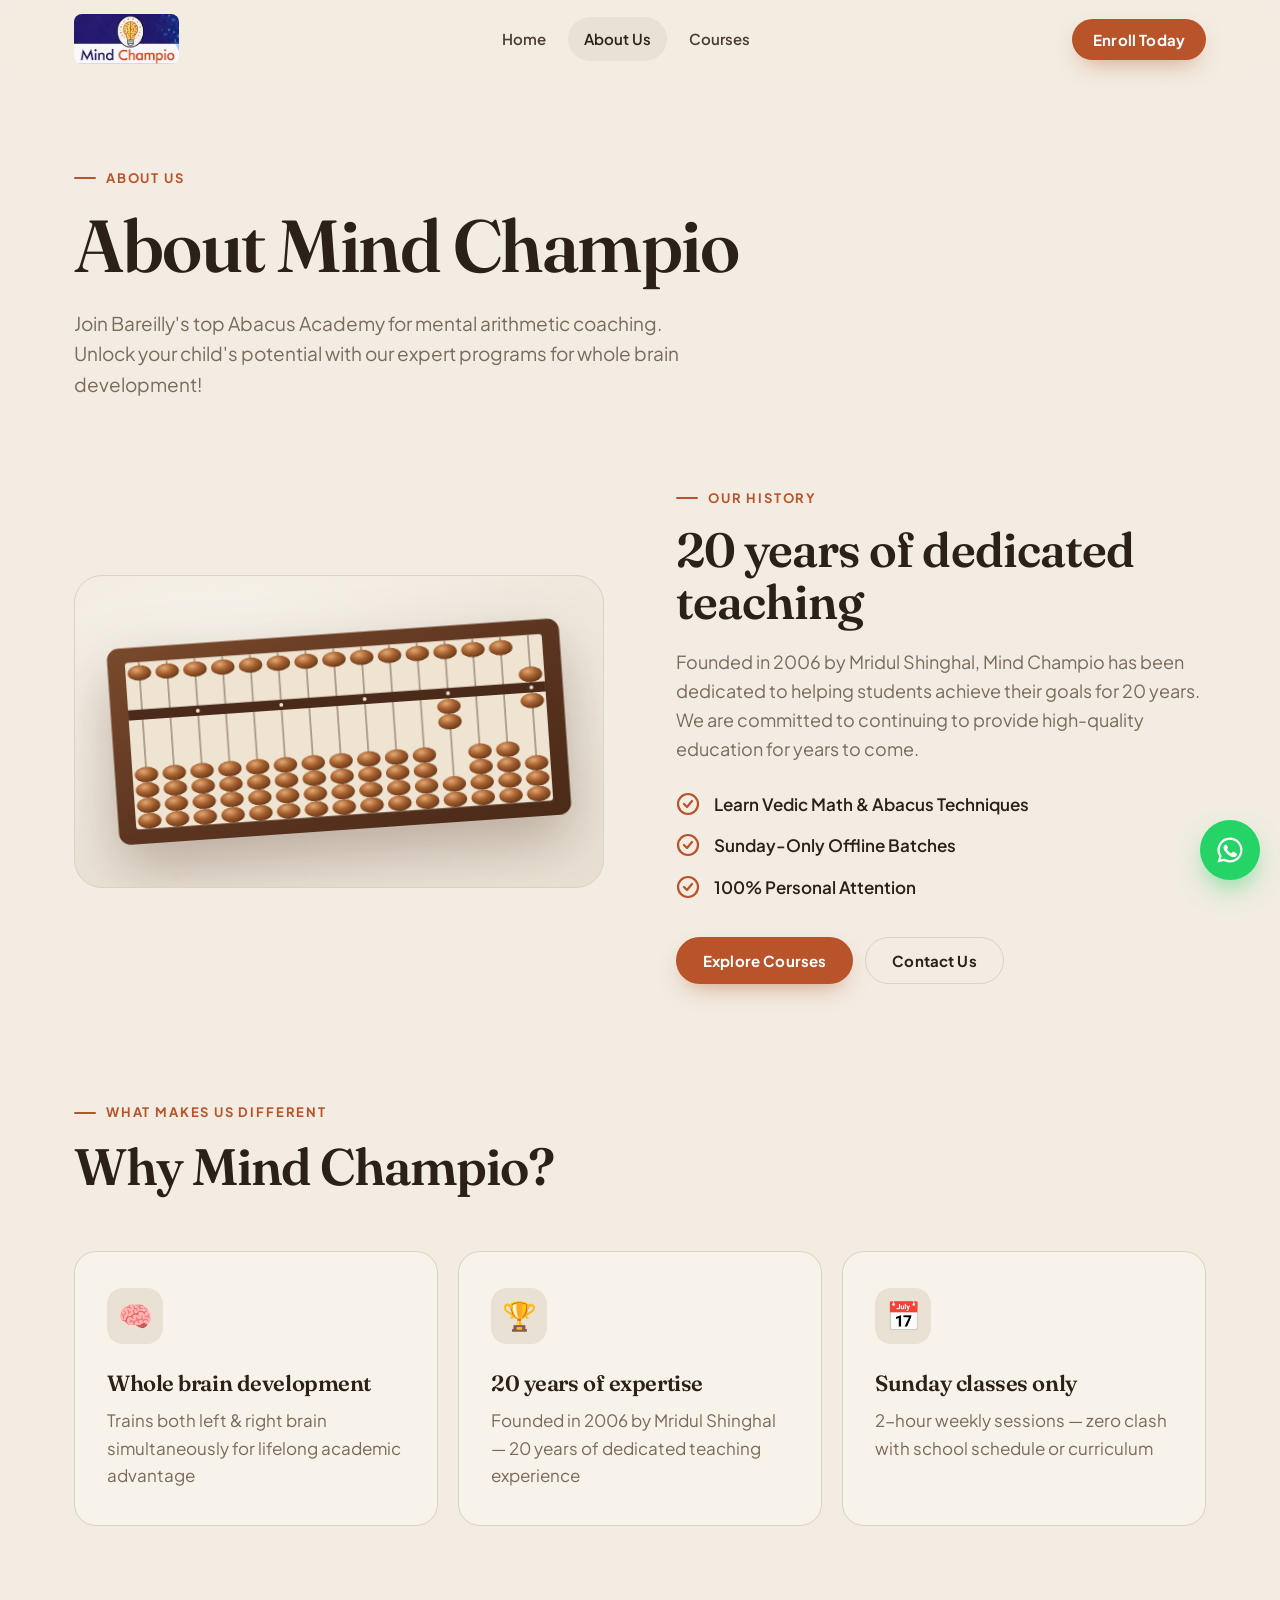
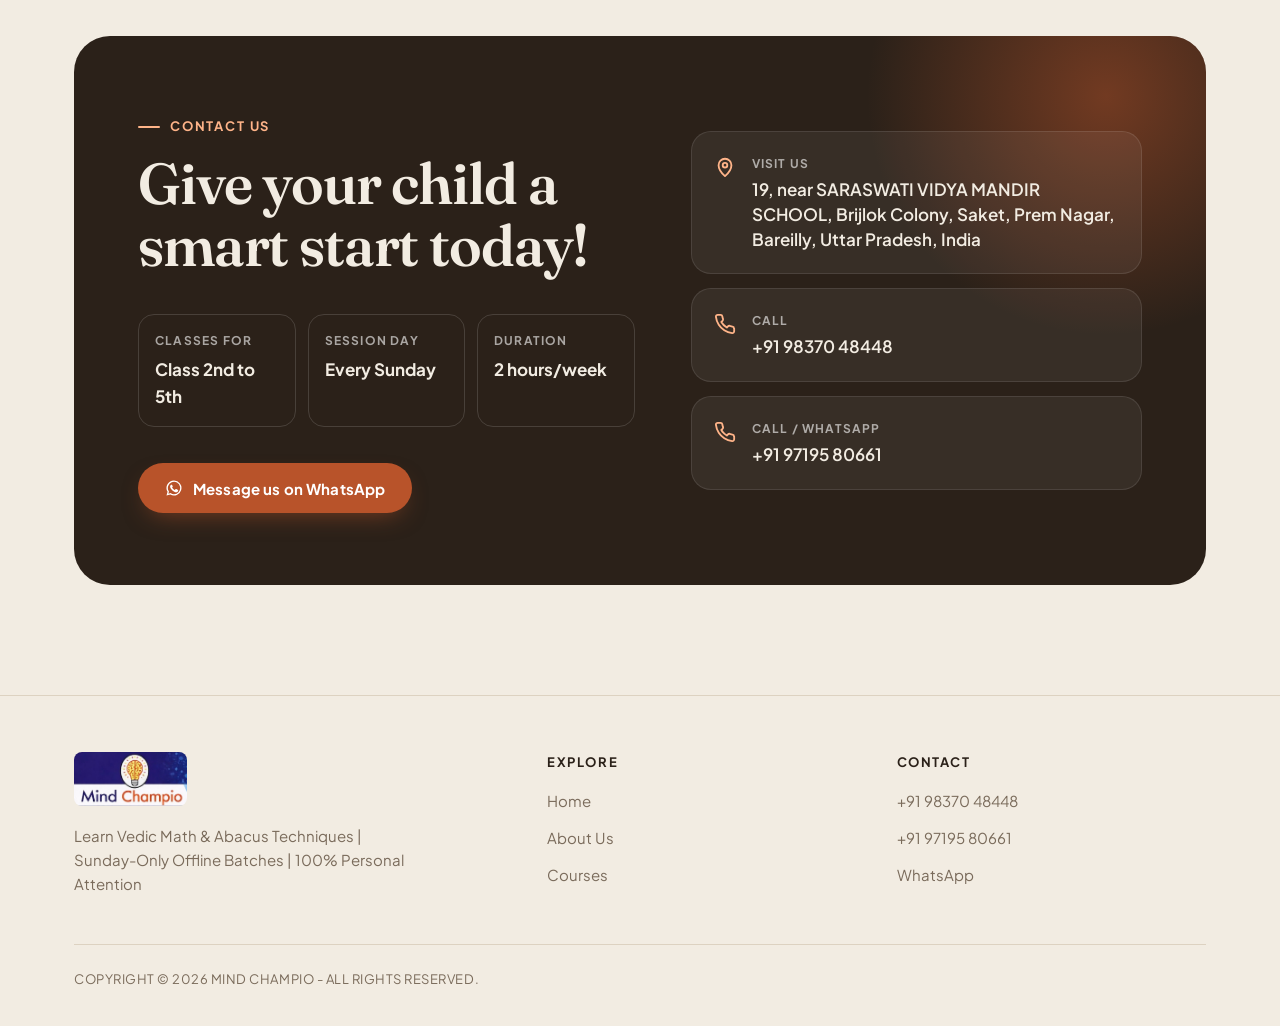
==== about.html @ bf8c5f52 "Mind Champio website: Sandstone redesign Home, About Us and Courses pages with brown Indian soroban " ====
<!doctype html>
<html lang="en-IN" class="no-js">
<head>
  <meta charset="utf-8">
  <meta name="viewport" content="width=device-width, initial-scale=1">
  <title>About Us | Mind Champio</title>
  <meta name="description" content="Founded in 2006 by Mridul Shinghal, Mind Champio is Bareilly's Abacus Academy for mental arithmetic coaching and whole brain development.">
  <meta property="og:title" content="Mind Champio">
  <meta property="og:description" content="Learn Vedic Math &amp; Abacus Techniques | Sunday-Only Offline Batches | 100% Personal Attention">
  <meta property="og:type" content="website">
  <meta property="og:url" content="https://mindchampio.com/about">
  <meta property="og:image" content="https://mindchampio.com/assets/logo.jpeg">
  <meta property="og:locale" content="en_IN">
  <link rel="icon" type="image/png" sizes="32x32" href="assets/favicon-32.png">
  <link rel="apple-touch-icon" href="assets/favicon.png">
  <link rel="preconnect" href="https://fonts.googleapis.com">
  <link rel="preconnect" href="https://fonts.gstatic.com" crossorigin>
  <link href="https://fonts.googleapis.com/css2?family=Plus+Jakarta+Sans:wght@400;500;600;700;800&family=Fraunces:opsz,wght@9..144,500;9..144,600&display=swap" rel="stylesheet">
  <link rel="stylesheet" href="assets/style.css">
</head>
<body>

<header class="site-header">
  <div class="container header-inner">
    <a class="brand" href="index.html" aria-label="Mind Champio home"><img src="assets/logo.jpeg" alt="Mind Champio" width="497" height="237"></a>
    <nav class="nav" aria-label="Main">
      <a href="index.html">Home</a>
      <a href="about.html" aria-current="page">About Us</a>
      <a href="courses.html">Courses</a>
      <a class="btn btn-primary nav-cta" href="https://wa.me/919719580661?text=Hi%20Mind%20Champio%2C%20I%27d%20like%20to%20enrol%20my%20child." target="_blank" rel="noopener">Enroll Today</a>
    </nav>
    <a class="btn btn-primary header-cta" href="https://wa.me/919719580661?text=Hi%20Mind%20Champio%2C%20I%27d%20like%20to%20enrol%20my%20child." target="_blank" rel="noopener">Enroll Today</a>
    <button class="menu-btn" aria-label="Open menu" aria-expanded="false"><span></span></button>
  </div>
</header>

<main>
  <section class="page-hero">
    <div class="container reveal">
      <span class="eyebrow">About Us</span>
      <h1>About Mind Champio</h1>
      <p>Join Bareilly's top Abacus Academy for mental arithmetic coaching. Unlock your child's potential with our expert programs for whole brain development!</p>
    </div>
  </section>

  <section style="padding-top:40px">
    <div class="container split">
      <div class="photo art reveal"><svg class="soroban-art" viewBox="0 0 622 272" role="img" aria-label="Indian classroom abacus (soroban) with beads set to 2006, the year Mind Champio was founded"><defs><linearGradient id="wooda" x1="0" y1="0" x2="1" y2="1"><stop offset="0" stop-color="#7a4a2b"/><stop offset=".5" stop-color="#5c3520"/><stop offset="1" stop-color="#4a2a18"/></linearGradient><radialGradient id="beada" cx=".38" cy=".3" r=".8"><stop offset="0" stop-color="#e2a873"/><stop offset=".45" stop-color="#a5602f"/><stop offset="1" stop-color="#5a2f15"/></radialGradient></defs><rect x="2" y="2" width="618" height="268" rx="16" fill="url(#wooda)"/><rect x="26" y="22" width="570" height="228" rx="4" fill="#efe4d2"/><line x1="45.0" y1="22" x2="45.0" y2="250" stroke="#a89884" stroke-width="2.4"/><line x1="83.0" y1="22" x2="83.0" y2="250" stroke="#a89884" stroke-width="2.4"/><line x1="121.0" y1="22" x2="121.0" y2="250" stroke="#a89884" stroke-width="2.4"/><line x1="159.0" y1="22" x2="159.0" y2="250" stroke="#a89884" stroke-width="2.4"/><line x1="197.0" y1="22" x2="197.0" y2="250" stroke="#a89884" stroke-width="2.4"/><line x1="235.0" y1="22" x2="235.0" y2="250" stroke="#a89884" stroke-width="2.4"/><line x1="273.0" y1="22" x2="273.0" y2="250" stroke="#a89884" stroke-width="2.4"/><line x1="311.0" y1="22" x2="311.0" y2="250" stroke="#a89884" stroke-width="2.4"/><line x1="349.0" y1="22" x2="349.0" y2="250" stroke="#a89884" stroke-width="2.4"/><line x1="387.0" y1="22" x2="387.0" y2="250" stroke="#a89884" stroke-width="2.4"/><line x1="425.0" y1="22" x2="425.0" y2="250" stroke="#a89884" stroke-width="2.4"/><line x1="463.0" y1="22" x2="463.0" y2="250" stroke="#a89884" stroke-width="2.4"/><line x1="501.0" y1="22" x2="501.0" y2="250" stroke="#a89884" stroke-width="2.4"/><line x1="539.0" y1="22" x2="539.0" y2="250" stroke="#a89884" stroke-width="2.4"/><line x1="577.0" y1="22" x2="577.0" y2="250" stroke="#a89884" stroke-width="2.4"/><rect x="26" y="87" width="570" height="14" fill="#4a2a18"/><circle cx="121.0" cy="94" r="2.6" fill="#f2e6d2"/><circle cx="235.0" cy="94" r="2.6" fill="#f2e6d2"/><circle cx="349.0" cy="94" r="2.6" fill="#f2e6d2"/><circle cx="463.0" cy="94" r="2.6" fill="#f2e6d2"/><circle cx="577.0" cy="94" r="2.6" fill="#f2e6d2"/><ellipse cx="45.0" cy="37" rx="16" ry="10.5" fill="url(#beada)"/><ellipse cx="45.0" cy="176" rx="16" ry="10.5" fill="url(#beada)"/><ellipse cx="45.0" cy="197" rx="16" ry="10.5" fill="url(#beada)"/><ellipse cx="45.0" cy="218" rx="16" ry="10.5" fill="url(#beada)"/><ellipse cx="45.0" cy="239" rx="16" ry="10.5" fill="url(#beada)"/><ellipse cx="83.0" cy="37" rx="16" ry="10.5" fill="url(#beada)"/><ellipse cx="83.0" cy="176" rx="16" ry="10.5" fill="url(#beada)"/><ellipse cx="83.0" cy="197" rx="16" ry="10.5" fill="url(#beada)"/><ellipse cx="83.0" cy="218" rx="16" ry="10.5" fill="url(#beada)"/><ellipse cx="83.0" cy="239" rx="16" ry="10.5" fill="url(#beada)"/><ellipse cx="121.0" cy="37" rx="16" ry="10.5" fill="url(#beada)"/><ellipse cx="121.0" cy="176" rx="16" ry="10.5" fill="url(#beada)"/><ellipse cx="121.0" cy="197" rx="16" ry="10.5" fill="url(#beada)"/><ellipse cx="121.0" cy="218" rx="16" ry="10.5" fill="url(#beada)"/><ellipse cx="121.0" cy="239" rx="16" ry="10.5" fill="url(#beada)"/><ellipse cx="159.0" cy="37" rx="16" ry="10.5" fill="url(#beada)"/><ellipse cx="159.0" cy="176" rx="16" ry="10.5" fill="url(#beada)"/><ellipse cx="159.0" cy="197" rx="16" ry="10.5" fill="url(#beada)"/><ellipse cx="159.0" cy="218" rx="16" ry="10.5" fill="url(#beada)"/><ellipse cx="159.0" cy="239" rx="16" ry="10.5" fill="url(#beada)"/><ellipse cx="197.0" cy="37" rx="16" ry="10.5" fill="url(#beada)"/><ellipse cx="197.0" cy="176" rx="16" ry="10.5" fill="url(#beada)"/><ellipse cx="197.0" cy="197" rx="16" ry="10.5" fill="url(#beada)"/><ellipse cx="197.0" cy="218" rx="16" ry="10.5" fill="url(#beada)"/><ellipse cx="197.0" cy="239" rx="16" ry="10.5" fill="url(#beada)"/><ellipse cx="235.0" cy="37" rx="16" ry="10.5" fill="url(#beada)"/><ellipse cx="235.0" cy="176" rx="16" ry="10.5" fill="url(#beada)"/><ellipse cx="235.0" cy="197" rx="16" ry="10.5" fill="url(#beada)"/><ellipse cx="235.0" cy="218" rx="16" ry="10.5" fill="url(#beada)"/><ellipse cx="235.0" cy="239" rx="16" ry="10.5" fill="url(#beada)"/><ellipse cx="273.0" cy="37" rx="16" ry="10.5" fill="url(#beada)"/><ellipse cx="273.0" cy="176" rx="16" ry="10.5" fill="url(#beada)"/><ellipse cx="273.0" cy="197" rx="16" ry="10.5" fill="url(#beada)"/><ellipse cx="273.0" cy="218" rx="16" ry="10.5" fill="url(#beada)"/><ellipse cx="273.0" cy="239" rx="16" ry="10.5" fill="url(#beada)"/><ellipse cx="311.0" cy="37" rx="16" ry="10.5" fill="url(#beada)"/><ellipse cx="311.0" cy="176" rx="16" ry="10.5" fill="url(#beada)"/><ellipse cx="311.0" cy="197" rx="16" ry="10.5" fill="url(#beada)"/><ellipse cx="311.0" cy="218" rx="16" ry="10.5" fill="url(#beada)"/><ellipse cx="311.0" cy="239" rx="16" ry="10.5" fill="url(#beada)"/><ellipse cx="349.0" cy="37" rx="16" ry="10.5" fill="url(#beada)"/><ellipse cx="349.0" cy="176" rx="16" ry="10.5" fill="url(#beada)"/><ellipse cx="349.0" cy="197" rx="16" ry="10.5" fill="url(#beada)"/><ellipse cx="349.0" cy="218" rx="16" ry="10.5" fill="url(#beada)"/><ellipse cx="349.0" cy="239" rx="16" ry="10.5" fill="url(#beada)"/><ellipse cx="387.0" cy="37" rx="16" ry="10.5" fill="url(#beada)"/><ellipse cx="387.0" cy="176" rx="16" ry="10.5" fill="url(#beada)"/><ellipse cx="387.0" cy="197" rx="16" ry="10.5" fill="url(#beada)"/><ellipse cx="387.0" cy="218" rx="16" ry="10.5" fill="url(#beada)"/><ellipse cx="387.0" cy="239" rx="16" ry="10.5" fill="url(#beada)"/><ellipse cx="425.0" cy="37" rx="16" ry="10.5" fill="url(#beada)"/><ellipse cx="425.0" cy="176" rx="16" ry="10.5" fill="url(#beada)"/><ellipse cx="425.0" cy="197" rx="16" ry="10.5" fill="url(#beada)"/><ellipse cx="425.0" cy="218" rx="16" ry="10.5" fill="url(#beada)"/><ellipse cx="425.0" cy="239" rx="16" ry="10.5" fill="url(#beada)"/><ellipse cx="463.0" cy="37" rx="16" ry="10.5" fill="url(#beada)"/><ellipse cx="463.0" cy="112" rx="16" ry="10.5" fill="url(#beada)"/><ellipse cx="463.0" cy="133" rx="16" ry="10.5" fill="url(#beada)"/><ellipse cx="463.0" cy="218" rx="16" ry="10.5" fill="url(#beada)"/><ellipse cx="463.0" cy="239" rx="16" ry="10.5" fill="url(#beada)"/><ellipse cx="501.0" cy="37" rx="16" ry="10.5" fill="url(#beada)"/><ellipse cx="501.0" cy="176" rx="16" ry="10.5" fill="url(#beada)"/><ellipse cx="501.0" cy="197" rx="16" ry="10.5" fill="url(#beada)"/><ellipse cx="501.0" cy="218" rx="16" ry="10.5" fill="url(#beada)"/><ellipse cx="501.0" cy="239" rx="16" ry="10.5" fill="url(#beada)"/><ellipse cx="539.0" cy="37" rx="16" ry="10.5" fill="url(#beada)"/><ellipse cx="539.0" cy="176" rx="16" ry="10.5" fill="url(#beada)"/><ellipse cx="539.0" cy="197" rx="16" ry="10.5" fill="url(#beada)"/><ellipse cx="539.0" cy="218" rx="16" ry="10.5" fill="url(#beada)"/><ellipse cx="539.0" cy="239" rx="16" ry="10.5" fill="url(#beada)"/><ellipse cx="577.0" cy="76" rx="16" ry="10.5" fill="url(#beada)"/><ellipse cx="577.0" cy="112" rx="16" ry="10.5" fill="url(#beada)"/><ellipse cx="577.0" cy="197" rx="16" ry="10.5" fill="url(#beada)"/><ellipse cx="577.0" cy="218" rx="16" ry="10.5" fill="url(#beada)"/><ellipse cx="577.0" cy="239" rx="16" ry="10.5" fill="url(#beada)"/></svg></div>
      <div class="reveal">
        <span class="eyebrow">Our History</span>
        <h2>20 years of dedicated teaching</h2>
        <p>Founded in 2006 by Mridul Shinghal, Mind Champio has been dedicated to helping students achieve their goals for 20 years. We are committed to continuing to provide high-quality education for years to come.</p>
        <ul class="checks">
          <li><svg viewBox="0 0 24 24" fill="none" stroke="currentColor" stroke-width="2.2" stroke-linecap="round" stroke-linejoin="round"><circle cx="12" cy="12" r="10"/><path d="m8 12 3 3 5-6"/></svg>Learn Vedic Math &amp; Abacus Techniques</li>
          <li><svg viewBox="0 0 24 24" fill="none" stroke="currentColor" stroke-width="2.2" stroke-linecap="round" stroke-linejoin="round"><circle cx="12" cy="12" r="10"/><path d="m8 12 3 3 5-6"/></svg>Sunday-Only Offline Batches</li>
          <li><svg viewBox="0 0 24 24" fill="none" stroke="currentColor" stroke-width="2.2" stroke-linecap="round" stroke-linejoin="round"><circle cx="12" cy="12" r="10"/><path d="m8 12 3 3 5-6"/></svg>100% Personal Attention</li>
        </ul>
        <div class="hero-actions">
          <a class="btn btn-primary" href="courses.html">Explore Courses</a>
          <a class="btn btn-ghost" href="#contact">Contact Us</a>
        </div>
      </div>
    </div>
  </section>

  <section style="padding-top:0">
    <div class="container">
      <div class="section-head reveal">
        <span class="eyebrow">What makes us different</span>
        <h2>Why Mind Champio?</h2>
      </div>
      <div class="cards">
        <article class="card reveal">
          <div class="ic" aria-hidden="true">🧠</div>
          <h3>Whole brain development</h3>
          <p>Trains both left &amp; right brain simultaneously for lifelong academic advantage</p>
        </article>
        <article class="card reveal">
          <div class="ic" aria-hidden="true">🏆</div>
          <h3>20 years of expertise</h3>
          <p>Founded in 2006 by Mridul Shinghal — 20 years of dedicated teaching experience</p>
        </article>
        <article class="card reveal">
          <div class="ic" aria-hidden="true">📅</div>
          <h3>Sunday classes only</h3>
          <p>2-hour weekly sessions — zero clash with school schedule or curriculum</p>
        </article>
      </div>
    </div>
  </section>

  <!-- Contact -->
  <div class="cta" id="contact">
    <div class="container">
      <div class="cta-box reveal">
        <div>
          <span class="eyebrow">Contact Us</span>
          <h2>Give your child a smart start today!</h2>
          <div class="cta-facts">
            <div><small>Classes for</small><b>Class 2nd to 5th</b></div>
            <div><small>Session day</small><b>Every Sunday</b></div>
            <div><small>Duration</small><b>2 hours/week</b></div>
          </div>
          <div class="cta-actions">
            <a class="btn btn-primary" href="https://wa.me/919719580661?text=Hi%20Mind%20Champio%2C%20I%27d%20like%20to%20enrol%20my%20child." target="_blank" rel="noopener">
              <svg viewBox="0 0 24 24" fill="currentColor"><path d="M12 2a10 10 0 0 0-8.6 15.1L2 22l5-1.3A10 10 0 1 0 12 2Zm0 18.2a8.2 8.2 0 0 1-4.2-1.2l-.3-.2-3 .8.8-2.9-.2-.3A8.2 8.2 0 1 1 12 20.2Zm4.5-6.1c-.2-.1-1.5-.7-1.7-.8s-.4-.1-.6.1-.7.8-.8 1-.3.2-.5.1a6.7 6.7 0 0 1-3.3-2.9c-.3-.4.3-.4.7-1.3.1-.2 0-.3 0-.4l-.8-1.8c-.2-.5-.4-.4-.6-.4h-.5a1 1 0 0 0-.7.3 3 3 0 0 0-.9 2.2 5.2 5.2 0 0 0 1.1 2.7 11.8 11.8 0 0 0 4.5 4c1.7.7 2.3.8 3.2.6a2.7 2.7 0 0 0 1.8-1.2 2.2 2.2 0 0 0 .1-1.3c0-.1-.2-.2-.4-.3Z"/></svg>
              Message us on WhatsApp
            </a>
          </div>
        </div>
        <ul class="contact-list">
          <li><a href="https://www.google.com/maps/search/?api=1&amp;query=19%2C+near+Saraswati+Vidya+Mandir+School%2C+Brijlok+Colony%2C+Saket%2C+Prem+Nagar%2C+Bareilly%2C+Uttar+Pradesh" target="_blank" rel="noopener">
            <svg viewBox="0 0 24 24" fill="none" stroke="currentColor" stroke-width="2" stroke-linecap="round" stroke-linejoin="round"><path d="M12 22s7-6.3 7-12a7 7 0 1 0-14 0c0 5.7 7 12 7 12Z"/><circle cx="12" cy="10" r="2.5"/></svg>
            <div><small>Visit us</small><span>19, near SARASWATI VIDYA MANDIR SCHOOL, Brijlok Colony, Saket, Prem Nagar, Bareilly, Uttar Pradesh, India</span></div>
          </a></li>
          <li><a href="tel:+919837048448">
            <svg viewBox="0 0 24 24" fill="none" stroke="currentColor" stroke-width="2" stroke-linecap="round" stroke-linejoin="round"><path d="M22 16.9v3a2 2 0 0 1-2.2 2 19.8 19.8 0 0 1-8.6-3.1 19.5 19.5 0 0 1-6-6A19.8 19.8 0 0 1 2.1 4.2 2 2 0 0 1 4.1 2h3a2 2 0 0 1 2 1.7c.1.9.4 1.8.7 2.7a2 2 0 0 1-.5 2.1L8 9.8a16 16 0 0 0 6 6l1.3-1.3a2 2 0 0 1 2.1-.4c.9.3 1.8.6 2.7.7a2 2 0 0 1 1.7 2Z"/></svg>
            <div><small>Call</small><span>+91 98370 48448</span></div>
          </a></li>
          <li><a href="tel:+919719580661">
            <svg viewBox="0 0 24 24" fill="none" stroke="currentColor" stroke-width="2" stroke-linecap="round" stroke-linejoin="round"><path d="M22 16.9v3a2 2 0 0 1-2.2 2 19.8 19.8 0 0 1-8.6-3.1 19.5 19.5 0 0 1-6-6A19.8 19.8 0 0 1 2.1 4.2 2 2 0 0 1 4.1 2h3a2 2 0 0 1 2 1.7c.1.9.4 1.8.7 2.7a2 2 0 0 1-.5 2.1L8 9.8a16 16 0 0 0 6 6l1.3-1.3a2 2 0 0 1 2.1-.4c.9.3 1.8.6 2.7.7a2 2 0 0 1 1.7 2Z"/></svg>
            <div><small>Call / WhatsApp</small><span>+91 97195 80661</span></div>
          </a></li>
        </ul>
      </div>
    </div>
  </div>
</main>

<footer class="site-footer">
  <div class="container">
    <div class="footer-grid">
      <div>
        <img src="assets/logo.jpeg" alt="Mind Champio" width="497" height="237" loading="lazy">
        <p style="margin-top:18px;max-width:340px">Learn Vedic Math &amp; Abacus Techniques | Sunday-Only Offline Batches | 100% Personal Attention</p>
      </div>
      <div>
        <h4>Explore</h4>
        <ul>
          <li><a href="index.html">Home</a></li>
          <li><a href="about.html">About Us</a></li>
          <li><a href="courses.html">Courses</a></li>
        </ul>
      </div>
      <div>
        <h4>Contact</h4>
        <ul>
          <li><a href="tel:+919837048448">+91 98370 48448</a></li>
          <li><a href="tel:+919719580661">+91 97195 80661</a></li>
          <li><a href="https://wa.me/919719580661" target="_blank" rel="noopener">WhatsApp</a></li>
        </ul>
      </div>
    </div>
    <div class="footer-bottom">Copyright © 2026 Mind Champio - All Rights Reserved.</div>
  </div>
</footer>

<a class="wa-float" href="https://wa.me/919719580661?text=Hi%20Mind%20Champio%2C%20I%27d%20like%20to%20enrol%20my%20child." target="_blank" rel="noopener" aria-label="Message us on WhatsApp">
  <svg viewBox="0 0 24 24" fill="currentColor"><path d="M12 2a10 10 0 0 0-8.6 15.1L2 22l5-1.3A10 10 0 1 0 12 2Zm0 18.2a8.2 8.2 0 0 1-4.2-1.2l-.3-.2-3 .8.8-2.9-.2-.3A8.2 8.2 0 1 1 12 20.2Zm4.5-6.1c-.2-.1-1.5-.7-1.7-.8s-.4-.1-.6.1-.7.8-.8 1-.3.2-.5.1a6.7 6.7 0 0 1-3.3-2.9c-.3-.4.3-.4.7-1.3.1-.2 0-.3 0-.4l-.8-1.8c-.2-.5-.4-.4-.6-.4h-.5a1 1 0 0 0-.7.3 3 3 0 0 0-.9 2.2 5.2 5.2 0 0 0 1.1 2.7 11.8 11.8 0 0 0 4.5 4c1.7.7 2.3.8 3.2.6a2.7 2.7 0 0 0 1.8-1.2 2.2 2.2 0 0 0 .1-1.3c0-.1-.2-.2-.4-.3Z"/></svg>
</a>

<script src="assets/site.js"></script>
</body>
</html>
---- assets/style.css ----
:root {
  --radius: 22px;
  --shadow: 0 1px 2px rgba(43, 33, 25, .05), 0 14px 34px -14px rgba(43, 33, 25, .22);
  --max: 1180px;
  --font: "Plus Jakarta Sans", system-ui, -apple-system, "Segoe UI", sans-serif;
  --bg: #f2ece2; --surface: #e9e1d4; --card: #f7f2ea; --line: #ddd2c1;
  --ink: #2b2119; --ink-2: #4a3d31; --muted: #7a6b5b;
  --navy: #2d2a6b; --orange: #b8532a; --orange-dark: #9a4220;
  --tint-a: #ecd9c8; --tint-b: #dcd9e8; --tag-ink: #9a4220; --navy-ink: #2d2a6b;
  --on-accent: #ffffff;
  --header-bg: rgba(242, 236, 226, .86); --cta-bg: #2b2119; --cta-ink: #f2ece2;
  --glow: rgba(184, 83, 42, .5); --btn-shadow: 0 10px 24px -10px rgba(184, 83, 42, .6);
  --head-font: "Fraunces", Georgia, serif; --head-weight: 600; --head-track: -0.02em;
}

*, *::before, *::after { box-sizing: border-box; }
html { scroll-behavior: smooth; -webkit-text-size-adjust: 100%; }
body {
  margin: 0;
  font-family: var(--font);
  color: var(--ink);
  background: var(--bg);
  font-size: 17px;
  line-height: 1.6;
  -webkit-font-smoothing: antialiased;
}
img { max-width: 100%; display: block; }
a { color: inherit; text-decoration: none; }
h1, h2, h3 { margin: 0; line-height: 1.08; letter-spacing: var(--head-track); font-weight: var(--head-weight); font-family: var(--head-font); }
p { margin: 0; }

.container { width: 100%; max-width: var(--max); margin: 0 auto; padding: 0 24px; }
@media (max-width: 600px) { .container { padding: 0 16px; } }

/* ---------- Buttons ---------- */
.btn {
  display: inline-flex; align-items: center; justify-content: center; gap: 10px;
  padding: 15px 26px; border-radius: 999px; border: 1.5px solid transparent;
  font: 700 15px/1 var(--font); letter-spacing: .01em; cursor: pointer;
  transition: transform .2s ease, background .2s ease, box-shadow .2s ease, color .2s ease, border-color .2s ease;
  white-space: nowrap;
}
.btn svg { width: 18px; height: 18px; flex: none; }
.btn-primary { background: var(--orange); color: var(--on-accent); box-shadow: var(--btn-shadow); }
.btn-primary:hover { background: var(--orange-dark); transform: translateY(-2px); }
.btn-ghost { border-color: var(--line); color: var(--ink); background: transparent; }
.btn-ghost:hover { border-color: var(--ink); transform: translateY(-2px); }
.btn-light { background: #fff; color: var(--ink); }
.btn-light:hover { transform: translateY(-2px); background: #f1f1f5; }
.btn:focus-visible, .nav a:focus-visible { outline: 3px solid var(--orange); outline-offset: 3px; }

/* ---------- Header ---------- */
.site-header {
  position: sticky; top: 0; z-index: 50;
  background: var(--header-bg);
  backdrop-filter: saturate(180%) blur(14px); -webkit-backdrop-filter: saturate(180%) blur(14px);
  border-bottom: 1px solid transparent; transition: border-color .3s ease;
}
.site-header.scrolled { border-bottom-color: var(--line); }
.header-inner { display: flex; align-items: center; justify-content: space-between; height: 78px; gap: 20px; }
.brand img { height: 50px; width: auto; border-radius: 8px; }
.nav { display: flex; align-items: center; gap: 6px; }
.nav a { padding: 10px 16px; border-radius: 999px; font-weight: 600; font-size: 15px; color: var(--ink-2); transition: background .2s, color .2s; }
.nav a:hover { background: var(--surface); color: var(--ink); }
.nav a[aria-current="page"] { color: var(--ink); background: var(--surface); }
.header-cta { padding: 12px 20px; }
.menu-btn { display: none; width: 46px; height: 46px; border-radius: 50%; border: 1px solid var(--line); background: transparent; cursor: pointer; align-items: center; justify-content: center; }
.menu-btn span, .menu-btn span::before, .menu-btn span::after { display: block; width: 18px; height: 2px; background: var(--ink); border-radius: 2px; position: relative; transition: transform .25s, background .25s; }
.menu-btn span::before, .menu-btn span::after { content: ""; position: absolute; left: 0; }
.menu-btn span::before { top: -6px; } .menu-btn span::after { top: 6px; }
.menu-open .menu-btn span { background: transparent; }
.menu-open .menu-btn span::before { transform: translateY(6px) rotate(45deg); }
.menu-open .menu-btn span::after { transform: translateY(-6px) rotate(-45deg); }

@media (max-width: 860px) {
  .menu-btn { display: inline-flex; }
  .header-inner { height: 70px; }
  .brand img { height: 44px; }
  .header-cta { display: none; }
  .nav {
    position: absolute; top: 70px; left: 0; right: 0; flex-direction: column; align-items: stretch;
    background: var(--bg); border-bottom: 1px solid var(--line); padding: 12px 16px 20px; gap: 4px;
    transform: translateY(-8px); opacity: 0; pointer-events: none; transition: opacity .2s, transform .2s;
  }
  .nav a { padding: 14px 16px; font-size: 17px; }
  .nav .btn { margin-top: 8px; }
  .menu-open .nav { transform: none; opacity: 1; pointer-events: auto; }
}
@media (min-width: 861px) { .nav .nav-cta { display: none; } }

/* ---------- Common sections ---------- */
section { padding: 110px 0; }
@media (max-width: 760px) { section { padding: 72px 0; } }
.eyebrow { display: inline-flex; align-items: center; gap: 10px; font-size: 13px; font-weight: 700; letter-spacing: .14em; text-transform: uppercase; color: var(--orange); }
.eyebrow::before { content: ""; width: 22px; height: 2px; background: currentColor; border-radius: 2px; }
.section-head { max-width: 680px; margin-bottom: 56px; }
.section-head h2 { font-size: clamp(2rem, 4.2vw, 3.2rem); margin-top: 16px; }
.section-head p { color: var(--muted); margin-top: 18px; font-size: 18px; }
.center { text-align: center; margin-left: auto; margin-right: auto; }

/* ---------- Hero ---------- */
.hero { padding: 60px 0 100px; position: relative; overflow: hidden; }
.hero-grid { display: grid; grid-template-columns: 1.05fr 1fr; gap: 64px; align-items: center; }
.pills { display: flex; flex-wrap: wrap; gap: 8px; }
.pill { display: inline-flex; align-items: center; gap: 8px; padding: 8px 14px; border-radius: 999px; background: var(--surface); border: 1px solid var(--line); font-size: 13.5px; font-weight: 600; color: var(--ink-2); }
.pill i { width: 7px; height: 7px; border-radius: 50%; background: var(--orange); }
.pill:nth-child(2) i { background: var(--navy-ink); }
.pill:nth-child(3) i { background: #1aa260; }
.hero h1 { font-size: clamp(2.8rem, 6.4vw, 5.4rem); margin: 28px 0 0; }
.hero h1 em { font-style: normal; color: var(--orange); white-space: nowrap; }
.hero .lead { margin-top: 24px; color: var(--muted); font-size: 19px; max-width: 520px; }
.hero-actions { display: flex; gap: 12px; flex-wrap: wrap; margin-top: 36px; }
.hero-media { position: relative; }
.hero-media .photo { border-radius: 32px; overflow: hidden; aspect-ratio: 4 / 3; box-shadow: var(--shadow); }
.hero-media .photo img { width: 100%; height: 100%; object-fit: cover; }
.float-card {
  position: absolute; background: var(--card); border-radius: 18px; box-shadow: var(--shadow); border: 1px solid var(--line);
  padding: 16px 20px; display: flex; align-items: center; gap: 14px;
}
.float-card b { display: block; font-size: 22px; letter-spacing: -0.02em; line-height: 1.1; }
.float-card small { color: var(--muted); font-size: 13px; font-weight: 600; }
.float-card .ic { width: 44px; height: 44px; border-radius: 12px; display: grid; place-items: center; background: var(--tint-a); color: var(--orange); flex: none; }
.float-card .ic svg { width: 22px; height: 22px; }
.float-a { left: -36px; bottom: -26px; }
.float-b { right: -20px; top: -26px; }
.float-b .ic { background: var(--tint-b); color: var(--navy-ink); }
@media (max-width: 960px) {
  .hero-grid { grid-template-columns: 1fr; gap: 48px; }
  .hero-media .photo { aspect-ratio: 4 / 3; }
  .float-a { left: 12px; bottom: -48px; }
  .hero-media { margin-bottom: 36px; }
  .float-b { right: 12px; top: -24px; }
}
@media (max-width: 420px) { .float-b { display: none; } }

/* ---------- Stats strip ---------- */
.stats { padding: 0 0 20px; }
.stats-grid { display: grid; grid-template-columns: repeat(4, 1fr); border: 1px solid var(--line); border-radius: var(--radius); background: var(--surface); }
.stat { padding: 28px 28px; border-left: 1px solid var(--line); }
.stat:first-child { border-left: 0; }
.stat small { display: block; color: var(--muted); font-size: 13px; font-weight: 700; letter-spacing: .1em; text-transform: uppercase; }
.stat b { display: block; font-size: 24px; margin-top: 6px; letter-spacing: -0.02em; }
@media (max-width: 760px) {
  .stats-grid { grid-template-columns: 1fr 1fr; }
  .stat { border-left: 0; border-top: 1px solid var(--line); padding: 22px 20px; }
  .stat:nth-child(-n+2) { border-top: 0; }
  .stat:nth-child(even) { border-left: 1px solid var(--line); }
  .stat b { font-size: 20px; }
}

/* ---------- Feature cards ---------- */
.cards { display: grid; grid-template-columns: repeat(3, 1fr); gap: 20px; }
.card {
  background: var(--card); border: 1px solid var(--line); border-radius: var(--radius); padding: 36px 32px;
  transition: transform .3s ease, box-shadow .3s ease, border-color .3s ease;
}
.card:hover { transform: translateY(-6px); box-shadow: var(--shadow); border-color: transparent; }
.card .ic { width: 56px; height: 56px; border-radius: 16px; display: grid; place-items: center; font-size: 28px; background: var(--surface); }
.card h3 { font-size: 22px; margin-top: 28px; letter-spacing: -0.02em; }
.card p { color: var(--muted); margin-top: 12px; }
@media (max-width: 900px) { .cards { grid-template-columns: 1fr; } }

/* ---------- Image band ---------- */
.gallery { display: grid; grid-template-columns: 1.3fr 1fr; gap: 20px; }
.gallery figure { margin: 0; border-radius: var(--radius); overflow: hidden; position: relative; min-height: 340px; }
.gallery img { width: 100%; height: 100%; object-fit: cover; position: absolute; inset: 0; transition: transform 1.2s ease; }
.gallery figure:hover img { transform: scale(1.04); }
@media (max-width: 760px) { .gallery { grid-template-columns: 1fr; } .gallery figure { min-height: 240px; } }

/* ---------- Split section ---------- */
.split { display: grid; grid-template-columns: 1fr 1fr; gap: 72px; align-items: center; }
.split .photo { border-radius: 28px; overflow: hidden; aspect-ratio: 4 / 5; }
.split .photo img { width: 100%; height: 100%; object-fit: cover; }
.photo.art { display: grid; place-items: center; padding: 56px 22px; background: radial-gradient(120% 90% at 30% 20%, var(--card), var(--surface)); border: 1px solid var(--line); }
.split .photo.art { aspect-ratio: auto; padding: 56px 36px; }
.soroban-art { width: 100%; height: auto; filter: drop-shadow(0 24px 30px rgba(74, 42, 24, .32)); transform: rotate(-4deg); }
.split h2 { font-size: clamp(2rem, 4vw, 3rem); margin-top: 16px; }
.split p { color: var(--muted); margin-top: 20px; font-size: 18px; }
.checks { list-style: none; padding: 0; margin: 28px 0 0; display: grid; gap: 14px; }
.checks li { display: flex; gap: 14px; align-items: flex-start; font-weight: 600; }
.checks svg { width: 24px; height: 24px; flex: none; color: var(--orange); margin-top: 1px; }
@media (max-width: 900px) { .split { grid-template-columns: 1fr; gap: 40px; } .split .photo { aspect-ratio: 4 / 3; } }

/* ---------- Page hero (inner pages) ---------- */
.page-hero { padding: 80px 0 40px; }
.page-hero h1 { font-size: clamp(2.6rem, 6vw, 4.6rem); margin-top: 18px; max-width: 900px; }
.page-hero p { color: var(--muted); font-size: 19px; margin-top: 22px; max-width: 640px; }

/* ---------- Courses ---------- */
.course {
  border: 1px solid var(--line); border-radius: 28px; padding: 44px; display: grid;
  grid-template-columns: 1.1fr 1fr; gap: 48px; background: var(--card); margin-bottom: 24px;
}
.course .tag { display: inline-block; padding: 7px 14px; border-radius: 999px; background: var(--tint-a); color: var(--tag-ink); font-size: 13px; font-weight: 700; }
.course .tag.navy { background: var(--tint-b); color: var(--navy-ink); }
.course h2 { font-size: clamp(1.8rem, 3.4vw, 2.6rem); margin-top: 18px; }
.course p.desc { color: var(--muted); margin-top: 16px; font-size: 18px; }
.course .actions { margin-top: 30px; display: flex; gap: 12px; flex-wrap: wrap; }
.levels { display: grid; gap: 14px; align-content: start; }
.level { background: var(--surface); border-radius: 18px; padding: 24px 26px; border: 1px solid var(--line); }
.level-top { display: flex; justify-content: space-between; align-items: baseline; gap: 12px; flex-wrap: wrap; }
.level h3 { font-size: 20px; letter-spacing: -0.02em; }
.level .who { font-size: 13px; font-weight: 700; color: var(--tag-ink); text-transform: uppercase; letter-spacing: .08em; }
.level p { color: var(--muted); margin-top: 6px; }
.level-bar { display: flex; gap: 6px; margin-top: 16px; }
.level-bar span { height: 8px; flex: 1; border-radius: 99px; background: var(--line); }
.level-bar span.on { background: var(--orange); }
.level-bar.adv span.on { background: var(--navy-ink); }
.level .who.adv { color: var(--navy-ink); }
@media (max-width: 900px) { .course { grid-template-columns: 1fr; padding: 28px 22px; gap: 32px; } }

/* ---------- Dark CTA / contact ---------- */
.cta { padding: 0 0 110px; }
.cta-box {
  background: var(--cta-bg); color: var(--cta-ink); border-radius: 36px; padding: 72px 64px; position: relative; overflow: hidden;
  display: grid; grid-template-columns: 1.1fr 1fr; gap: 56px;
}
.cta-box::after {
  content: ""; position: absolute; width: 520px; height: 520px; right: -160px; top: -200px; border-radius: 50%;
  background: radial-gradient(circle, var(--glow), transparent 65%); pointer-events: none;
}
.cta-box h2 { font-size: clamp(2.2rem, 4.6vw, 3.6rem); margin-top: 16px; }
.cta-box .eyebrow { color: #ffb489; }
.cta-facts { display: grid; grid-template-columns: repeat(3, 1fr); gap: 12px; margin-top: 36px; }
.cta-facts div { border: 1px solid rgba(255, 255, 255, .14); border-radius: 16px; padding: 16px; }
.cta-facts small { display: block; color: rgba(255, 255, 255, .6); font-size: 12px; font-weight: 700; letter-spacing: .1em; text-transform: uppercase; }
.cta-facts b { display: block; margin-top: 6px; font-size: 17px; }
.cta-actions { margin-top: 36px; display: flex; gap: 12px; flex-wrap: wrap; position: relative; z-index: 1; }
.contact-list { list-style: none; margin: 0; padding: 0; display: grid; gap: 14px; align-content: center; position: relative; z-index: 1; }
.contact-list li > a {
  display: flex; gap: 16px; align-items: flex-start; padding: 22px; border-radius: 20px;
  background: rgba(255, 255, 255, .06); border: 1px solid rgba(255, 255, 255, .1); transition: background .2s;
}
.contact-list li > a:hover { background: rgba(255, 255, 255, .12); }
.contact-list svg { width: 22px; height: 22px; flex: none; color: #ffb489; margin-top: 2px; }
.contact-list small { display: block; color: rgba(255, 255, 255, .6); font-size: 12px; font-weight: 700; letter-spacing: .1em; text-transform: uppercase; }
.contact-list span { display: block; margin-top: 4px; font-weight: 600; line-height: 1.45; }
@media (max-width: 960px) {
  .cta-box { grid-template-columns: 1fr; padding: 48px 24px; border-radius: 28px; gap: 36px; }
  .cta-facts { grid-template-columns: 1fr 1fr 1fr; }
}
@media (max-width: 520px) { .cta-facts { grid-template-columns: 1fr; } }

/* ---------- Footer ---------- */
.site-footer { border-top: 1px solid var(--line); padding: 56px 0 36px; }
.footer-grid { display: grid; grid-template-columns: 1.4fr 1fr 1fr; gap: 40px; }
.footer-grid img { height: 54px; width: auto; border-radius: 8px; }
.footer-grid p, .footer-grid a { color: var(--muted); font-size: 15px; }
.footer-grid h4 { margin: 0 0 14px; font-size: 13px; letter-spacing: .12em; text-transform: uppercase; }
.footer-grid ul { list-style: none; margin: 0; padding: 0; display: grid; gap: 10px; }
.footer-grid a:hover { color: var(--ink); }
.footer-bottom { margin-top: 48px; padding-top: 24px; border-top: 1px solid var(--line); color: var(--muted); font-size: 13px; letter-spacing: .04em; text-transform: uppercase; }
@media (max-width: 760px) { .footer-grid { grid-template-columns: 1fr; gap: 32px; } }

/* ---------- Floating WhatsApp ---------- */
.wa-float {
  position: fixed; right: 20px; bottom: 20px; z-index: 60; width: 60px; height: 60px; border-radius: 50%;
  background: #25d366; color: #fff; display: grid; place-items: center; box-shadow: 0 12px 28px -8px rgba(37, 211, 102, .7);
  transition: transform .2s ease;
}
.wa-float:hover { transform: scale(1.08); }
.wa-float svg { width: 30px; height: 30px; }

/* ---------- Reveal ---------- */
.reveal { opacity: 0; transform: translateY(24px); transition: opacity .8s ease, transform .8s cubic-bezier(.2, .7, .2, 1); }
.reveal.in { opacity: 1; transform: none; }
.no-js .reveal { opacity: 1; transform: none; }
@media (prefers-reduced-motion: reduce) {
  html { scroll-behavior: auto; }
  .reveal { opacity: 1; transform: none; transition: none; }
  * { transition-duration: 0s !important; }
}
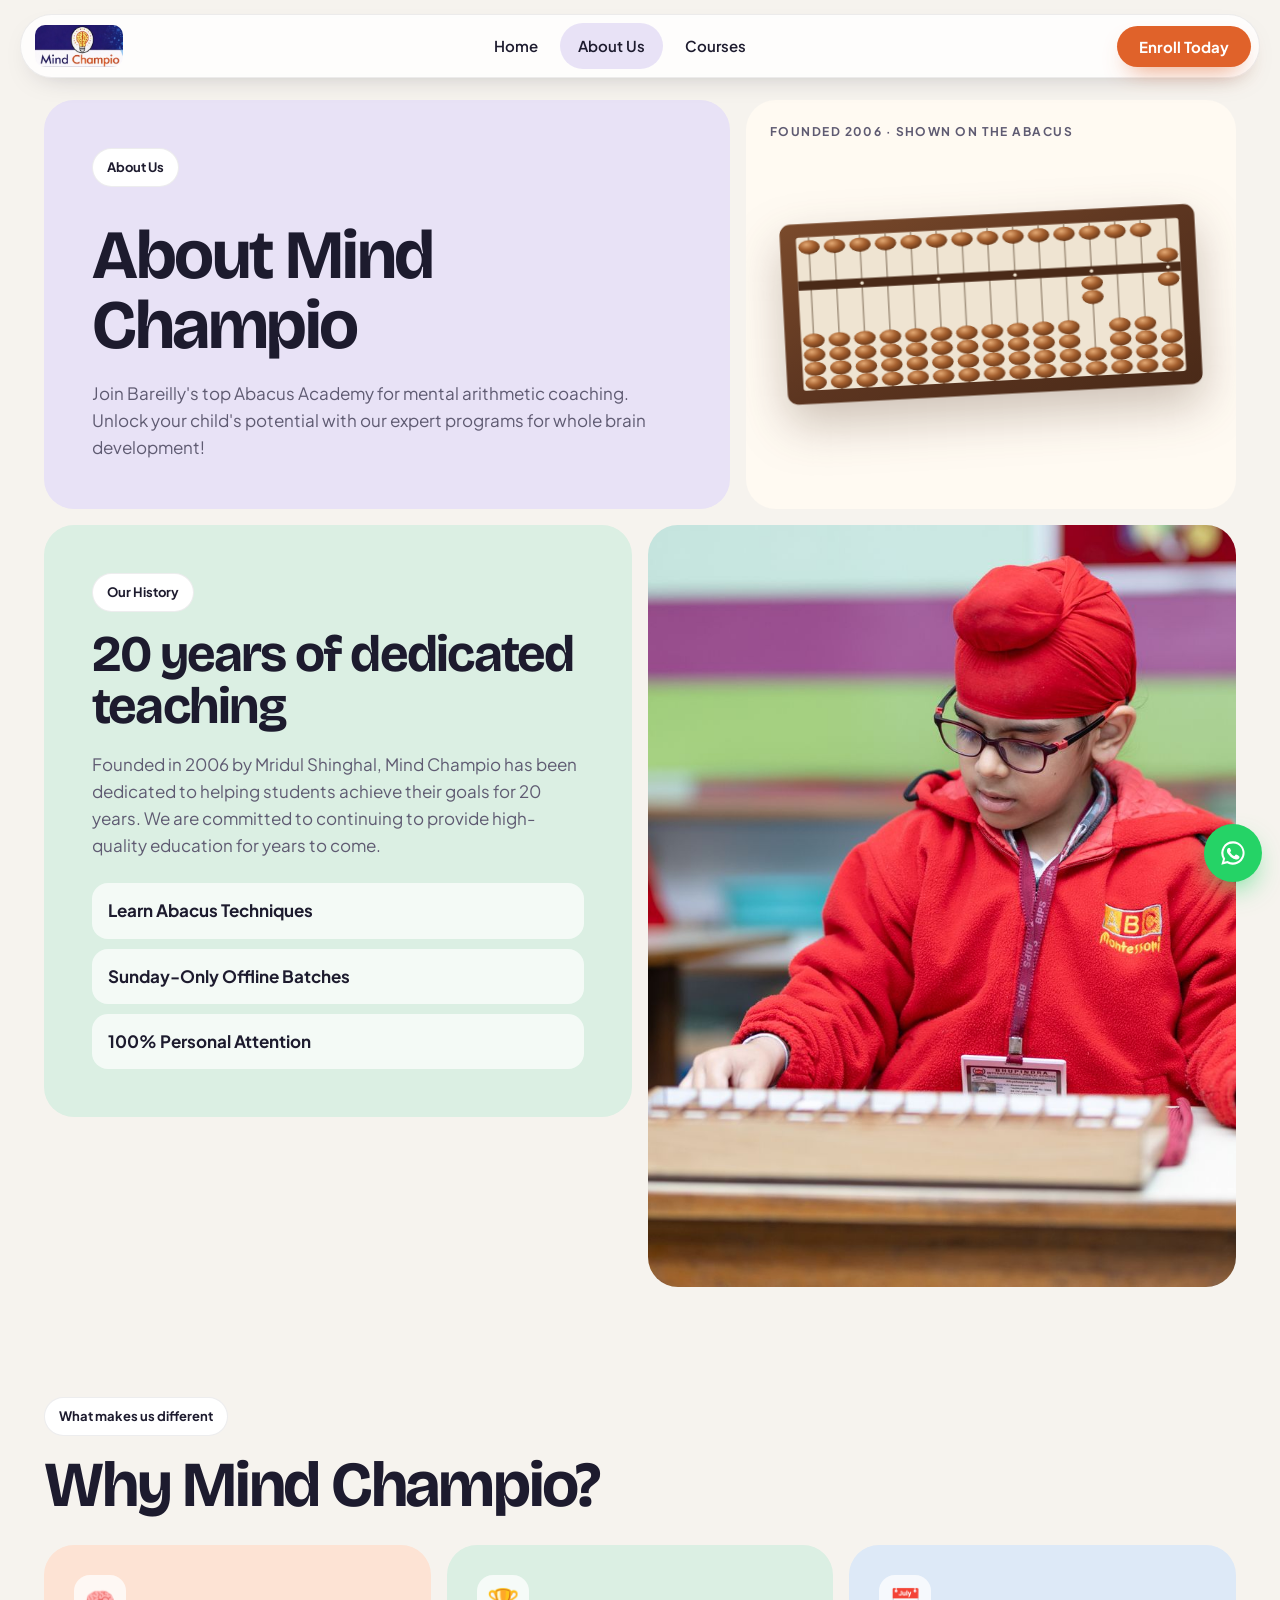
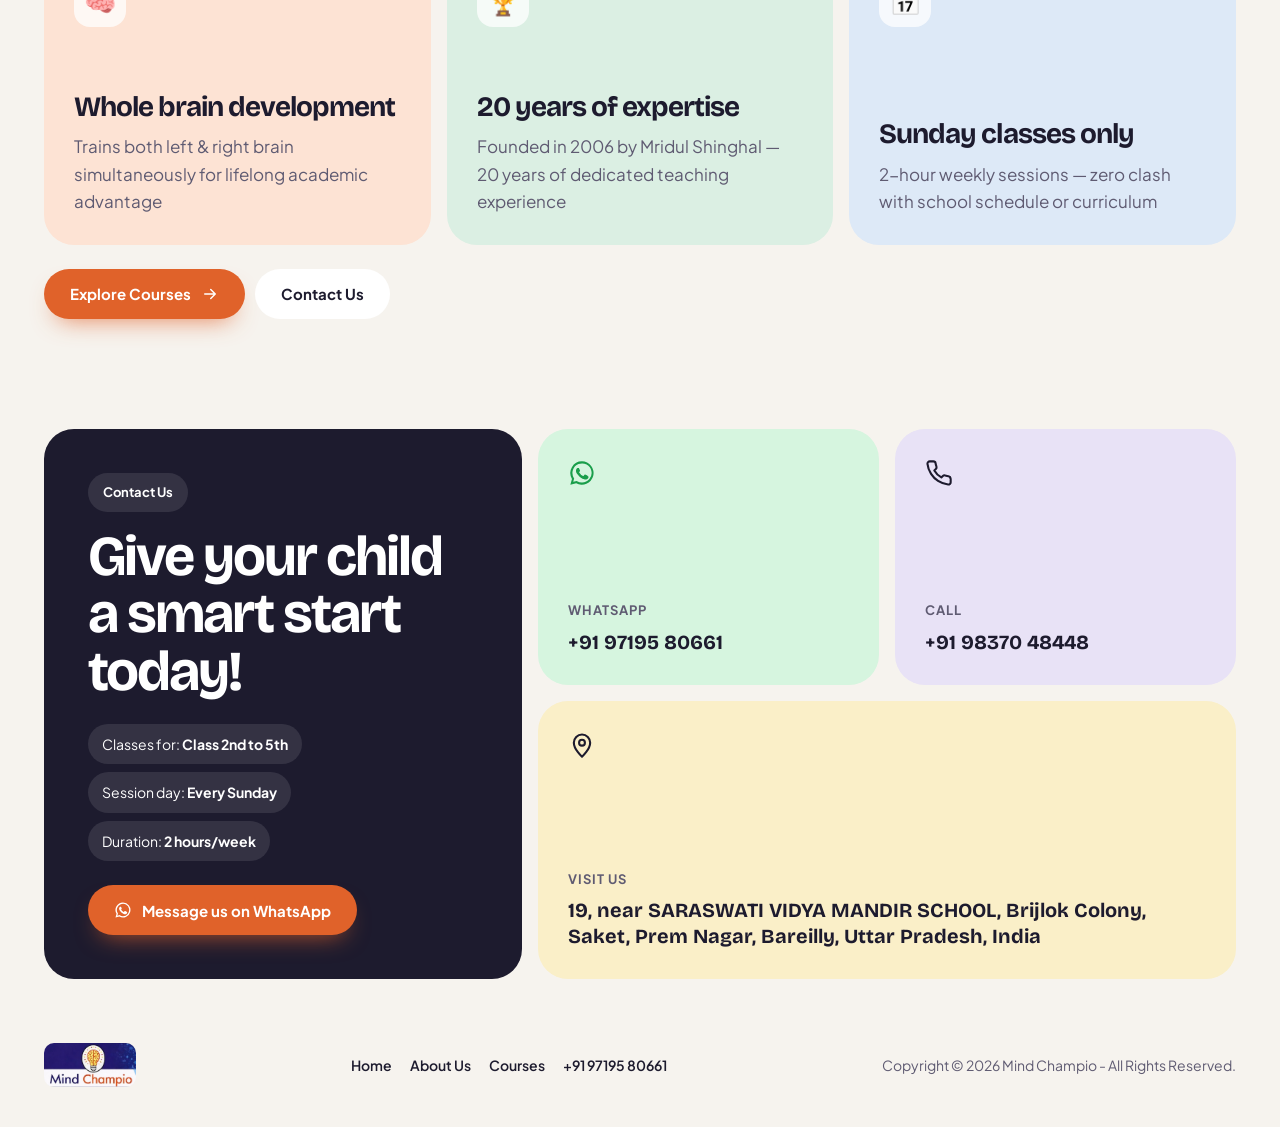
==== commit 34f5b414: "Redesign site in Bento Pastel style; drop Vedic Math wording New pastel bento layout for Home, About" ====
--- a/about.html
+++ b/about.html
@@ -1,164 +1,53 @@
 <!doctype html>
 <html lang="en-IN" class="no-js">
 <head>
-  <meta charset="utf-8">
-  <meta name="viewport" content="width=device-width, initial-scale=1">
-  <title>About Us | Mind Champio</title>
-  <meta name="description" content="Founded in 2006 by Mridul Shinghal, Mind Champio is Bareilly's Abacus Academy for mental arithmetic coaching and whole brain development.">
-  <meta property="og:title" content="Mind Champio">
-  <meta property="og:description" content="Learn Vedic Math &amp; Abacus Techniques | Sunday-Only Offline Batches | 100% Personal Attention">
-  <meta property="og:type" content="website">
-  <meta property="og:url" content="https://mindchampio.com/about">
-  <meta property="og:image" content="https://mindchampio.com/assets/logo.jpeg">
-  <meta property="og:locale" content="en_IN">
-  <link rel="icon" type="image/png" sizes="32x32" href="assets/favicon-32.png">
-  <link rel="apple-touch-icon" href="assets/favicon.png">
-  <link rel="preconnect" href="https://fonts.googleapis.com">
-  <link rel="preconnect" href="https://fonts.gstatic.com" crossorigin>
-  <link href="https://fonts.googleapis.com/css2?family=Plus+Jakarta+Sans:wght@400;500;600;700;800&family=Fraunces:opsz,wght@9..144,500;9..144,600&display=swap" rel="stylesheet">
-  <link rel="stylesheet" href="assets/style.css">
+<meta charset="utf-8">
+<meta name="viewport" content="width=device-width, initial-scale=1">
+<title>About Us | Mind Champio</title>
+<meta name="description" content="Founded in 2006 by Mridul Shinghal, Mind Champio is Bareilly's Abacus Academy for mental arithmetic coaching and whole brain development.">
+<meta property="og:title" content="Mind Champio">
+<meta property="og:description" content="Learn Abacus Techniques | Sunday-Only Offline Batches | 100% Personal Attention">
+<meta property="og:type" content="website">
+<meta property="og:url" content="https://mindchampio.com/about">
+<meta property="og:image" content="https://mindchampio.com/assets/logo.jpeg">
+<meta property="og:locale" content="en_IN">
+<link rel="icon" type="image/png" sizes="32x32" href="assets/favicon-32.png">
+<link rel="apple-touch-icon" href="assets/favicon.png">
+<link rel="preconnect" href="https://fonts.googleapis.com"><link rel="preconnect" href="https://fonts.gstatic.com" crossorigin>
+<link href="https://fonts.googleapis.com/css2?family=Bricolage+Grotesque:opsz,wght@12..96,600;12..96,700&family=Plus+Jakarta+Sans:wght@400;500;600;700&display=swap" rel="stylesheet">
+<link rel="stylesheet" href="assets/style.css">
 </head>
-<body>
-
-<header class="site-header">
-  <div class="container header-inner">
-    <a class="brand" href="index.html" aria-label="Mind Champio home"><img src="assets/logo.jpeg" alt="Mind Champio" width="497" height="237"></a>
-    <nav class="nav" aria-label="Main">
-      <a href="index.html">Home</a>
-      <a href="about.html" aria-current="page">About Us</a>
-      <a href="courses.html">Courses</a>
-      <a class="btn btn-primary nav-cta" href="https://wa.me/919719580661?text=Hi%20Mind%20Champio%2C%20I%27d%20like%20to%20enrol%20my%20child." target="_blank" rel="noopener">Enroll Today</a>
-    </nav>
-    <a class="btn btn-primary header-cta" href="https://wa.me/919719580661?text=Hi%20Mind%20Champio%2C%20I%27d%20like%20to%20enrol%20my%20child." target="_blank" rel="noopener">Enroll Today</a>
-    <button class="menu-btn" aria-label="Open menu" aria-expanded="false"><span></span></button>
-  </div>
-</header>
-
-<main>
-  <section class="page-hero">
-    <div class="container reveal">
-      <span class="eyebrow">About Us</span>
-      <h1>About Mind Champio</h1>
-      <p>Join Bareilly's top Abacus Academy for mental arithmetic coaching. Unlock your child's potential with our expert programs for whole brain development!</p>
-    </div>
-  </section>
-
-  <section style="padding-top:40px">
-    <div class="container split">
-      <div class="photo art reveal"><svg class="soroban-art" viewBox="0 0 622 272" role="img" aria-label="Indian classroom abacus (soroban) with beads set to 2006, the year Mind Champio was founded"><defs><linearGradient id="wooda" x1="0" y1="0" x2="1" y2="1"><stop offset="0" stop-color="#7a4a2b"/><stop offset=".5" stop-color="#5c3520"/><stop offset="1" stop-color="#4a2a18"/></linearGradient><radialGradient id="beada" cx=".38" cy=".3" r=".8"><stop offset="0" stop-color="#e2a873"/><stop offset=".45" stop-color="#a5602f"/><stop offset="1" stop-color="#5a2f15"/></radialGradient></defs><rect x="2" y="2" width="618" height="268" rx="16" fill="url(#wooda)"/><rect x="26" y="22" width="570" height="228" rx="4" fill="#efe4d2"/><line x1="45.0" y1="22" x2="45.0" y2="250" stroke="#a89884" stroke-width="2.4"/><line x1="83.0" y1="22" x2="83.0" y2="250" stroke="#a89884" stroke-width="2.4"/><line x1="121.0" y1="22" x2="121.0" y2="250" stroke="#a89884" stroke-width="2.4"/><line x1="159.0" y1="22" x2="159.0" y2="250" stroke="#a89884" stroke-width="2.4"/><line x1="197.0" y1="22" x2="197.0" y2="250" stroke="#a89884" stroke-width="2.4"/><line x1="235.0" y1="22" x2="235.0" y2="250" stroke="#a89884" stroke-width="2.4"/><line x1="273.0" y1="22" x2="273.0" y2="250" stroke="#a89884" stroke-width="2.4"/><line x1="311.0" y1="22" x2="311.0" y2="250" stroke="#a89884" stroke-width="2.4"/><line x1="349.0" y1="22" x2="349.0" y2="250" stroke="#a89884" stroke-width="2.4"/><line x1="387.0" y1="22" x2="387.0" y2="250" stroke="#a89884" stroke-width="2.4"/><line x1="425.0" y1="22" x2="425.0" y2="250" stroke="#a89884" stroke-width="2.4"/><line x1="463.0" y1="22" x2="463.0" y2="250" stroke="#a89884" stroke-width="2.4"/><line x1="501.0" y1="22" x2="501.0" y2="250" stroke="#a89884" stroke-width="2.4"/><line x1="539.0" y1="22" x2="539.0" y2="250" stroke="#a89884" stroke-width="2.4"/><line x1="577.0" y1="22" x2="577.0" y2="250" stroke="#a89884" stroke-width="2.4"/><rect x="26" y="87" width="570" height="14" fill="#4a2a18"/><circle cx="121.0" cy="94" r="2.6" fill="#f2e6d2"/><circle cx="235.0" cy="94" r="2.6" fill="#f2e6d2"/><circle cx="349.0" cy="94" r="2.6" fill="#f2e6d2"/><circle cx="463.0" cy="94" r="2.6" fill="#f2e6d2"/><circle cx="577.0" cy="94" r="2.6" fill="#f2e6d2"/><ellipse cx="45.0" cy="37" rx="16" ry="10.5" fill="url(#beada)"/><ellipse cx="45.0" cy="176" rx="16" ry="10.5" fill="url(#beada)"/><ellipse cx="45.0" cy="197" rx="16" ry="10.5" fill="url(#beada)"/><ellipse cx="45.0" cy="218" rx="16" ry="10.5" fill="url(#beada)"/><ellipse cx="45.0" cy="239" rx="16" ry="10.5" fill="url(#beada)"/><ellipse cx="83.0" cy="37" rx="16" ry="10.5" fill="url(#beada)"/><ellipse cx="83.0" cy="176" rx="16" ry="10.5" fill="url(#beada)"/><ellipse cx="83.0" cy="197" rx="16" ry="10.5" fill="url(#beada)"/><ellipse cx="83.0" cy="218" rx="16" ry="10.5" fill="url(#beada)"/><ellipse cx="83.0" cy="239" rx="16" ry="10.5" fill="url(#beada)"/><ellipse cx="121.0" cy="37" rx="16" ry="10.5" fill="url(#beada)"/><ellipse cx="121.0" cy="176" rx="16" ry="10.5" fill="url(#beada)"/><ellipse cx="121.0" cy="197" rx="16" ry="10.5" fill="url(#beada)"/><ellipse cx="121.0" cy="218" rx="16" ry="10.5" fill="url(#beada)"/><ellipse cx="121.0" cy="239" rx="16" ry="10.5" fill="url(#beada)"/><ellipse cx="159.0" cy="37" rx="16" ry="10.5" fill="url(#beada)"/><ellipse cx="159.0" cy="176" rx="16" ry="10.5" fill="url(#beada)"/><ellipse cx="159.0" cy="197" rx="16" ry="10.5" fill="url(#beada)"/><ellipse cx="159.0" cy="218" rx="16" ry="10.5" fill="url(#beada)"/><ellipse cx="159.0" cy="239" rx="16" ry="10.5" fill="url(#beada)"/><ellipse cx="197.0" cy="37" rx="16" ry="10.5" fill="url(#beada)"/><ellipse cx="197.0" cy="176" rx="16" ry="10.5" fill="url(#beada)"/><ellipse cx="197.0" cy="197" rx="16" ry="10.5" fill="url(#beada)"/><ellipse cx="197.0" cy="218" rx="16" ry="10.5" fill="url(#beada)"/><ellipse cx="197.0" cy="239" rx="16" ry="10.5" fill="url(#beada)"/><ellipse cx="235.0" cy="37" rx="16" ry="10.5" fill="url(#beada)"/><ellipse cx="235.0" cy="176" rx="16" ry="10.5" fill="url(#beada)"/><ellipse cx="235.0" cy="197" rx="16" ry="10.5" fill="url(#beada)"/><ellipse cx="235.0" cy="218" rx="16" ry="10.5" fill="url(#beada)"/><ellipse cx="235.0" cy="239" rx="16" ry="10.5" fill="url(#beada)"/><ellipse cx="273.0" cy="37" rx="16" ry="10.5" fill="url(#beada)"/><ellipse cx="273.0" cy="176" rx="16" ry="10.5" fill="url(#beada)"/><ellipse cx="273.0" cy="197" rx="16" ry="10.5" fill="url(#beada)"/><ellipse cx="273.0" cy="218" rx="16" ry="10.5" fill="url(#beada)"/><ellipse cx="273.0" cy="239" rx="16" ry="10.5" fill="url(#beada)"/><ellipse cx="311.0" cy="37" rx="16" ry="10.5" fill="url(#beada)"/><ellipse cx="311.0" cy="176" rx="16" ry="10.5" fill="url(#beada)"/><ellipse cx="311.0" cy="197" rx="16" ry="10.5" fill="url(#beada)"/><ellipse cx="311.0" cy="218" rx="16" ry="10.5" fill="url(#beada)"/><ellipse cx="311.0" cy="239" rx="16" ry="10.5" fill="url(#beada)"/><ellipse cx="349.0" cy="37" rx="16" ry="10.5" fill="url(#beada)"/><ellipse cx="349.0" cy="176" rx="16" ry="10.5" fill="url(#beada)"/><ellipse cx="349.0" cy="197" rx="16" ry="10.5" fill="url(#beada)"/><ellipse cx="349.0" cy="218" rx="16" ry="10.5" fill="url(#beada)"/><ellipse cx="349.0" cy="239" rx="16" ry="10.5" fill="url(#beada)"/><ellipse cx="387.0" cy="37" rx="16" ry="10.5" fill="url(#beada)"/><ellipse cx="387.0" cy="176" rx="16" ry="10.5" fill="url(#beada)"/><ellipse cx="387.0" cy="197" rx="16" ry="10.5" fill="url(#beada)"/><ellipse cx="387.0" cy="218" rx="16" ry="10.5" fill="url(#beada)"/><ellipse cx="387.0" cy="239" rx="16" ry="10.5" fill="url(#beada)"/><ellipse cx="425.0" cy="37" rx="16" ry="10.5" fill="url(#beada)"/><ellipse cx="425.0" cy="176" rx="16" ry="10.5" fill="url(#beada)"/><ellipse cx="425.0" cy="197" rx="16" ry="10.5" fill="url(#beada)"/><ellipse cx="425.0" cy="218" rx="16" ry="10.5" fill="url(#beada)"/><ellipse cx="425.0" cy="239" rx="16" ry="10.5" fill="url(#beada)"/><ellipse cx="463.0" cy="37" rx="16" ry="10.5" fill="url(#beada)"/><ellipse cx="463.0" cy="112" rx="16" ry="10.5" fill="url(#beada)"/><ellipse cx="463.0" cy="133" rx="16" ry="10.5" fill="url(#beada)"/><ellipse cx="463.0" cy="218" rx="16" ry="10.5" fill="url(#beada)"/><ellipse cx="463.0" cy="239" rx="16" ry="10.5" fill="url(#beada)"/><ellipse cx="501.0" cy="37" rx="16" ry="10.5" fill="url(#beada)"/><ellipse cx="501.0" cy="176" rx="16" ry="10.5" fill="url(#beada)"/><ellipse cx="501.0" cy="197" rx="16" ry="10.5" fill="url(#beada)"/><ellipse cx="501.0" cy="218" rx="16" ry="10.5" fill="url(#beada)"/><ellipse cx="501.0" cy="239" rx="16" ry="10.5" fill="url(#beada)"/><ellipse cx="539.0" cy="37" rx="16" ry="10.5" fill="url(#beada)"/><ellipse cx="539.0" cy="176" rx="16" ry="10.5" fill="url(#beada)"/><ellipse cx="539.0" cy="197" rx="16" ry="10.5" fill="url(#beada)"/><ellipse cx="539.0" cy="218" rx="16" ry="10.5" fill="url(#beada)"/><ellipse cx="539.0" cy="239" rx="16" ry="10.5" fill="url(#beada)"/><ellipse cx="577.0" cy="76" rx="16" ry="10.5" fill="url(#beada)"/><ellipse cx="577.0" cy="112" rx="16" ry="10.5" fill="url(#beada)"/><ellipse cx="577.0" cy="197" rx="16" ry="10.5" fill="url(#beada)"/><ellipse cx="577.0" cy="218" rx="16" ry="10.5" fill="url(#beada)"/><ellipse cx="577.0" cy="239" rx="16" ry="10.5" fill="url(#beada)"/></svg></div>
-      <div class="reveal">
-        <span class="eyebrow">Our History</span>
-        <h2>20 years of dedicated teaching</h2>
-        <p>Founded in 2006 by Mridul Shinghal, Mind Champio has been dedicated to helping students achieve their goals for 20 years. We are committed to continuing to provide high-quality education for years to come.</p>
-        <ul class="checks">
-          <li><svg viewBox="0 0 24 24" fill="none" stroke="currentColor" stroke-width="2.2" stroke-linecap="round" stroke-linejoin="round"><circle cx="12" cy="12" r="10"/><path d="m8 12 3 3 5-6"/></svg>Learn Vedic Math &amp; Abacus Techniques</li>
-          <li><svg viewBox="0 0 24 24" fill="none" stroke="currentColor" stroke-width="2.2" stroke-linecap="round" stroke-linejoin="round"><circle cx="12" cy="12" r="10"/><path d="m8 12 3 3 5-6"/></svg>Sunday-Only Offline Batches</li>
-          <li><svg viewBox="0 0 24 24" fill="none" stroke="currentColor" stroke-width="2.2" stroke-linecap="round" stroke-linejoin="round"><circle cx="12" cy="12" r="10"/><path d="m8 12 3 3 5-6"/></svg>100% Personal Attention</li>
-        </ul>
-        <div class="hero-actions">
-          <a class="btn btn-primary" href="courses.html">Explore Courses</a>
-          <a class="btn btn-ghost" href="#contact">Contact Us</a>
-        </div>
-      </div>
-    </div>
-  </section>
-
-  <section style="padding-top:0">
-    <div class="container">
-      <div class="section-head reveal">
-        <span class="eyebrow">What makes us different</span>
-        <h2>Why Mind Champio?</h2>
-      </div>
-      <div class="cards">
-        <article class="card reveal">
-          <div class="ic" aria-hidden="true">🧠</div>
-          <h3>Whole brain development</h3>
-          <p>Trains both left &amp; right brain simultaneously for lifelong academic advantage</p>
-        </article>
-        <article class="card reveal">
-          <div class="ic" aria-hidden="true">🏆</div>
-          <h3>20 years of expertise</h3>
-          <p>Founded in 2006 by Mridul Shinghal — 20 years of dedicated teaching experience</p>
-        </article>
-        <article class="card reveal">
-          <div class="ic" aria-hidden="true">📅</div>
-          <h3>Sunday classes only</h3>
-          <p>2-hour weekly sessions — zero clash with school schedule or curriculum</p>
-        </article>
-      </div>
-    </div>
-  </section>
-
-  <!-- Contact -->
-  <div class="cta" id="contact">
-    <div class="container">
-      <div class="cta-box reveal">
-        <div>
-          <span class="eyebrow">Contact Us</span>
-          <h2>Give your child a smart start today!</h2>
-          <div class="cta-facts">
-            <div><small>Classes for</small><b>Class 2nd to 5th</b></div>
-            <div><small>Session day</small><b>Every Sunday</b></div>
-            <div><small>Duration</small><b>2 hours/week</b></div>
-          </div>
-          <div class="cta-actions">
-            <a class="btn btn-primary" href="https://wa.me/919719580661?text=Hi%20Mind%20Champio%2C%20I%27d%20like%20to%20enrol%20my%20child." target="_blank" rel="noopener">
-              <svg viewBox="0 0 24 24" fill="currentColor"><path d="M12 2a10 10 0 0 0-8.6 15.1L2 22l5-1.3A10 10 0 1 0 12 2Zm0 18.2a8.2 8.2 0 0 1-4.2-1.2l-.3-.2-3 .8.8-2.9-.2-.3A8.2 8.2 0 1 1 12 20.2Zm4.5-6.1c-.2-.1-1.5-.7-1.7-.8s-.4-.1-.6.1-.7.8-.8 1-.3.2-.5.1a6.7 6.7 0 0 1-3.3-2.9c-.3-.4.3-.4.7-1.3.1-.2 0-.3 0-.4l-.8-1.8c-.2-.5-.4-.4-.6-.4h-.5a1 1 0 0 0-.7.3 3 3 0 0 0-.9 2.2 5.2 5.2 0 0 0 1.1 2.7 11.8 11.8 0 0 0 4.5 4c1.7.7 2.3.8 3.2.6a2.7 2.7 0 0 0 1.8-1.2 2.2 2.2 0 0 0 .1-1.3c0-.1-.2-.2-.4-.3Z"/></svg>
-              Message us on WhatsApp
-            </a>
-          </div>
-        </div>
-        <ul class="contact-list">
-          <li><a href="https://www.google.com/maps/search/?api=1&amp;query=19%2C+near+Saraswati+Vidya+Mandir+School%2C+Brijlok+Colony%2C+Saket%2C+Prem+Nagar%2C+Bareilly%2C+Uttar+Pradesh" target="_blank" rel="noopener">
-            <svg viewBox="0 0 24 24" fill="none" stroke="currentColor" stroke-width="2" stroke-linecap="round" stroke-linejoin="round"><path d="M12 22s7-6.3 7-12a7 7 0 1 0-14 0c0 5.7 7 12 7 12Z"/><circle cx="12" cy="10" r="2.5"/></svg>
-            <div><small>Visit us</small><span>19, near SARASWATI VIDYA MANDIR SCHOOL, Brijlok Colony, Saket, Prem Nagar, Bareilly, Uttar Pradesh, India</span></div>
-          </a></li>
-          <li><a href="tel:+919837048448">
-            <svg viewBox="0 0 24 24" fill="none" stroke="currentColor" stroke-width="2" stroke-linecap="round" stroke-linejoin="round"><path d="M22 16.9v3a2 2 0 0 1-2.2 2 19.8 19.8 0 0 1-8.6-3.1 19.5 19.5 0 0 1-6-6A19.8 19.8 0 0 1 2.1 4.2 2 2 0 0 1 4.1 2h3a2 2 0 0 1 2 1.7c.1.9.4 1.8.7 2.7a2 2 0 0 1-.5 2.1L8 9.8a16 16 0 0 0 6 6l1.3-1.3a2 2 0 0 1 2.1-.4c.9.3 1.8.6 2.7.7a2 2 0 0 1 1.7 2Z"/></svg>
-            <div><small>Call</small><span>+91 98370 48448</span></div>
-          </a></li>
-          <li><a href="tel:+919719580661">
-            <svg viewBox="0 0 24 24" fill="none" stroke="currentColor" stroke-width="2" stroke-linecap="round" stroke-linejoin="round"><path d="M22 16.9v3a2 2 0 0 1-2.2 2 19.8 19.8 0 0 1-8.6-3.1 19.5 19.5 0 0 1-6-6A19.8 19.8 0 0 1 2.1 4.2 2 2 0 0 1 4.1 2h3a2 2 0 0 1 2 1.7c.1.9.4 1.8.7 2.7a2 2 0 0 1-.5 2.1L8 9.8a16 16 0 0 0 6 6l1.3-1.3a2 2 0 0 1 2.1-.4c.9.3 1.8.6 2.7.7a2 2 0 0 1 1.7 2Z"/></svg>
-            <div><small>Call / WhatsApp</small><span>+91 97195 80661</span></div>
-          </a></li>
-        </ul>
-      </div>
-    </div>
-  </div>
-</main>
-
-<footer class="site-footer">
-  <div class="container">
-    <div class="footer-grid">
-      <div>
-        <img src="assets/logo.jpeg" alt="Mind Champio" width="497" height="237" loading="lazy">
-        <p style="margin-top:18px;max-width:340px">Learn Vedic Math &amp; Abacus Techniques | Sunday-Only Offline Batches | 100% Personal Attention</p>
-      </div>
-      <div>
-        <h4>Explore</h4>
-        <ul>
-          <li><a href="index.html">Home</a></li>
-          <li><a href="about.html">About Us</a></li>
-          <li><a href="courses.html">Courses</a></li>
-        </ul>
-      </div>
-      <div>
-        <h4>Contact</h4>
-        <ul>
-          <li><a href="tel:+919837048448">+91 98370 48448</a></li>
-          <li><a href="tel:+919719580661">+91 97195 80661</a></li>
-          <li><a href="https://wa.me/919719580661" target="_blank" rel="noopener">WhatsApp</a></li>
-        </ul>
-      </div>
-    </div>
-    <div class="footer-bottom">Copyright © 2026 Mind Champio - All Rights Reserved.</div>
-  </div>
-</footer>
-
-<a class="wa-float" href="https://wa.me/919719580661?text=Hi%20Mind%20Champio%2C%20I%27d%20like%20to%20enrol%20my%20child." target="_blank" rel="noopener" aria-label="Message us on WhatsApp">
-  <svg viewBox="0 0 24 24" fill="currentColor"><path d="M12 2a10 10 0 0 0-8.6 15.1L2 22l5-1.3A10 10 0 1 0 12 2Zm0 18.2a8.2 8.2 0 0 1-4.2-1.2l-.3-.2-3 .8.8-2.9-.2-.3A8.2 8.2 0 1 1 12 20.2Zm4.5-6.1c-.2-.1-1.5-.7-1.7-.8s-.4-.1-.6.1-.7.8-.8 1-.3.2-.5.1a6.7 6.7 0 0 1-3.3-2.9c-.3-.4.3-.4.7-1.3.1-.2 0-.3 0-.4l-.8-1.8c-.2-.5-.4-.4-.6-.4h-.5a1 1 0 0 0-.7.3 3 3 0 0 0-.9 2.2 5.2 5.2 0 0 0 1.1 2.7 11.8 11.8 0 0 0 4.5 4c1.7.7 2.3.8 3.2.6a2.7 2.7 0 0 0 1.8-1.2 2.2 2.2 0 0 0 .1-1.3c0-.1-.2-.2-.4-.3Z"/></svg>
-</a>
-
+<body><header><div class="hd">
+<a class="logo" href="index.html" aria-label="Mind Champio home"><img src="assets/logo.jpeg" alt="Mind Champio" width="497" height="237"></a>
+<nav class="nav" aria-label="Main"><a href="index.html">Home</a><a href="about.html" aria-current="page">About Us</a><a href="courses.html">Courses</a></nav>
+<a class="btn btn-or" href="https://wa.me/919719580661?text=Hi%20Mind%20Champio%2C%20I%27d%20like%20to%20enrol%20my%20child." target="_blank" rel="noopener">Enroll Today</a>
+<button class="menu" aria-label="Open menu" aria-expanded="false"><span></span></button>
+</div></header>
+<main><div class="wrap">
+<div class="page-hero">
+<div class="tile rv"><span class="label">About Us</span><h1>About Mind Champio</h1><p>Join Bareilly's top Abacus Academy for mental arithmetic coaching. Unlock your child's potential with our expert programs for whole brain development!</p></div>
+<div class="tile t-abacus rv"><small>Founded 2006 · shown on the abacus</small><svg class="soroban" viewBox="0 0 622 272" role="img" aria-label="Brown Indian classroom abacus with one upper and four lower beads on each rod, set to 2006"><defs><linearGradient id="wda" x1="0" y1="0" x2="1" y2="1"><stop offset="0" stop-color="#7a4a2b"/><stop offset=".5" stop-color="#5c3520"/><stop offset="1" stop-color="#4a2a18"/></linearGradient><radialGradient id="bda" cx=".38" cy=".3" r=".8"><stop offset="0" stop-color="#e2a873"/><stop offset=".45" stop-color="#a5602f"/><stop offset="1" stop-color="#5a2f15"/></radialGradient></defs><rect x="2" y="2" width="618" height="268" rx="16" fill="url(#wda)"/><rect x="26" y="22" width="570" height="228" rx="4" fill="#efe4d2"/><line x1="45.0" y1="22" x2="45.0" y2="250" stroke="#a89884" stroke-width="2.4"/><line x1="83.0" y1="22" x2="83.0" y2="250" stroke="#a89884" stroke-width="2.4"/><line x1="121.0" y1="22" x2="121.0" y2="250" stroke="#a89884" stroke-width="2.4"/><line x1="159.0" y1="22" x2="159.0" y2="250" stroke="#a89884" stroke-width="2.4"/><line x1="197.0" y1="22" x2="197.0" y2="250" stroke="#a89884" stroke-width="2.4"/><line x1="235.0" y1="22" x2="235.0" y2="250" stroke="#a89884" stroke-width="2.4"/><line x1="273.0" y1="22" x2="273.0" y2="250" stroke="#a89884" stroke-width="2.4"/><line x1="311.0" y1="22" x2="311.0" y2="250" stroke="#a89884" stroke-width="2.4"/><line x1="349.0" y1="22" x2="349.0" y2="250" stroke="#a89884" stroke-width="2.4"/><line x1="387.0" y1="22" x2="387.0" y2="250" stroke="#a89884" stroke-width="2.4"/><line x1="425.0" y1="22" x2="425.0" y2="250" stroke="#a89884" stroke-width="2.4"/><line x1="463.0" y1="22" x2="463.0" y2="250" stroke="#a89884" stroke-width="2.4"/><line x1="501.0" y1="22" x2="501.0" y2="250" stroke="#a89884" stroke-width="2.4"/><line x1="539.0" y1="22" x2="539.0" y2="250" stroke="#a89884" stroke-width="2.4"/><line x1="577.0" y1="22" x2="577.0" y2="250" stroke="#a89884" stroke-width="2.4"/><rect x="26" y="87" width="570" height="14" fill="#4a2a18"/><circle cx="121.0" cy="94" r="2.6" fill="#f2e6d2"/><circle cx="235.0" cy="94" r="2.6" fill="#f2e6d2"/><circle cx="349.0" cy="94" r="2.6" fill="#f2e6d2"/><circle cx="463.0" cy="94" r="2.6" fill="#f2e6d2"/><circle cx="577.0" cy="94" r="2.6" fill="#f2e6d2"/><ellipse cx="45.0" cy="37" rx="16" ry="10.5" fill="url(#bda)"/><ellipse cx="45.0" cy="176" rx="16" ry="10.5" fill="url(#bda)"/><ellipse cx="45.0" cy="197" rx="16" ry="10.5" fill="url(#bda)"/><ellipse cx="45.0" cy="218" rx="16" ry="10.5" fill="url(#bda)"/><ellipse cx="45.0" cy="239" rx="16" ry="10.5" fill="url(#bda)"/><ellipse cx="83.0" cy="37" rx="16" ry="10.5" fill="url(#bda)"/><ellipse cx="83.0" cy="176" rx="16" ry="10.5" fill="url(#bda)"/><ellipse cx="83.0" cy="197" rx="16" ry="10.5" fill="url(#bda)"/><ellipse cx="83.0" cy="218" rx="16" ry="10.5" fill="url(#bda)"/><ellipse cx="83.0" cy="239" rx="16" ry="10.5" fill="url(#bda)"/><ellipse cx="121.0" cy="37" rx="16" ry="10.5" fill="url(#bda)"/><ellipse cx="121.0" cy="176" rx="16" ry="10.5" fill="url(#bda)"/><ellipse cx="121.0" cy="197" rx="16" ry="10.5" fill="url(#bda)"/><ellipse cx="121.0" cy="218" rx="16" ry="10.5" fill="url(#bda)"/><ellipse cx="121.0" cy="239" rx="16" ry="10.5" fill="url(#bda)"/><ellipse cx="159.0" cy="37" rx="16" ry="10.5" fill="url(#bda)"/><ellipse cx="159.0" cy="176" rx="16" ry="10.5" fill="url(#bda)"/><ellipse cx="159.0" cy="197" rx="16" ry="10.5" fill="url(#bda)"/><ellipse cx="159.0" cy="218" rx="16" ry="10.5" fill="url(#bda)"/><ellipse cx="159.0" cy="239" rx="16" ry="10.5" fill="url(#bda)"/><ellipse cx="197.0" cy="37" rx="16" ry="10.5" fill="url(#bda)"/><ellipse cx="197.0" cy="176" rx="16" ry="10.5" fill="url(#bda)"/><ellipse cx="197.0" cy="197" rx="16" ry="10.5" fill="url(#bda)"/><ellipse cx="197.0" cy="218" rx="16" ry="10.5" fill="url(#bda)"/><ellipse cx="197.0" cy="239" rx="16" ry="10.5" fill="url(#bda)"/><ellipse cx="235.0" cy="37" rx="16" ry="10.5" fill="url(#bda)"/><ellipse cx="235.0" cy="176" rx="16" ry="10.5" fill="url(#bda)"/><ellipse cx="235.0" cy="197" rx="16" ry="10.5" fill="url(#bda)"/><ellipse cx="235.0" cy="218" rx="16" ry="10.5" fill="url(#bda)"/><ellipse cx="235.0" cy="239" rx="16" ry="10.5" fill="url(#bda)"/><ellipse cx="273.0" cy="37" rx="16" ry="10.5" fill="url(#bda)"/><ellipse cx="273.0" cy="176" rx="16" ry="10.5" fill="url(#bda)"/><ellipse cx="273.0" cy="197" rx="16" ry="10.5" fill="url(#bda)"/><ellipse cx="273.0" cy="218" rx="16" ry="10.5" fill="url(#bda)"/><ellipse cx="273.0" cy="239" rx="16" ry="10.5" fill="url(#bda)"/><ellipse cx="311.0" cy="37" rx="16" ry="10.5" fill="url(#bda)"/><ellipse cx="311.0" cy="176" rx="16" ry="10.5" fill="url(#bda)"/><ellipse cx="311.0" cy="197" rx="16" ry="10.5" fill="url(#bda)"/><ellipse cx="311.0" cy="218" rx="16" ry="10.5" fill="url(#bda)"/><ellipse cx="311.0" cy="239" rx="16" ry="10.5" fill="url(#bda)"/><ellipse cx="349.0" cy="37" rx="16" ry="10.5" fill="url(#bda)"/><ellipse cx="349.0" cy="176" rx="16" ry="10.5" fill="url(#bda)"/><ellipse cx="349.0" cy="197" rx="16" ry="10.5" fill="url(#bda)"/><ellipse cx="349.0" cy="218" rx="16" ry="10.5" fill="url(#bda)"/><ellipse cx="349.0" cy="239" rx="16" ry="10.5" fill="url(#bda)"/><ellipse cx="387.0" cy="37" rx="16" ry="10.5" fill="url(#bda)"/><ellipse cx="387.0" cy="176" rx="16" ry="10.5" fill="url(#bda)"/><ellipse cx="387.0" cy="197" rx="16" ry="10.5" fill="url(#bda)"/><ellipse cx="387.0" cy="218" rx="16" ry="10.5" fill="url(#bda)"/><ellipse cx="387.0" cy="239" rx="16" ry="10.5" fill="url(#bda)"/><ellipse cx="425.0" cy="37" rx="16" ry="10.5" fill="url(#bda)"/><ellipse cx="425.0" cy="176" rx="16" ry="10.5" fill="url(#bda)"/><ellipse cx="425.0" cy="197" rx="16" ry="10.5" fill="url(#bda)"/><ellipse cx="425.0" cy="218" rx="16" ry="10.5" fill="url(#bda)"/><ellipse cx="425.0" cy="239" rx="16" ry="10.5" fill="url(#bda)"/><ellipse cx="463.0" cy="37" rx="16" ry="10.5" fill="url(#bda)"/><ellipse cx="463.0" cy="112" rx="16" ry="10.5" fill="url(#bda)"/><ellipse cx="463.0" cy="133" rx="16" ry="10.5" fill="url(#bda)"/><ellipse cx="463.0" cy="218" rx="16" ry="10.5" fill="url(#bda)"/><ellipse cx="463.0" cy="239" rx="16" ry="10.5" fill="url(#bda)"/><ellipse cx="501.0" cy="37" rx="16" ry="10.5" fill="url(#bda)"/><ellipse cx="501.0" cy="176" rx="16" ry="10.5" fill="url(#bda)"/><ellipse cx="501.0" cy="197" rx="16" ry="10.5" fill="url(#bda)"/><ellipse cx="501.0" cy="218" rx="16" ry="10.5" fill="url(#bda)"/><ellipse cx="501.0" cy="239" rx="16" ry="10.5" fill="url(#bda)"/><ellipse cx="539.0" cy="37" rx="16" ry="10.5" fill="url(#bda)"/><ellipse cx="539.0" cy="176" rx="16" ry="10.5" fill="url(#bda)"/><ellipse cx="539.0" cy="197" rx="16" ry="10.5" fill="url(#bda)"/><ellipse cx="539.0" cy="218" rx="16" ry="10.5" fill="url(#bda)"/><ellipse cx="539.0" cy="239" rx="16" ry="10.5" fill="url(#bda)"/><ellipse cx="577.0" cy="76" rx="16" ry="10.5" fill="url(#bda)"/><ellipse cx="577.0" cy="112" rx="16" ry="10.5" fill="url(#bda)"/><ellipse cx="577.0" cy="197" rx="16" ry="10.5" fill="url(#bda)"/><ellipse cx="577.0" cy="218" rx="16" ry="10.5" fill="url(#bda)"/><ellipse cx="577.0" cy="239" rx="16" ry="10.5" fill="url(#bda)"/></svg></div>
+</div>
+<section style="padding-top:16px"><div class="about">
+<div class="tile rv"><span class="label">Our History</span><h2>20 years of dedicated teaching</h2><p>Founded in 2006 by Mridul Shinghal, Mind Champio has been dedicated to helping students achieve their goals for 20 years. We are committed to continuing to provide high-quality education for years to come.</p>
+<div class="c-side" style="background:none;padding:0"><ul><li>Learn Abacus Techniques</li><li>Sunday-Only Offline Batches</li><li>100% Personal Attention</li></ul></div></div>
+<div class="tile t-photo rv"><img src="assets/student-focus.jpg" alt="Student concentrating on a learning activity in class" loading="lazy" width="1600" height="1067"></div>
+</div></section>
+<section><div class="sh rv"><div><span class="label">What makes us different</span><h2>Why Mind Champio?</h2></div></div>
+<div class="why"><article class="tile peach rv"><div class="ic" aria-hidden="true">🧠</div><div><h3>Whole brain development</h3><p>Trains both left &amp; right brain simultaneously for lifelong academic advantage</p></div></article><article class="tile mint rv"><div class="ic" aria-hidden="true">🏆</div><div><h3>20 years of expertise</h3><p>Founded in 2006 by Mridul Shinghal — 20 years of dedicated teaching experience</p></div></article><article class="tile sky rv"><div class="ic" aria-hidden="true">📅</div><div><h3>Sunday classes only</h3><p>2-hour weekly sessions — zero clash with school schedule or curriculum</p></div></article></div>
+<div class="hero-actions rv" style="margin-top:24px;display:flex;gap:10px;flex-wrap:wrap"><a class="btn btn-or" href="courses.html">Explore Courses <svg viewBox="0 0 24 24" fill="none" stroke="currentColor" stroke-width="2" stroke-linecap="round" stroke-linejoin="round" aria-hidden="true"><path d="M5 12h14M13 6l6 6-6 6"/></svg></a><a class="btn btn-soft" style="background:#fff" href="#contact">Contact Us</a></div></section>
+<section id="contact"><div class="contact">
+<div class="tile k-head rv"><div><span class="label">Contact Us</span><h2>Give your child a smart start today!</h2></div>
+<div><div class="k-facts"><span>Classes for: <b>Class 2nd to 5th</b></span><span>Session day: <b>Every Sunday</b></span><span>Duration: <b>2 hours/week</b></span></div>
+<a class="btn btn-or" style="margin-top:24px" href="https://wa.me/919719580661?text=Hi%20Mind%20Champio%2C%20I%27d%20like%20to%20enrol%20my%20child." target="_blank" rel="noopener"><svg viewBox="0 0 24 24" fill="currentColor" aria-hidden="true"><path d="M12 2a10 10 0 0 0-8.6 15.1L2 22l5-1.3A10 10 0 1 0 12 2Zm0 18.2a8.2 8.2 0 0 1-4.2-1.2l-.3-.2-3 .8.8-2.9-.2-.3A8.2 8.2 0 1 1 12 20.2Zm4.5-6.1c-.2-.1-1.5-.7-1.7-.8s-.4-.1-.6.1-.7.8-.8 1-.3.2-.5.1a6.7 6.7 0 0 1-3.3-2.9c-.3-.4.3-.4.7-1.3.1-.2 0-.3 0-.4l-.8-1.8c-.2-.5-.4-.4-.6-.4h-.5a1 1 0 0 0-.7.3 3 3 0 0 0-.9 2.2 5.2 5.2 0 0 0 1.1 2.7 11.8 11.8 0 0 0 4.5 4c1.7.7 2.3.8 3.2.6a2.7 2.7 0 0 0 1.8-1.2 2.2 2.2 0 0 0 .1-1.3c0-.1-.2-.2-.4-.3Z"/></svg> Message us on WhatsApp</a></div></div>
+<a class="tile k k-wa rv" href="https://wa.me/919719580661?text=Hi%20Mind%20Champio%2C%20I%27d%20like%20to%20enrol%20my%20child." target="_blank" rel="noopener"><svg viewBox="0 0 24 24" fill="currentColor" aria-hidden="true"><path d="M12 2a10 10 0 0 0-8.6 15.1L2 22l5-1.3A10 10 0 1 0 12 2Zm0 18.2a8.2 8.2 0 0 1-4.2-1.2l-.3-.2-3 .8.8-2.9-.2-.3A8.2 8.2 0 1 1 12 20.2Zm4.5-6.1c-.2-.1-1.5-.7-1.7-.8s-.4-.1-.6.1-.7.8-.8 1-.3.2-.5.1a6.7 6.7 0 0 1-3.3-2.9c-.3-.4.3-.4.7-1.3.1-.2 0-.3 0-.4l-.8-1.8c-.2-.5-.4-.4-.6-.4h-.5a1 1 0 0 0-.7.3 3 3 0 0 0-.9 2.2 5.2 5.2 0 0 0 1.1 2.7 11.8 11.8 0 0 0 4.5 4c1.7.7 2.3.8 3.2.6a2.7 2.7 0 0 0 1.8-1.2 2.2 2.2 0 0 0 .1-1.3c0-.1-.2-.2-.4-.3Z"/></svg><div><span>WhatsApp</span><b>+91 97195 80661</b></div></a>
+<a class="tile k rv" style="background:var(--lav)" href="tel:+919837048448"><svg viewBox="0 0 24 24" fill="none" stroke="currentColor" stroke-width="1.8" stroke-linecap="round" stroke-linejoin="round" aria-hidden="true"><path d="M22 16.9v3a2 2 0 0 1-2.2 2 19.8 19.8 0 0 1-8.6-3.1 19.5 19.5 0 0 1-6-6A19.8 19.8 0 0 1 2.1 4.2 2 2 0 0 1 4.1 2h3a2 2 0 0 1 2 1.7c.1.9.4 1.8.7 2.7a2 2 0 0 1-.5 2.1L8 9.8a16 16 0 0 0 6 6l1.3-1.3a2 2 0 0 1 2.1-.4c.9.3 1.8.6 2.7.7a2 2 0 0 1 1.7 2Z"/></svg><div><span>Call</span><b>+91 98370 48448</b></div></a>
+<a class="tile k k-addr rv" href="https://www.google.com/maps/search/?api=1&amp;query=19%2C+near+Saraswati+Vidya+Mandir+School%2C+Brijlok+Colony%2C+Saket%2C+Prem+Nagar%2C+Bareilly%2C+Uttar+Pradesh" target="_blank" rel="noopener"><svg viewBox="0 0 24 24" fill="none" stroke="currentColor" stroke-width="1.8" stroke-linecap="round" stroke-linejoin="round" aria-hidden="true"><path d="M12 22s7-6.3 7-12a7 7 0 1 0-14 0c0 5.7 7 12 7 12Z"/><circle cx="12" cy="10" r="2.5"/></svg><div><span>Visit us</span><b>19, near SARASWATI VIDYA MANDIR SCHOOL, Brijlok Colony, Saket, Prem Nagar, Bareilly, Uttar Pradesh, India</b></div></a>
+</div></section>
+</div></main>
+<footer><div class="wrap ft"><img src="assets/logo.jpeg" alt="Mind Champio" width="497" height="237" loading="lazy">
+<nav><a href="index.html">Home</a><a href="about.html">About Us</a><a href="courses.html">Courses</a><a href="tel:+919719580661">+91 97195 80661</a></nav><span>Copyright © 2026 Mind Champio - All Rights Reserved.</span></div></footer>
+<a class="wa-float" href="https://wa.me/919719580661?text=Hi%20Mind%20Champio%2C%20I%27d%20like%20to%20enrol%20my%20child." target="_blank" rel="noopener" aria-label="Message us on WhatsApp"><svg viewBox="0 0 24 24" fill="currentColor" aria-hidden="true"><path d="M12 2a10 10 0 0 0-8.6 15.1L2 22l5-1.3A10 10 0 1 0 12 2Zm0 18.2a8.2 8.2 0 0 1-4.2-1.2l-.3-.2-3 .8.8-2.9-.2-.3A8.2 8.2 0 1 1 12 20.2Zm4.5-6.1c-.2-.1-1.5-.7-1.7-.8s-.4-.1-.6.1-.7.8-.8 1-.3.2-.5.1a6.7 6.7 0 0 1-3.3-2.9c-.3-.4.3-.4.7-1.3.1-.2 0-.3 0-.4l-.8-1.8c-.2-.5-.4-.4-.6-.4h-.5a1 1 0 0 0-.7.3 3 3 0 0 0-.9 2.2 5.2 5.2 0 0 0 1.1 2.7 11.8 11.8 0 0 0 4.5 4c1.7.7 2.3.8 3.2.6a2.7 2.7 0 0 0 1.8-1.2 2.2 2.2 0 0 0 .1-1.3c0-.1-.2-.2-.4-.3Z"/></svg></a>
 <script src="assets/site.js"></script>
 </body>
 </html>
--- a/assets/style.css
+++ b/assets/style.css
@@ -1,272 +1,96 @@
-:root {
-  --radius: 22px;
-  --shadow: 0 1px 2px rgba(43, 33, 25, .05), 0 14px 34px -14px rgba(43, 33, 25, .22);
-  --max: 1180px;
-  --font: "Plus Jakarta Sans", system-ui, -apple-system, "Segoe UI", sans-serif;
-  --bg: #f2ece2; --surface: #e9e1d4; --card: #f7f2ea; --line: #ddd2c1;
-  --ink: #2b2119; --ink-2: #4a3d31; --muted: #7a6b5b;
-  --navy: #2d2a6b; --orange: #b8532a; --orange-dark: #9a4220;
-  --tint-a: #ecd9c8; --tint-b: #dcd9e8; --tag-ink: #9a4220; --navy-ink: #2d2a6b;
-  --on-accent: #ffffff;
-  --header-bg: rgba(242, 236, 226, .86); --cta-bg: #2b2119; --cta-ink: #f2ece2;
-  --glow: rgba(184, 83, 42, .5); --btn-shadow: 0 10px 24px -10px rgba(184, 83, 42, .6);
-  --head-font: "Fraunces", Georgia, serif; --head-weight: 600; --head-track: -0.02em;
-}
+:root{--bg:#f6f3ee;--ink:#1d1b2e;--muted:#5f5b72;--line:rgba(29,27,46,.08);--lav:#e8e2f6;--peach:#fde3d4;--mint:#dbefe3;--butter:#faefc8;--sky:#dde9f7;--cream:#fffaf2;--orange:#e0622a;--navy:#25196f;--r:30px}
+*{box-sizing:border-box}html{scroll-behavior:smooth}
+body{margin:0;background:var(--bg);color:var(--ink);font:400 17px/1.6 "Plus Jakarta Sans",system-ui,sans-serif;-webkit-font-smoothing:antialiased}
+a{color:inherit;text-decoration:none}img{display:block;max-width:100%}
+h1,h2,h3{font-family:"Bricolage Grotesque","Plus Jakarta Sans",sans-serif;font-weight:700;letter-spacing:-.035em;line-height:1.02;margin:0}
+.wrap{max-width:1240px;margin:0 auto;padding:0 24px}@media(max-width:640px){.wrap{padding:0 16px}}
+.btn{display:inline-flex;align-items:center;gap:10px;padding:16px 26px;border-radius:999px;font:700 15px/1 "Plus Jakarta Sans",sans-serif;transition:transform .2s,background .2s}
+.btn svg{width:18px;height:18px}.btn:hover{transform:translateY(-2px)}
+.btn-ink{background:var(--ink);color:#fff}.btn-or{background:var(--orange);color:#fff;box-shadow:0 12px 24px -12px rgba(224,98,42,.8)}
+.btn-soft{background:rgba(255,255,255,.7);color:var(--ink)}
+/* floating pill header */
+header{position:sticky;top:14px;z-index:50;padding:0 16px}
+.hd{max-width:1240px;margin:0 auto;display:flex;align-items:center;justify-content:space-between;gap:16px;background:rgba(255,255,255,.82);backdrop-filter:blur(14px);-webkit-backdrop-filter:blur(14px);border:1px solid var(--line);border-radius:999px;padding:8px 8px 8px 14px;box-shadow:0 10px 30px -18px rgba(29,27,46,.35)}
+.logo img{height:42px;width:auto;border-radius:10px}
+.nav{display:flex;gap:4px}.nav a{padding:11px 18px;border-radius:999px;font-weight:600;font-size:15px;transition:background .2s}.nav a:hover{background:var(--lav)}
+.hd .btn{padding:13px 22px}
+.menu{display:none;width:44px;height:44px;border-radius:50%;border:0;background:var(--lav);cursor:pointer}
+.menu span,.menu span::before,.menu span::after{display:block;width:16px;height:2px;background:var(--ink);border-radius:2px;position:relative;margin:auto}
+.menu span::before,.menu span::after{content:"";position:absolute;left:0}.menu span::before{top:-5px}.menu span::after{top:5px}
+@media(max-width:860px){.hd>.btn{display:none}.menu{display:block}.nav{position:absolute;top:70px;left:16px;right:16px;flex-direction:column;background:#fff;border-radius:24px;padding:10px;box-shadow:0 20px 40px -20px rgba(29,27,46,.4);display:none}.open .nav{display:flex}.nav a{padding:16px}}
+/* bento */
+.bento{display:grid;grid-auto-flow:dense;grid-template-columns:repeat(4,1fr);grid-auto-rows:minmax(150px,auto);gap:16px;margin-top:36px}
+.tile{border-radius:var(--r);padding:30px;position:relative;overflow:hidden}
+.t-hero{grid-column:span 2;grid-row:span 3;background:var(--lav);display:flex;flex-direction:column;justify-content:space-between;padding:40px}
+.t-hero h1{font-size:clamp(2.8rem,5.8vw,5.2rem);margin-top:24px}.t-hero h1 span{color:var(--orange);white-space:nowrap}
+.t-hero p{color:var(--muted);margin:22px 0 0;max-width:470px}
+.t-hero .cta{display:flex;gap:10px;flex-wrap:wrap;margin-top:30px}
+.chips{display:flex;flex-wrap:wrap;gap:8px}.chips span{background:rgba(255,255,255,.75);padding:8px 14px;border-radius:999px;font-size:13px;font-weight:600}
+.t-abacus{grid-column:span 2;grid-row:span 2;background:var(--cream);display:grid;place-items:center;padding:36px}
+.t-abacus .soroban{width:100%;height:auto;filter:drop-shadow(0 20px 24px rgba(74,42,24,.28));transform:rotate(-3deg)}
+.t-abacus small{position:absolute;left:24px;top:22px;font-size:12px;font-weight:700;letter-spacing:.12em;text-transform:uppercase;color:var(--muted)}
+.t-photo{grid-row:span 2;padding:0}.t-photo img{width:100%;height:100%;object-fit:cover;position:absolute;inset:0}
+.t-stat{display:flex;flex-direction:column;justify-content:flex-end}
+.t-stat b{font:700 clamp(1.8rem,2.8vw,2.5rem)/1 "Bricolage Grotesque",sans-serif;letter-spacing:-.04em}.t-stat span{margin-top:8px;font-weight:600;color:var(--muted);font-size:14px}
+.peach{background:var(--peach)}.mint{background:var(--mint)}.butter{background:var(--butter)}.sky{background:var(--sky)}
+.ic{width:52px;height:52px;border-radius:16px;background:rgba(255,255,255,.75);display:grid;place-items:center;font-size:26px}
+@media(min-width:981px){.t-hero{grid-area:1/1/4/3}.t-abacus{grid-area:1/3/3/5}.t-photo.hp{grid-area:3/3/5/4}.s1{grid-area:3/4/4/5}.s2{grid-area:4/4/5/5}.s3{grid-area:4/1/5/3}}
+@media(max-width:980px){.bento{grid-template-columns:1fr 1fr}.t-hero,.t-abacus{grid-column:span 2;grid-row:auto}.t-photo{grid-row:span 2;min-height:300px}}
+@media(max-width:560px){.bento{grid-template-columns:1fr}.t-hero,.t-abacus,.t-photo{grid-column:auto}.t-hero{padding:30px 22px}.tile{padding:24px}}
+/* sections */
+section{padding:110px 0 0}@media(max-width:760px){section{padding:72px 0 0}}
+.sh{display:flex;justify-content:space-between;align-items:end;gap:20px;flex-wrap:wrap;margin-bottom:28px}
+.sh h2{font-size:clamp(2.2rem,5vw,4rem)}
+.label{display:inline-block;background:#fff;border:1px solid var(--line);border-radius:999px;padding:8px 14px;font-size:13px;font-weight:700;margin-bottom:16px}
+.why{display:grid;grid-template-columns:repeat(3,1fr);gap:16px}
+.why .tile{min-height:300px;display:flex;flex-direction:column;justify-content:space-between}
+.why h3{font-size:28px;margin-top:40px}.why p{margin:12px 0 0;color:var(--muted)}
+@media(max-width:860px){.why{grid-template-columns:1fr}.why .tile{min-height:0}}
+.courses{display:grid;grid-template-columns:1.3fr 1fr;gap:16px}
+.c-main{background:#fff;border:1px solid var(--line)}.c-side{background:var(--peach)}
+.courses h3{font-size:clamp(1.8rem,3vw,2.5rem);margin-top:18px}.courses p{color:var(--muted);margin:12px 0 0}
+.pill{display:inline-block;background:var(--lav);color:var(--navy);padding:7px 13px;border-radius:999px;font-size:13px;font-weight:700}
+.levels{display:grid;grid-template-columns:1fr 1fr;gap:12px;margin-top:28px}
+.lvl{background:var(--bg);border-radius:22px;padding:22px}.lvl b{font:700 20px/1.2 "Bricolage Grotesque",sans-serif}.lvl small{display:block;color:var(--orange);font-weight:700;font-size:12px;letter-spacing:.08em;text-transform:uppercase;margin-top:4px}.lvl p{font-size:15px}
+.beads{display:flex;gap:4px;margin-top:14px}.beads i{width:18px;height:12px;border-radius:50%;background:#d8cfc2}.beads i.on{background:radial-gradient(circle at 35% 30%,#e2a873,#a5602f 50%,#5a2f15)}
+.c-side ul{list-style:none;padding:0;margin:24px 0 0;display:grid;gap:10px}.c-side li{background:rgba(255,255,255,.7);border-radius:16px;padding:14px 16px;font-weight:700}
+.courses .btn{margin-top:28px}
+@media(max-width:860px){.courses{grid-template-columns:1fr}.levels{grid-template-columns:1fr}}
+.about{display:grid;grid-template-columns:1fr 1fr;gap:16px}
+.about .tile:first-child{background:var(--mint);display:flex;flex-direction:column;justify-content:center;padding:48px}
+.about h2{font-size:clamp(2rem,4vw,3.2rem)}.about p{color:var(--muted);margin:18px 0 0}
+.about .t-photo{min-height:420px}
+@media(max-width:860px){.about{grid-template-columns:1fr}.about .tile:first-child{padding:30px 24px}.about .t-photo{min-height:280px}}
+.contact{display:grid;grid-template-columns:1.4fr 1fr 1fr;grid-auto-rows:minmax(150px,auto);gap:16px}
+.k-head{grid-row:span 2;background:var(--ink);color:#fff;padding:44px;display:flex;flex-direction:column;justify-content:space-between}
+.k-head h2{font-size:clamp(2.2rem,4.4vw,3.6rem)}.k-head .label{background:rgba(255,255,255,.1);border-color:transparent;color:#fff}
+.k-facts{display:flex;flex-wrap:wrap;gap:8px;margin-top:24px}.k-facts span{background:rgba(255,255,255,.1);border-radius:999px;padding:9px 14px;font-size:14px}.k-facts b{font-weight:700}
+.k{display:flex;flex-direction:column;justify-content:space-between;transition:transform .2s}.k:hover{transform:translateY(-4px)}
+.k svg{width:28px;height:28px}.k span{font-size:13px;font-weight:700;letter-spacing:.08em;text-transform:uppercase;color:var(--muted)}.k b{font:700 20px/1.3 "Bricolage Grotesque",sans-serif;display:block;margin-top:6px}
+.k-wa{background:#d6f5df}.k-wa svg{color:#1a9e4b}.k-addr{grid-column:span 2;background:var(--butter)}
+@media(max-width:900px){.contact{grid-template-columns:1fr 1fr}.k-head{grid-column:span 2;grid-row:auto;padding:32px 24px}.k-addr{grid-column:span 2}}
+@media(max-width:520px){.contact{grid-template-columns:1fr}.k-head,.k-addr{grid-column:auto}}
+footer{padding:64px 0 40px}.ft{display:flex;justify-content:space-between;align-items:center;gap:16px;flex-wrap:wrap;color:var(--muted);font-size:14px}.ft img{height:44px;border-radius:10px}.ft nav{display:flex;gap:18px;font-weight:600;color:var(--ink)}
 
-*, *::before, *::after { box-sizing: border-box; }
-html { scroll-behavior: smooth; -webkit-text-size-adjust: 100%; }
-body {
-  margin: 0;
-  font-family: var(--font);
-  color: var(--ink);
-  background: var(--bg);
-  font-size: 17px;
-  line-height: 1.6;
-  -webkit-font-smoothing: antialiased;
-}
-img { max-width: 100%; display: block; }
-a { color: inherit; text-decoration: none; }
-h1, h2, h3 { margin: 0; line-height: 1.08; letter-spacing: var(--head-track); font-weight: var(--head-weight); font-family: var(--head-font); }
-p { margin: 0; }
-
-.container { width: 100%; max-width: var(--max); margin: 0 auto; padding: 0 24px; }
-@media (max-width: 600px) { .container { padding: 0 16px; } }
-
-/* ---------- Buttons ---------- */
-.btn {
-  display: inline-flex; align-items: center; justify-content: center; gap: 10px;
-  padding: 15px 26px; border-radius: 999px; border: 1.5px solid transparent;
-  font: 700 15px/1 var(--font); letter-spacing: .01em; cursor: pointer;
-  transition: transform .2s ease, background .2s ease, box-shadow .2s ease, color .2s ease, border-color .2s ease;
-  white-space: nowrap;
-}
-.btn svg { width: 18px; height: 18px; flex: none; }
-.btn-primary { background: var(--orange); color: var(--on-accent); box-shadow: var(--btn-shadow); }
-.btn-primary:hover { background: var(--orange-dark); transform: translateY(-2px); }
-.btn-ghost { border-color: var(--line); color: var(--ink); background: transparent; }
-.btn-ghost:hover { border-color: var(--ink); transform: translateY(-2px); }
-.btn-light { background: #fff; color: var(--ink); }
-.btn-light:hover { transform: translateY(-2px); background: #f1f1f5; }
-.btn:focus-visible, .nav a:focus-visible { outline: 3px solid var(--orange); outline-offset: 3px; }
-
-/* ---------- Header ---------- */
-.site-header {
-  position: sticky; top: 0; z-index: 50;
-  background: var(--header-bg);
-  backdrop-filter: saturate(180%) blur(14px); -webkit-backdrop-filter: saturate(180%) blur(14px);
-  border-bottom: 1px solid transparent; transition: border-color .3s ease;
-}
-.site-header.scrolled { border-bottom-color: var(--line); }
-.header-inner { display: flex; align-items: center; justify-content: space-between; height: 78px; gap: 20px; }
-.brand img { height: 50px; width: auto; border-radius: 8px; }
-.nav { display: flex; align-items: center; gap: 6px; }
-.nav a { padding: 10px 16px; border-radius: 999px; font-weight: 600; font-size: 15px; color: var(--ink-2); transition: background .2s, color .2s; }
-.nav a:hover { background: var(--surface); color: var(--ink); }
-.nav a[aria-current="page"] { color: var(--ink); background: var(--surface); }
-.header-cta { padding: 12px 20px; }
-.menu-btn { display: none; width: 46px; height: 46px; border-radius: 50%; border: 1px solid var(--line); background: transparent; cursor: pointer; align-items: center; justify-content: center; }
-.menu-btn span, .menu-btn span::before, .menu-btn span::after { display: block; width: 18px; height: 2px; background: var(--ink); border-radius: 2px; position: relative; transition: transform .25s, background .25s; }
-.menu-btn span::before, .menu-btn span::after { content: ""; position: absolute; left: 0; }
-.menu-btn span::before { top: -6px; } .menu-btn span::after { top: 6px; }
-.menu-open .menu-btn span { background: transparent; }
-.menu-open .menu-btn span::before { transform: translateY(6px) rotate(45deg); }
-.menu-open .menu-btn span::after { transform: translateY(-6px) rotate(-45deg); }
-
-@media (max-width: 860px) {
-  .menu-btn { display: inline-flex; }
-  .header-inner { height: 70px; }
-  .brand img { height: 44px; }
-  .header-cta { display: none; }
-  .nav {
-    position: absolute; top: 70px; left: 0; right: 0; flex-direction: column; align-items: stretch;
-    background: var(--bg); border-bottom: 1px solid var(--line); padding: 12px 16px 20px; gap: 4px;
-    transform: translateY(-8px); opacity: 0; pointer-events: none; transition: opacity .2s, transform .2s;
-  }
-  .nav a { padding: 14px 16px; font-size: 17px; }
-  .nav .btn { margin-top: 8px; }
-  .menu-open .nav { transform: none; opacity: 1; pointer-events: auto; }
-}
-@media (min-width: 861px) { .nav .nav-cta { display: none; } }
-
-/* ---------- Common sections ---------- */
-section { padding: 110px 0; }
-@media (max-width: 760px) { section { padding: 72px 0; } }
-.eyebrow { display: inline-flex; align-items: center; gap: 10px; font-size: 13px; font-weight: 700; letter-spacing: .14em; text-transform: uppercase; color: var(--orange); }
-.eyebrow::before { content: ""; width: 22px; height: 2px; background: currentColor; border-radius: 2px; }
-.section-head { max-width: 680px; margin-bottom: 56px; }
-.section-head h2 { font-size: clamp(2rem, 4.2vw, 3.2rem); margin-top: 16px; }
-.section-head p { color: var(--muted); margin-top: 18px; font-size: 18px; }
-.center { text-align: center; margin-left: auto; margin-right: auto; }
-
-/* ---------- Hero ---------- */
-.hero { padding: 60px 0 100px; position: relative; overflow: hidden; }
-.hero-grid { display: grid; grid-template-columns: 1.05fr 1fr; gap: 64px; align-items: center; }
-.pills { display: flex; flex-wrap: wrap; gap: 8px; }
-.pill { display: inline-flex; align-items: center; gap: 8px; padding: 8px 14px; border-radius: 999px; background: var(--surface); border: 1px solid var(--line); font-size: 13.5px; font-weight: 600; color: var(--ink-2); }
-.pill i { width: 7px; height: 7px; border-radius: 50%; background: var(--orange); }
-.pill:nth-child(2) i { background: var(--navy-ink); }
-.pill:nth-child(3) i { background: #1aa260; }
-.hero h1 { font-size: clamp(2.8rem, 6.4vw, 5.4rem); margin: 28px 0 0; }
-.hero h1 em { font-style: normal; color: var(--orange); white-space: nowrap; }
-.hero .lead { margin-top: 24px; color: var(--muted); font-size: 19px; max-width: 520px; }
-.hero-actions { display: flex; gap: 12px; flex-wrap: wrap; margin-top: 36px; }
-.hero-media { position: relative; }
-.hero-media .photo { border-radius: 32px; overflow: hidden; aspect-ratio: 4 / 3; box-shadow: var(--shadow); }
-.hero-media .photo img { width: 100%; height: 100%; object-fit: cover; }
-.float-card {
-  position: absolute; background: var(--card); border-radius: 18px; box-shadow: var(--shadow); border: 1px solid var(--line);
-  padding: 16px 20px; display: flex; align-items: center; gap: 14px;
-}
-.float-card b { display: block; font-size: 22px; letter-spacing: -0.02em; line-height: 1.1; }
-.float-card small { color: var(--muted); font-size: 13px; font-weight: 600; }
-.float-card .ic { width: 44px; height: 44px; border-radius: 12px; display: grid; place-items: center; background: var(--tint-a); color: var(--orange); flex: none; }
-.float-card .ic svg { width: 22px; height: 22px; }
-.float-a { left: -36px; bottom: -26px; }
-.float-b { right: -20px; top: -26px; }
-.float-b .ic { background: var(--tint-b); color: var(--navy-ink); }
-@media (max-width: 960px) {
-  .hero-grid { grid-template-columns: 1fr; gap: 48px; }
-  .hero-media .photo { aspect-ratio: 4 / 3; }
-  .float-a { left: 12px; bottom: -48px; }
-  .hero-media { margin-bottom: 36px; }
-  .float-b { right: 12px; top: -24px; }
-}
-@media (max-width: 420px) { .float-b { display: none; } }
-
-/* ---------- Stats strip ---------- */
-.stats { padding: 0 0 20px; }
-.stats-grid { display: grid; grid-template-columns: repeat(4, 1fr); border: 1px solid var(--line); border-radius: var(--radius); background: var(--surface); }
-.stat { padding: 28px 28px; border-left: 1px solid var(--line); }
-.stat:first-child { border-left: 0; }
-.stat small { display: block; color: var(--muted); font-size: 13px; font-weight: 700; letter-spacing: .1em; text-transform: uppercase; }
-.stat b { display: block; font-size: 24px; margin-top: 6px; letter-spacing: -0.02em; }
-@media (max-width: 760px) {
-  .stats-grid { grid-template-columns: 1fr 1fr; }
-  .stat { border-left: 0; border-top: 1px solid var(--line); padding: 22px 20px; }
-  .stat:nth-child(-n+2) { border-top: 0; }
-  .stat:nth-child(even) { border-left: 1px solid var(--line); }
-  .stat b { font-size: 20px; }
-}
-
-/* ---------- Feature cards ---------- */
-.cards { display: grid; grid-template-columns: repeat(3, 1fr); gap: 20px; }
-.card {
-  background: var(--card); border: 1px solid var(--line); border-radius: var(--radius); padding: 36px 32px;
-  transition: transform .3s ease, box-shadow .3s ease, border-color .3s ease;
-}
-.card:hover { transform: translateY(-6px); box-shadow: var(--shadow); border-color: transparent; }
-.card .ic { width: 56px; height: 56px; border-radius: 16px; display: grid; place-items: center; font-size: 28px; background: var(--surface); }
-.card h3 { font-size: 22px; margin-top: 28px; letter-spacing: -0.02em; }
-.card p { color: var(--muted); margin-top: 12px; }
-@media (max-width: 900px) { .cards { grid-template-columns: 1fr; } }
-
-/* ---------- Image band ---------- */
-.gallery { display: grid; grid-template-columns: 1.3fr 1fr; gap: 20px; }
-.gallery figure { margin: 0; border-radius: var(--radius); overflow: hidden; position: relative; min-height: 340px; }
-.gallery img { width: 100%; height: 100%; object-fit: cover; position: absolute; inset: 0; transition: transform 1.2s ease; }
-.gallery figure:hover img { transform: scale(1.04); }
-@media (max-width: 760px) { .gallery { grid-template-columns: 1fr; } .gallery figure { min-height: 240px; } }
-
-/* ---------- Split section ---------- */
-.split { display: grid; grid-template-columns: 1fr 1fr; gap: 72px; align-items: center; }
-.split .photo { border-radius: 28px; overflow: hidden; aspect-ratio: 4 / 5; }
-.split .photo img { width: 100%; height: 100%; object-fit: cover; }
-.photo.art { display: grid; place-items: center; padding: 56px 22px; background: radial-gradient(120% 90% at 30% 20%, var(--card), var(--surface)); border: 1px solid var(--line); }
-.split .photo.art { aspect-ratio: auto; padding: 56px 36px; }
-.soroban-art { width: 100%; height: auto; filter: drop-shadow(0 24px 30px rgba(74, 42, 24, .32)); transform: rotate(-4deg); }
-.split h2 { font-size: clamp(2rem, 4vw, 3rem); margin-top: 16px; }
-.split p { color: var(--muted); margin-top: 20px; font-size: 18px; }
-.checks { list-style: none; padding: 0; margin: 28px 0 0; display: grid; gap: 14px; }
-.checks li { display: flex; gap: 14px; align-items: flex-start; font-weight: 600; }
-.checks svg { width: 24px; height: 24px; flex: none; color: var(--orange); margin-top: 1px; }
-@media (max-width: 900px) { .split { grid-template-columns: 1fr; gap: 40px; } .split .photo { aspect-ratio: 4 / 3; } }
-
-/* ---------- Page hero (inner pages) ---------- */
-.page-hero { padding: 80px 0 40px; }
-.page-hero h1 { font-size: clamp(2.6rem, 6vw, 4.6rem); margin-top: 18px; max-width: 900px; }
-.page-hero p { color: var(--muted); font-size: 19px; margin-top: 22px; max-width: 640px; }
-
-/* ---------- Courses ---------- */
-.course {
-  border: 1px solid var(--line); border-radius: 28px; padding: 44px; display: grid;
-  grid-template-columns: 1.1fr 1fr; gap: 48px; background: var(--card); margin-bottom: 24px;
-}
-.course .tag { display: inline-block; padding: 7px 14px; border-radius: 999px; background: var(--tint-a); color: var(--tag-ink); font-size: 13px; font-weight: 700; }
-.course .tag.navy { background: var(--tint-b); color: var(--navy-ink); }
-.course h2 { font-size: clamp(1.8rem, 3.4vw, 2.6rem); margin-top: 18px; }
-.course p.desc { color: var(--muted); margin-top: 16px; font-size: 18px; }
-.course .actions { margin-top: 30px; display: flex; gap: 12px; flex-wrap: wrap; }
-.levels { display: grid; gap: 14px; align-content: start; }
-.level { background: var(--surface); border-radius: 18px; padding: 24px 26px; border: 1px solid var(--line); }
-.level-top { display: flex; justify-content: space-between; align-items: baseline; gap: 12px; flex-wrap: wrap; }
-.level h3 { font-size: 20px; letter-spacing: -0.02em; }
-.level .who { font-size: 13px; font-weight: 700; color: var(--tag-ink); text-transform: uppercase; letter-spacing: .08em; }
-.level p { color: var(--muted); margin-top: 6px; }
-.level-bar { display: flex; gap: 6px; margin-top: 16px; }
-.level-bar span { height: 8px; flex: 1; border-radius: 99px; background: var(--line); }
-.level-bar span.on { background: var(--orange); }
-.level-bar.adv span.on { background: var(--navy-ink); }
-.level .who.adv { color: var(--navy-ink); }
-@media (max-width: 900px) { .course { grid-template-columns: 1fr; padding: 28px 22px; gap: 32px; } }
-
-/* ---------- Dark CTA / contact ---------- */
-.cta { padding: 0 0 110px; }
-.cta-box {
-  background: var(--cta-bg); color: var(--cta-ink); border-radius: 36px; padding: 72px 64px; position: relative; overflow: hidden;
-  display: grid; grid-template-columns: 1.1fr 1fr; gap: 56px;
-}
-.cta-box::after {
-  content: ""; position: absolute; width: 520px; height: 520px; right: -160px; top: -200px; border-radius: 50%;
-  background: radial-gradient(circle, var(--glow), transparent 65%); pointer-events: none;
-}
-.cta-box h2 { font-size: clamp(2.2rem, 4.6vw, 3.6rem); margin-top: 16px; }
-.cta-box .eyebrow { color: #ffb489; }
-.cta-facts { display: grid; grid-template-columns: repeat(3, 1fr); gap: 12px; margin-top: 36px; }
-.cta-facts div { border: 1px solid rgba(255, 255, 255, .14); border-radius: 16px; padding: 16px; }
-.cta-facts small { display: block; color: rgba(255, 255, 255, .6); font-size: 12px; font-weight: 700; letter-spacing: .1em; text-transform: uppercase; }
-.cta-facts b { display: block; margin-top: 6px; font-size: 17px; }
-.cta-actions { margin-top: 36px; display: flex; gap: 12px; flex-wrap: wrap; position: relative; z-index: 1; }
-.contact-list { list-style: none; margin: 0; padding: 0; display: grid; gap: 14px; align-content: center; position: relative; z-index: 1; }
-.contact-list li > a {
-  display: flex; gap: 16px; align-items: flex-start; padding: 22px; border-radius: 20px;
-  background: rgba(255, 255, 255, .06); border: 1px solid rgba(255, 255, 255, .1); transition: background .2s;
-}
-.contact-list li > a:hover { background: rgba(255, 255, 255, .12); }
-.contact-list svg { width: 22px; height: 22px; flex: none; color: #ffb489; margin-top: 2px; }
-.contact-list small { display: block; color: rgba(255, 255, 255, .6); font-size: 12px; font-weight: 700; letter-spacing: .1em; text-transform: uppercase; }
-.contact-list span { display: block; margin-top: 4px; font-weight: 600; line-height: 1.45; }
-@media (max-width: 960px) {
-  .cta-box { grid-template-columns: 1fr; padding: 48px 24px; border-radius: 28px; gap: 36px; }
-  .cta-facts { grid-template-columns: 1fr 1fr 1fr; }
-}
-@media (max-width: 520px) { .cta-facts { grid-template-columns: 1fr; } }
-
-/* ---------- Footer ---------- */
-.site-footer { border-top: 1px solid var(--line); padding: 56px 0 36px; }
-.footer-grid { display: grid; grid-template-columns: 1.4fr 1fr 1fr; gap: 40px; }
-.footer-grid img { height: 54px; width: auto; border-radius: 8px; }
-.footer-grid p, .footer-grid a { color: var(--muted); font-size: 15px; }
-.footer-grid h4 { margin: 0 0 14px; font-size: 13px; letter-spacing: .12em; text-transform: uppercase; }
-.footer-grid ul { list-style: none; margin: 0; padding: 0; display: grid; gap: 10px; }
-.footer-grid a:hover { color: var(--ink); }
-.footer-bottom { margin-top: 48px; padding-top: 24px; border-top: 1px solid var(--line); color: var(--muted); font-size: 13px; letter-spacing: .04em; text-transform: uppercase; }
-@media (max-width: 760px) { .footer-grid { grid-template-columns: 1fr; gap: 32px; } }
-
-/* ---------- Floating WhatsApp ---------- */
-.wa-float {
-  position: fixed; right: 20px; bottom: 20px; z-index: 60; width: 60px; height: 60px; border-radius: 50%;
-  background: #25d366; color: #fff; display: grid; place-items: center; box-shadow: 0 12px 28px -8px rgba(37, 211, 102, .7);
-  transition: transform .2s ease;
-}
-.wa-float:hover { transform: scale(1.08); }
-.wa-float svg { width: 30px; height: 30px; }
-
-/* ---------- Reveal ---------- */
-.reveal { opacity: 0; transform: translateY(24px); transition: opacity .8s ease, transform .8s cubic-bezier(.2, .7, .2, 1); }
-.reveal.in { opacity: 1; transform: none; }
-.no-js .reveal { opacity: 1; transform: none; }
-@media (prefers-reduced-motion: reduce) {
-  html { scroll-behavior: auto; }
-  .reveal { opacity: 1; transform: none; transition: none; }
-  * { transition-duration: 0s !important; }
-}
+.page-hero{display:grid;grid-template-columns:1.4fr 1fr;gap:16px;margin-top:36px}
+.page-hero .tile:first-child{background:var(--lav);padding:48px;display:flex;flex-direction:column;justify-content:center}
+.page-hero h1{font-size:clamp(2.6rem,5.4vw,4.6rem);margin-top:18px}.page-hero p{color:var(--muted);margin:18px 0 0;max-width:560px}
+.page-hero .t-abacus{grid-column:auto;grid-row:auto;min-height:300px}
+@media(max-width:860px){.page-hero{grid-template-columns:1fr}.page-hero .tile:first-child{padding:30px 22px}}
+.facts3{display:grid;grid-template-columns:repeat(3,1fr);gap:16px;margin-top:16px}
+@media(max-width:700px){.facts3{grid-template-columns:1fr}}
+.track{display:grid;grid-template-columns:repeat(8,1fr);gap:10px;margin-top:28px}
+.st{background:var(--bg);border-radius:18px;padding:16px 8px;text-align:center}
+.st i{display:block;margin:0 auto;width:40px;height:28px;border-radius:50%;background:radial-gradient(circle at 36% 30%,#e2a873,#a5602f 48%,#5a2f15)}
+.st.adv i{background:radial-gradient(circle at 36% 30%,#c9a6f0,#5a3fa6 50%,#25196f)}
+.st b{display:block;margin-top:10px;font:700 15px/1.2 "Bricolage Grotesque",sans-serif}.st small{font-size:11px;color:var(--muted);font-weight:600}
+@media(max-width:760px){.track{grid-template-columns:repeat(4,1fr)}}
+.nav a[aria-current="page"]{background:var(--lav)}
+.label,.pill{align-self:flex-start;width:max-content;max-width:100%}
+.more{display:inline-flex;align-items:center;gap:8px;font-weight:700;margin-top:22px}.more svg{width:16px;height:16px}
+.js .rv{opacity:0;transform:translateY(22px);transition:opacity .8s ease,transform .8s cubic-bezier(.2,.7,.2,1)}.js .rv.in{opacity:1;transform:none}
+@media (prefers-reduced-motion:reduce){.js .rv{opacity:1;transform:none;transition:none}*{animation:none!important;scroll-behavior:auto!important}}
+.wa-float{position:fixed;right:18px;bottom:18px;z-index:60;width:58px;height:58px;border-radius:50%;background:#25d366;color:#fff;display:grid;place-items:center;box-shadow:0 12px 28px -8px rgba(37,211,102,.7);transition:transform .2s}
+.wa-float:hover{transform:scale(1.08)}
+.logo img,.ft img,.fbar img{width:auto}.wa-float svg{width:28px;height:28px}
+.courses .ct{font-size:clamp(1.8rem,3vw,2.5rem);margin-top:18px}
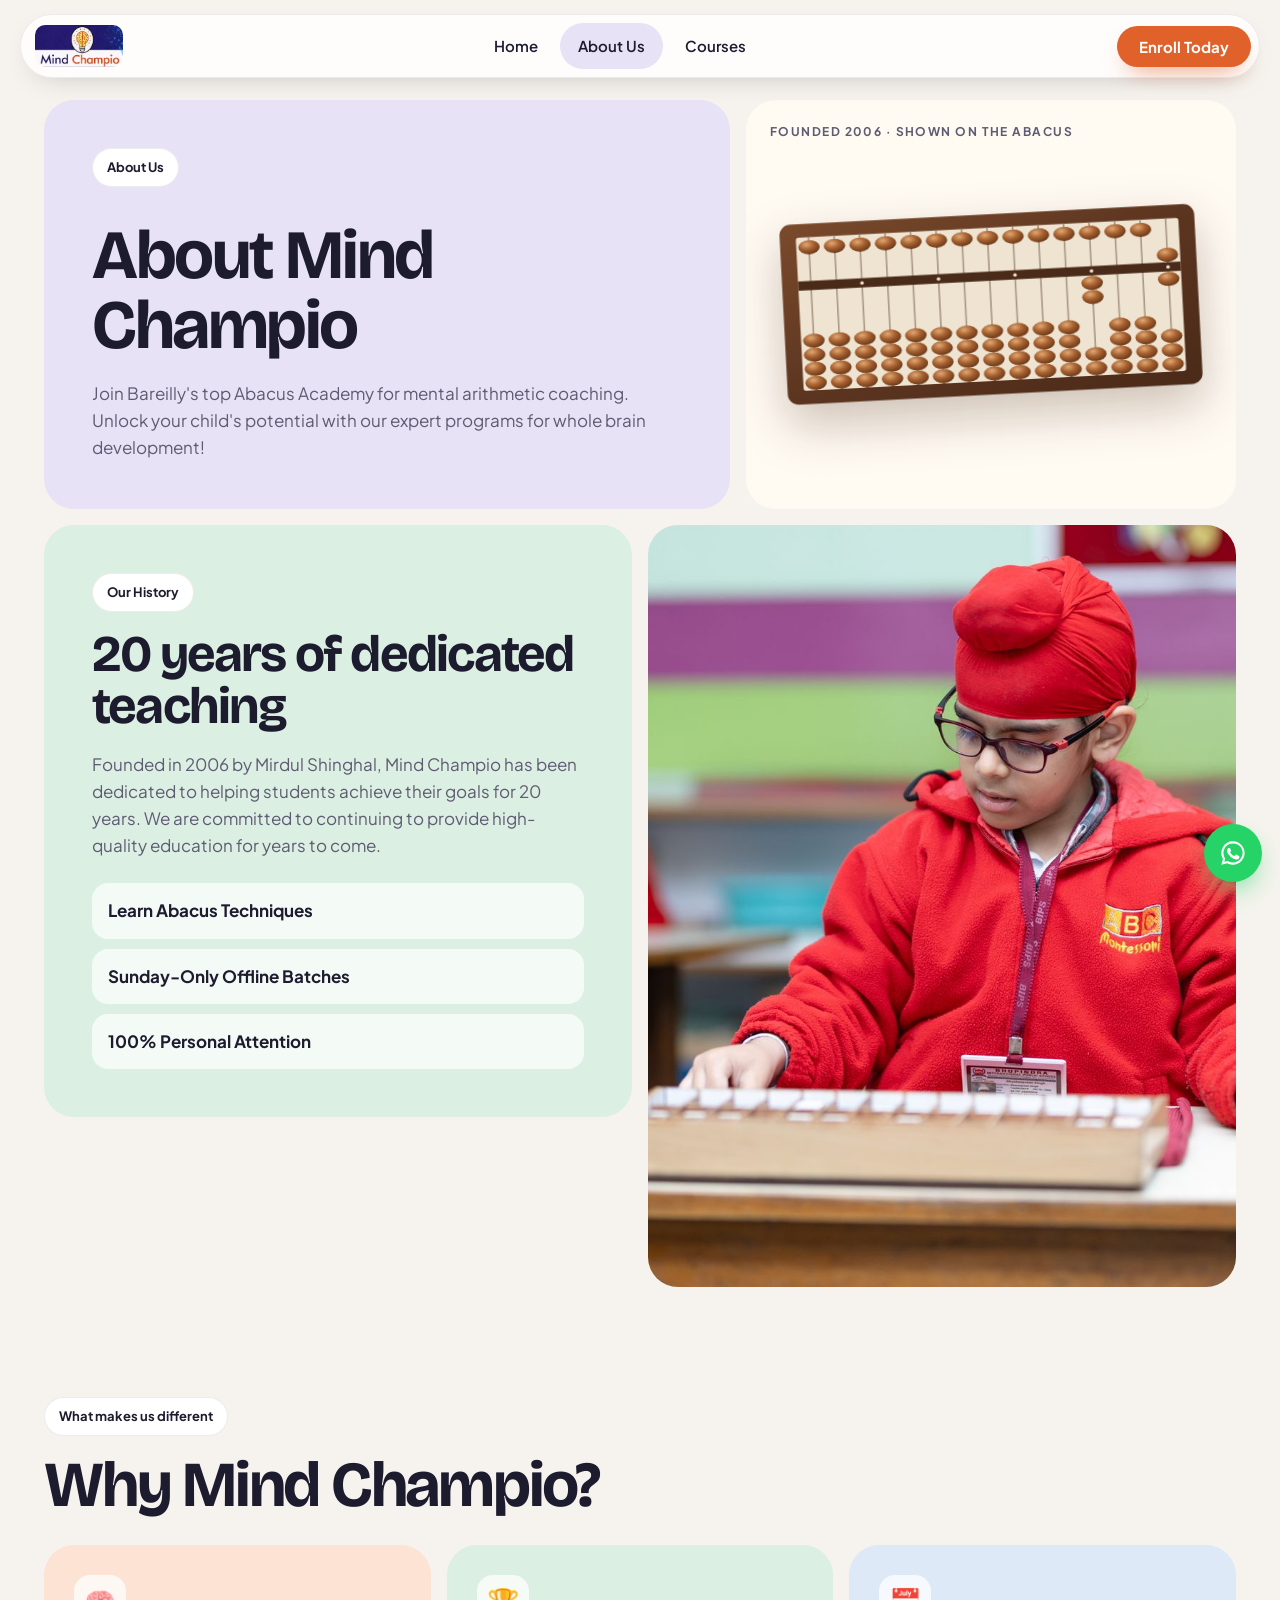
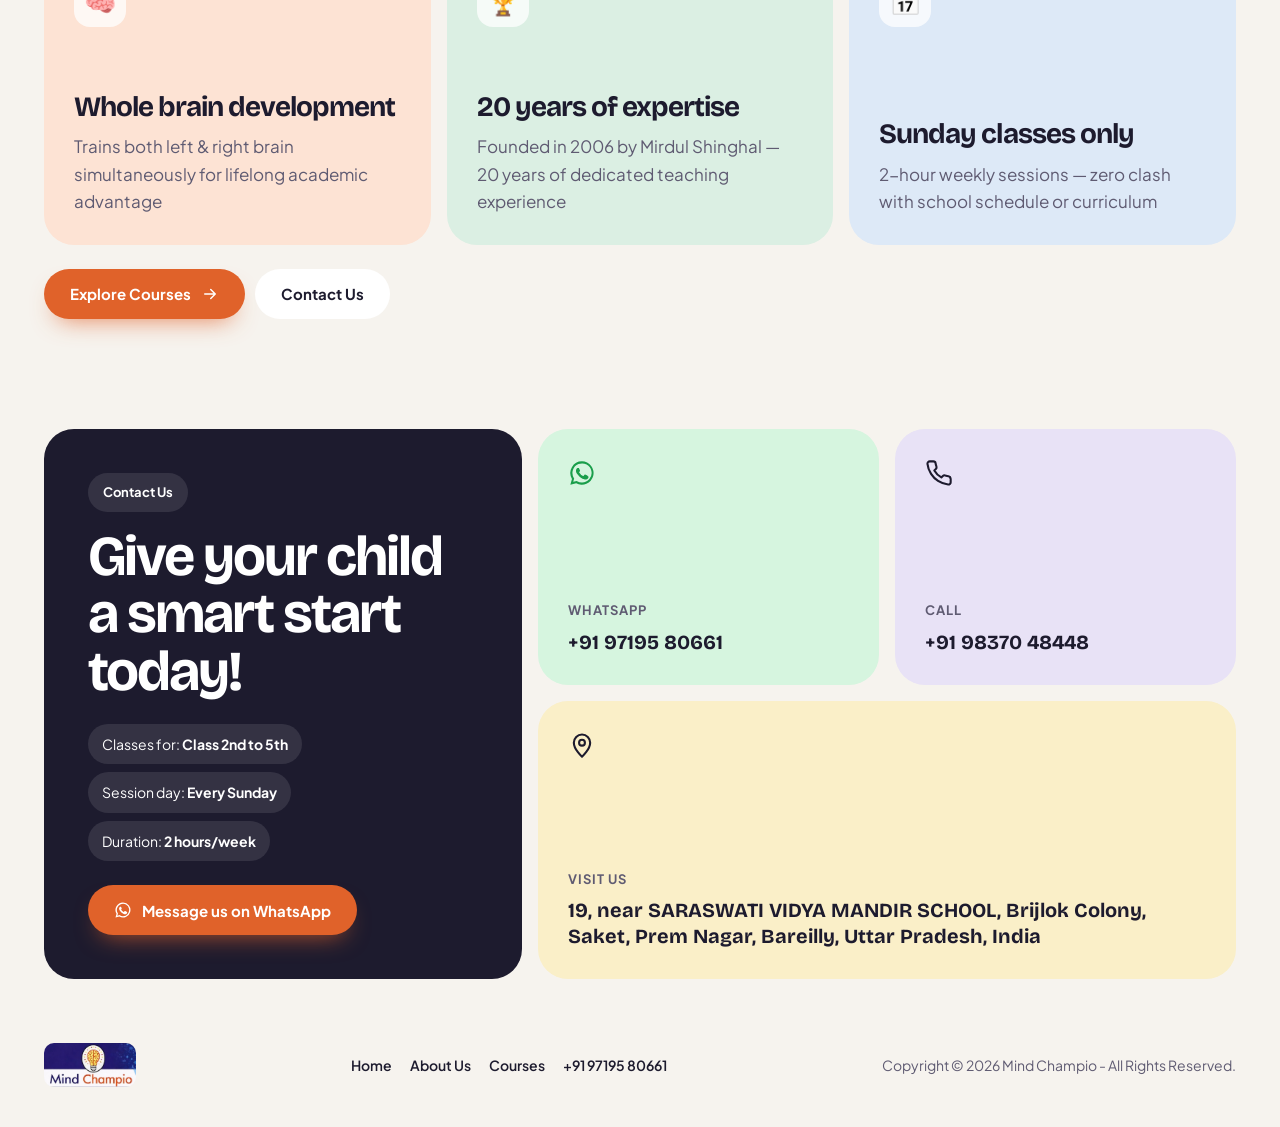
==== commit c53a1f3e: "Correct founder name spelling to Mirdul Shinghal Co-Authored-By: Claude Opus 5.5 <noreply@anthropic." ====
--- a/about.html
+++ b/about.html
@@ -4,7 +4,7 @@
 <meta charset="utf-8">
 <meta name="viewport" content="width=device-width, initial-scale=1">
 <title>About Us | Mind Champio</title>
-<meta name="description" content="Founded in 2006 by Mridul Shinghal, Mind Champio is Bareilly's Abacus Academy for mental arithmetic coaching and whole brain development.">
+<meta name="description" content="Founded in 2006 by Mirdul Shinghal, Mind Champio is Bareilly's Abacus Academy for mental arithmetic coaching and whole brain development.">
 <meta property="og:title" content="Mind Champio">
 <meta property="og:description" content="Learn Abacus Techniques | Sunday-Only Offline Batches | 100% Personal Attention">
 <meta property="og:type" content="website">
@@ -29,12 +29,12 @@
 <div class="tile t-abacus rv"><small>Founded 2006 · shown on the abacus</small><svg class="soroban" viewBox="0 0 622 272" role="img" aria-label="Brown Indian classroom abacus with one upper and four lower beads on each rod, set to 2006"><defs><linearGradient id="wda" x1="0" y1="0" x2="1" y2="1"><stop offset="0" stop-color="#7a4a2b"/><stop offset=".5" stop-color="#5c3520"/><stop offset="1" stop-color="#4a2a18"/></linearGradient><radialGradient id="bda" cx=".38" cy=".3" r=".8"><stop offset="0" stop-color="#e2a873"/><stop offset=".45" stop-color="#a5602f"/><stop offset="1" stop-color="#5a2f15"/></radialGradient></defs><rect x="2" y="2" width="618" height="268" rx="16" fill="url(#wda)"/><rect x="26" y="22" width="570" height="228" rx="4" fill="#efe4d2"/><line x1="45.0" y1="22" x2="45.0" y2="250" stroke="#a89884" stroke-width="2.4"/><line x1="83.0" y1="22" x2="83.0" y2="250" stroke="#a89884" stroke-width="2.4"/><line x1="121.0" y1="22" x2="121.0" y2="250" stroke="#a89884" stroke-width="2.4"/><line x1="159.0" y1="22" x2="159.0" y2="250" stroke="#a89884" stroke-width="2.4"/><line x1="197.0" y1="22" x2="197.0" y2="250" stroke="#a89884" stroke-width="2.4"/><line x1="235.0" y1="22" x2="235.0" y2="250" stroke="#a89884" stroke-width="2.4"/><line x1="273.0" y1="22" x2="273.0" y2="250" stroke="#a89884" stroke-width="2.4"/><line x1="311.0" y1="22" x2="311.0" y2="250" stroke="#a89884" stroke-width="2.4"/><line x1="349.0" y1="22" x2="349.0" y2="250" stroke="#a89884" stroke-width="2.4"/><line x1="387.0" y1="22" x2="387.0" y2="250" stroke="#a89884" stroke-width="2.4"/><line x1="425.0" y1="22" x2="425.0" y2="250" stroke="#a89884" stroke-width="2.4"/><line x1="463.0" y1="22" x2="463.0" y2="250" stroke="#a89884" stroke-width="2.4"/><line x1="501.0" y1="22" x2="501.0" y2="250" stroke="#a89884" stroke-width="2.4"/><line x1="539.0" y1="22" x2="539.0" y2="250" stroke="#a89884" stroke-width="2.4"/><line x1="577.0" y1="22" x2="577.0" y2="250" stroke="#a89884" stroke-width="2.4"/><rect x="26" y="87" width="570" height="14" fill="#4a2a18"/><circle cx="121.0" cy="94" r="2.6" fill="#f2e6d2"/><circle cx="235.0" cy="94" r="2.6" fill="#f2e6d2"/><circle cx="349.0" cy="94" r="2.6" fill="#f2e6d2"/><circle cx="463.0" cy="94" r="2.6" fill="#f2e6d2"/><circle cx="577.0" cy="94" r="2.6" fill="#f2e6d2"/><ellipse cx="45.0" cy="37" rx="16" ry="10.5" fill="url(#bda)"/><ellipse cx="45.0" cy="176" rx="16" ry="10.5" fill="url(#bda)"/><ellipse cx="45.0" cy="197" rx="16" ry="10.5" fill="url(#bda)"/><ellipse cx="45.0" cy="218" rx="16" ry="10.5" fill="url(#bda)"/><ellipse cx="45.0" cy="239" rx="16" ry="10.5" fill="url(#bda)"/><ellipse cx="83.0" cy="37" rx="16" ry="10.5" fill="url(#bda)"/><ellipse cx="83.0" cy="176" rx="16" ry="10.5" fill="url(#bda)"/><ellipse cx="83.0" cy="197" rx="16" ry="10.5" fill="url(#bda)"/><ellipse cx="83.0" cy="218" rx="16" ry="10.5" fill="url(#bda)"/><ellipse cx="83.0" cy="239" rx="16" ry="10.5" fill="url(#bda)"/><ellipse cx="121.0" cy="37" rx="16" ry="10.5" fill="url(#bda)"/><ellipse cx="121.0" cy="176" rx="16" ry="10.5" fill="url(#bda)"/><ellipse cx="121.0" cy="197" rx="16" ry="10.5" fill="url(#bda)"/><ellipse cx="121.0" cy="218" rx="16" ry="10.5" fill="url(#bda)"/><ellipse cx="121.0" cy="239" rx="16" ry="10.5" fill="url(#bda)"/><ellipse cx="159.0" cy="37" rx="16" ry="10.5" fill="url(#bda)"/><ellipse cx="159.0" cy="176" rx="16" ry="10.5" fill="url(#bda)"/><ellipse cx="159.0" cy="197" rx="16" ry="10.5" fill="url(#bda)"/><ellipse cx="159.0" cy="218" rx="16" ry="10.5" fill="url(#bda)"/><ellipse cx="159.0" cy="239" rx="16" ry="10.5" fill="url(#bda)"/><ellipse cx="197.0" cy="37" rx="16" ry="10.5" fill="url(#bda)"/><ellipse cx="197.0" cy="176" rx="16" ry="10.5" fill="url(#bda)"/><ellipse cx="197.0" cy="197" rx="16" ry="10.5" fill="url(#bda)"/><ellipse cx="197.0" cy="218" rx="16" ry="10.5" fill="url(#bda)"/><ellipse cx="197.0" cy="239" rx="16" ry="10.5" fill="url(#bda)"/><ellipse cx="235.0" cy="37" rx="16" ry="10.5" fill="url(#bda)"/><ellipse cx="235.0" cy="176" rx="16" ry="10.5" fill="url(#bda)"/><ellipse cx="235.0" cy="197" rx="16" ry="10.5" fill="url(#bda)"/><ellipse cx="235.0" cy="218" rx="16" ry="10.5" fill="url(#bda)"/><ellipse cx="235.0" cy="239" rx="16" ry="10.5" fill="url(#bda)"/><ellipse cx="273.0" cy="37" rx="16" ry="10.5" fill="url(#bda)"/><ellipse cx="273.0" cy="176" rx="16" ry="10.5" fill="url(#bda)"/><ellipse cx="273.0" cy="197" rx="16" ry="10.5" fill="url(#bda)"/><ellipse cx="273.0" cy="218" rx="16" ry="10.5" fill="url(#bda)"/><ellipse cx="273.0" cy="239" rx="16" ry="10.5" fill="url(#bda)"/><ellipse cx="311.0" cy="37" rx="16" ry="10.5" fill="url(#bda)"/><ellipse cx="311.0" cy="176" rx="16" ry="10.5" fill="url(#bda)"/><ellipse cx="311.0" cy="197" rx="16" ry="10.5" fill="url(#bda)"/><ellipse cx="311.0" cy="218" rx="16" ry="10.5" fill="url(#bda)"/><ellipse cx="311.0" cy="239" rx="16" ry="10.5" fill="url(#bda)"/><ellipse cx="349.0" cy="37" rx="16" ry="10.5" fill="url(#bda)"/><ellipse cx="349.0" cy="176" rx="16" ry="10.5" fill="url(#bda)"/><ellipse cx="349.0" cy="197" rx="16" ry="10.5" fill="url(#bda)"/><ellipse cx="349.0" cy="218" rx="16" ry="10.5" fill="url(#bda)"/><ellipse cx="349.0" cy="239" rx="16" ry="10.5" fill="url(#bda)"/><ellipse cx="387.0" cy="37" rx="16" ry="10.5" fill="url(#bda)"/><ellipse cx="387.0" cy="176" rx="16" ry="10.5" fill="url(#bda)"/><ellipse cx="387.0" cy="197" rx="16" ry="10.5" fill="url(#bda)"/><ellipse cx="387.0" cy="218" rx="16" ry="10.5" fill="url(#bda)"/><ellipse cx="387.0" cy="239" rx="16" ry="10.5" fill="url(#bda)"/><ellipse cx="425.0" cy="37" rx="16" ry="10.5" fill="url(#bda)"/><ellipse cx="425.0" cy="176" rx="16" ry="10.5" fill="url(#bda)"/><ellipse cx="425.0" cy="197" rx="16" ry="10.5" fill="url(#bda)"/><ellipse cx="425.0" cy="218" rx="16" ry="10.5" fill="url(#bda)"/><ellipse cx="425.0" cy="239" rx="16" ry="10.5" fill="url(#bda)"/><ellipse cx="463.0" cy="37" rx="16" ry="10.5" fill="url(#bda)"/><ellipse cx="463.0" cy="112" rx="16" ry="10.5" fill="url(#bda)"/><ellipse cx="463.0" cy="133" rx="16" ry="10.5" fill="url(#bda)"/><ellipse cx="463.0" cy="218" rx="16" ry="10.5" fill="url(#bda)"/><ellipse cx="463.0" cy="239" rx="16" ry="10.5" fill="url(#bda)"/><ellipse cx="501.0" cy="37" rx="16" ry="10.5" fill="url(#bda)"/><ellipse cx="501.0" cy="176" rx="16" ry="10.5" fill="url(#bda)"/><ellipse cx="501.0" cy="197" rx="16" ry="10.5" fill="url(#bda)"/><ellipse cx="501.0" cy="218" rx="16" ry="10.5" fill="url(#bda)"/><ellipse cx="501.0" cy="239" rx="16" ry="10.5" fill="url(#bda)"/><ellipse cx="539.0" cy="37" rx="16" ry="10.5" fill="url(#bda)"/><ellipse cx="539.0" cy="176" rx="16" ry="10.5" fill="url(#bda)"/><ellipse cx="539.0" cy="197" rx="16" ry="10.5" fill="url(#bda)"/><ellipse cx="539.0" cy="218" rx="16" ry="10.5" fill="url(#bda)"/><ellipse cx="539.0" cy="239" rx="16" ry="10.5" fill="url(#bda)"/><ellipse cx="577.0" cy="76" rx="16" ry="10.5" fill="url(#bda)"/><ellipse cx="577.0" cy="112" rx="16" ry="10.5" fill="url(#bda)"/><ellipse cx="577.0" cy="197" rx="16" ry="10.5" fill="url(#bda)"/><ellipse cx="577.0" cy="218" rx="16" ry="10.5" fill="url(#bda)"/><ellipse cx="577.0" cy="239" rx="16" ry="10.5" fill="url(#bda)"/></svg></div>
 </div>
 <section style="padding-top:16px"><div class="about">
-<div class="tile rv"><span class="label">Our History</span><h2>20 years of dedicated teaching</h2><p>Founded in 2006 by Mridul Shinghal, Mind Champio has been dedicated to helping students achieve their goals for 20 years. We are committed to continuing to provide high-quality education for years to come.</p>
+<div class="tile rv"><span class="label">Our History</span><h2>20 years of dedicated teaching</h2><p>Founded in 2006 by Mirdul Shinghal, Mind Champio has been dedicated to helping students achieve their goals for 20 years. We are committed to continuing to provide high-quality education for years to come.</p>
 <div class="c-side" style="background:none;padding:0"><ul><li>Learn Abacus Techniques</li><li>Sunday-Only Offline Batches</li><li>100% Personal Attention</li></ul></div></div>
 <div class="tile t-photo rv"><img src="assets/student-focus.jpg" alt="Student concentrating on a learning activity in class" loading="lazy" width="1600" height="1067"></div>
 </div></section>
 <section><div class="sh rv"><div><span class="label">What makes us different</span><h2>Why Mind Champio?</h2></div></div>
-<div class="why"><article class="tile peach rv"><div class="ic" aria-hidden="true">🧠</div><div><h3>Whole brain development</h3><p>Trains both left &amp; right brain simultaneously for lifelong academic advantage</p></div></article><article class="tile mint rv"><div class="ic" aria-hidden="true">🏆</div><div><h3>20 years of expertise</h3><p>Founded in 2006 by Mridul Shinghal — 20 years of dedicated teaching experience</p></div></article><article class="tile sky rv"><div class="ic" aria-hidden="true">📅</div><div><h3>Sunday classes only</h3><p>2-hour weekly sessions — zero clash with school schedule or curriculum</p></div></article></div>
+<div class="why"><article class="tile peach rv"><div class="ic" aria-hidden="true">🧠</div><div><h3>Whole brain development</h3><p>Trains both left &amp; right brain simultaneously for lifelong academic advantage</p></div></article><article class="tile mint rv"><div class="ic" aria-hidden="true">🏆</div><div><h3>20 years of expertise</h3><p>Founded in 2006 by Mirdul Shinghal — 20 years of dedicated teaching experience</p></div></article><article class="tile sky rv"><div class="ic" aria-hidden="true">📅</div><div><h3>Sunday classes only</h3><p>2-hour weekly sessions — zero clash with school schedule or curriculum</p></div></article></div>
 <div class="hero-actions rv" style="margin-top:24px;display:flex;gap:10px;flex-wrap:wrap"><a class="btn btn-or" href="courses.html">Explore Courses <svg viewBox="0 0 24 24" fill="none" stroke="currentColor" stroke-width="2" stroke-linecap="round" stroke-linejoin="round" aria-hidden="true"><path d="M5 12h14M13 6l6 6-6 6"/></svg></a><a class="btn btn-soft" style="background:#fff" href="#contact">Contact Us</a></div></section>
 <section id="contact"><div class="contact">
 <div class="tile k-head rv"><div><span class="label">Contact Us</span><h2>Give your child a smart start today!</h2></div>
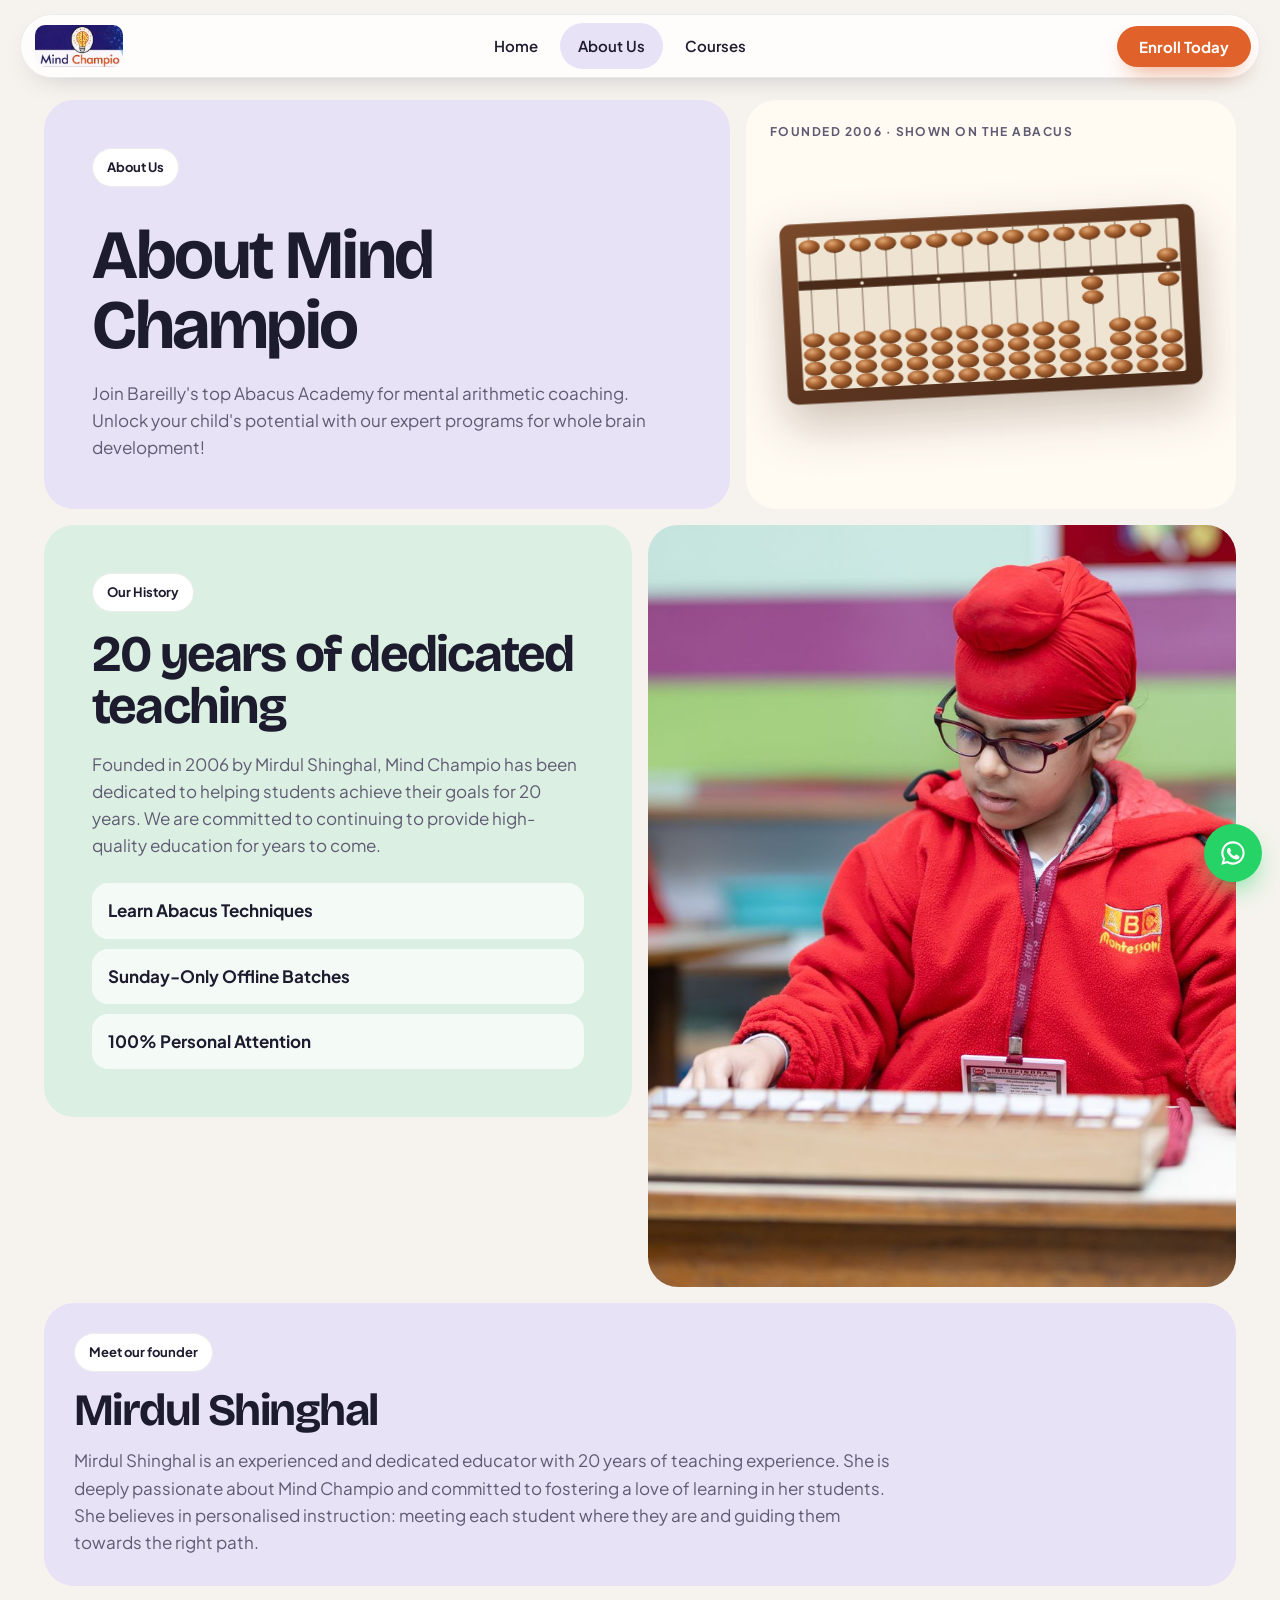
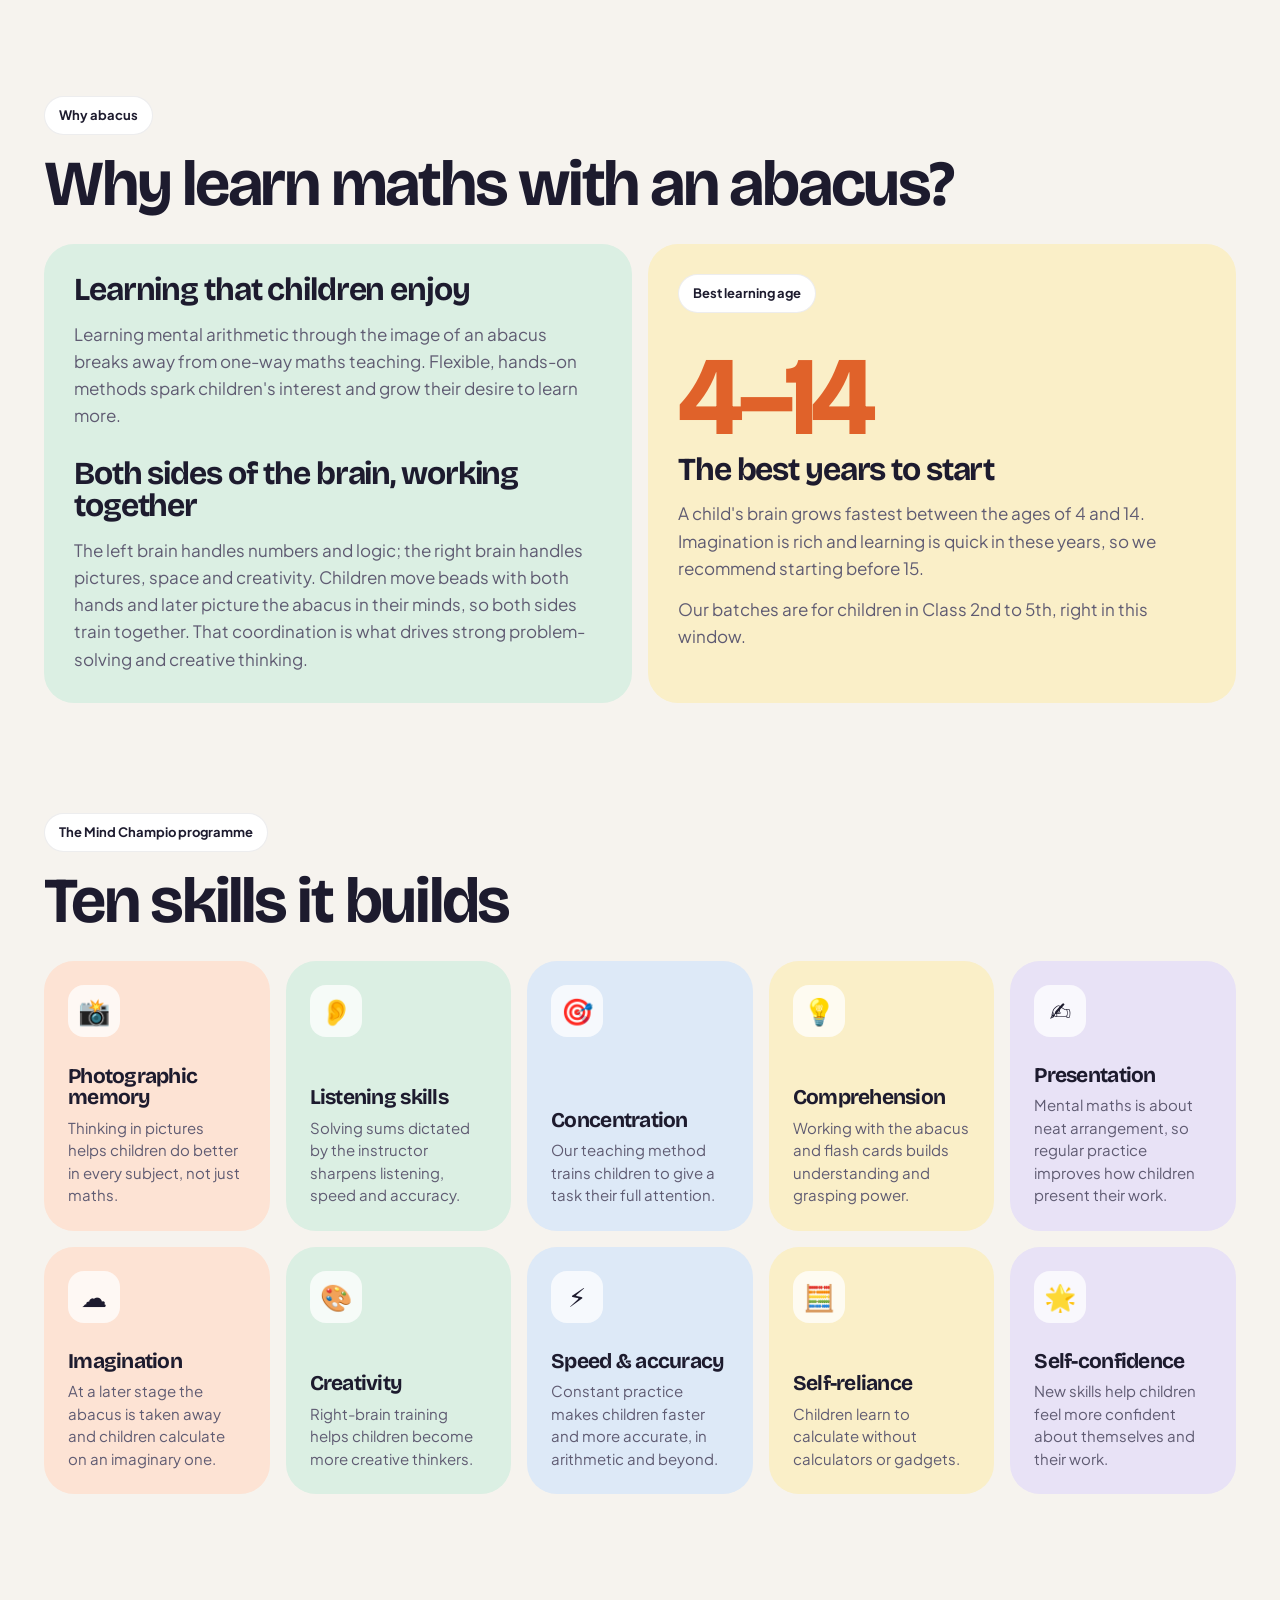
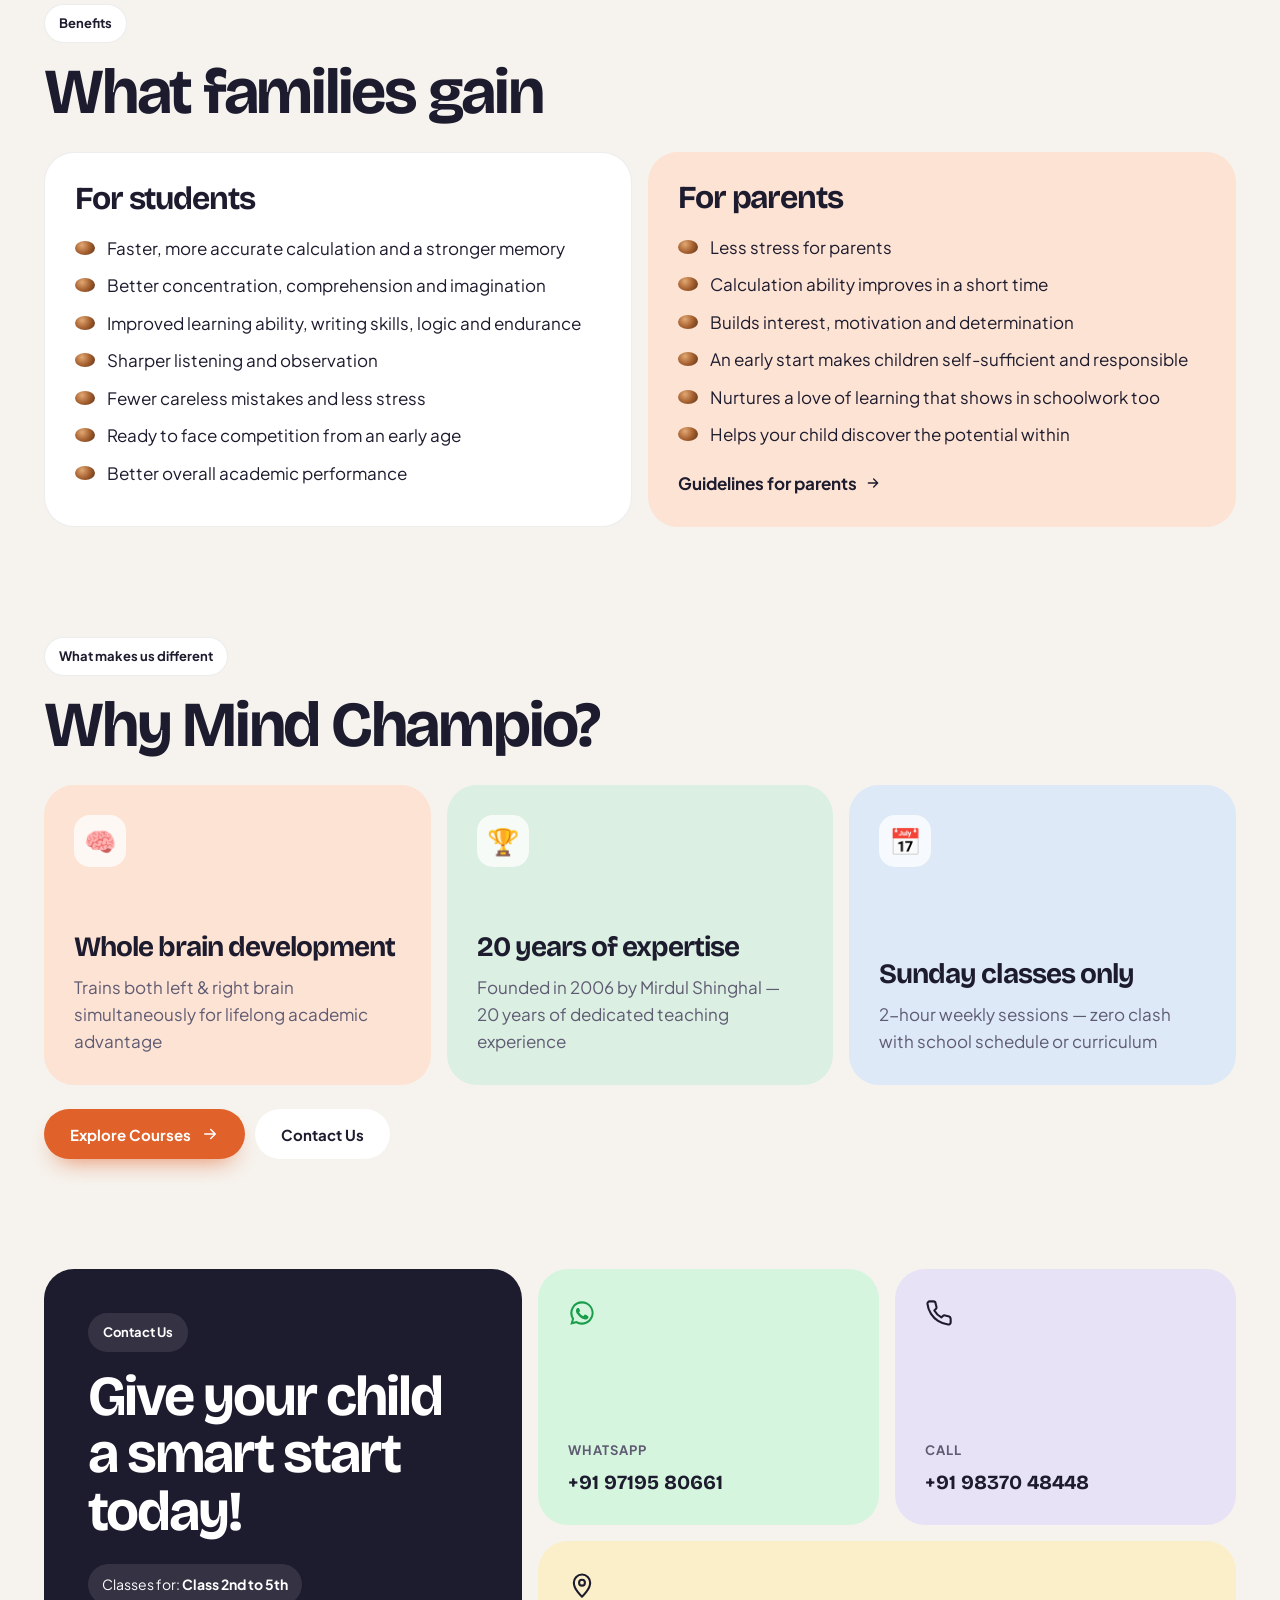
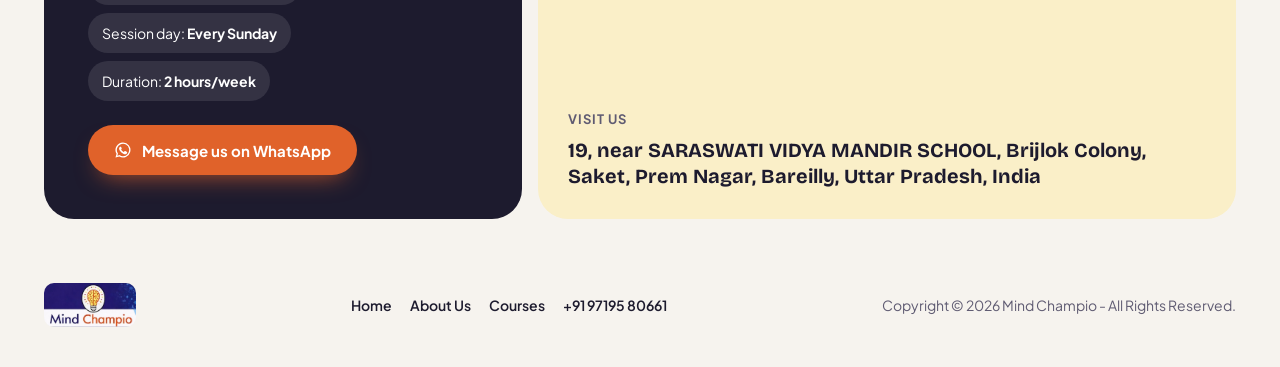
==== commit ec88dc0c: "Point Learn More buttons to detailed About and Courses sections Add founder bio, why abacus, best le" ====
--- a/about.html
+++ b/about.html
@@ -32,6 +32,19 @@
 <div class="tile rv"><span class="label">Our History</span><h2>20 years of dedicated teaching</h2><p>Founded in 2006 by Mirdul Shinghal, Mind Champio has been dedicated to helping students achieve their goals for 20 years. We are committed to continuing to provide high-quality education for years to come.</p>
 <div class="c-side" style="background:none;padding:0"><ul><li>Learn Abacus Techniques</li><li>Sunday-Only Offline Batches</li><li>100% Personal Attention</li></ul></div></div>
 <div class="tile t-photo rv"><img src="assets/student-focus.jpg" alt="Student concentrating on a learning activity in class" loading="lazy" width="1600" height="1067"></div>
+</div>
+<div class="tile lav prose rv" id="founder" style="margin-top:16px"><span class="label">Meet our founder</span><h2>Mirdul Shinghal</h2><p style="max-width:820px">Mirdul Shinghal is an experienced and dedicated educator with 20 years of teaching experience. She is deeply passionate about Mind Champio and committed to fostering a love of learning in her students. She believes in personalised instruction: meeting each student where they are and guiding them towards the right path.</p></div></section>
+<section id="why-abacus"><div class="sh rv"><div><span class="label">Why abacus</span><h2>Why learn maths with an abacus?</h2></div></div>
+<div class="split2">
+<div class="tile mint prose rv"><h3>Learning that children enjoy</h3><p>Learning mental arithmetic through the image of an abacus breaks away from one-way maths teaching. Flexible, hands-on methods spark children's interest and grow their desire to learn more.</p><h3 style="margin-top:28px">Both sides of the brain, working together</h3><p>The left brain handles numbers and logic; the right brain handles pictures, space and creativity. Children move beads with both hands and later picture the abacus in their minds, so both sides train together. That coordination is what drives strong problem-solving and creative thinking.</p></div>
+<div class="tile butter prose rv" id="best-age"><span class="label">Best learning age</span><div class="big">4–14</div><h3>The best years to start</h3><p>A child's brain grows fastest between the ages of 4 and 14. Imagination is rich and learning is quick in these years, so we recommend starting before 15.</p><p>Our batches are for children in Class 2nd to 5th, right in this window.</p></div>
+</div></section>
+<section id="skills"><div class="sh rv"><div><span class="label">The Mind Champio programme</span><h2>Ten skills it builds</h2></div></div>
+<div class="skills"><article class="tile peach rv"><div class="ic" aria-hidden="true">📸</div><div><h3>Photographic memory</h3><p>Thinking in pictures helps children do better in every subject, not just maths.</p></div></article><article class="tile mint rv"><div class="ic" aria-hidden="true">👂</div><div><h3>Listening skills</h3><p>Solving sums dictated by the instructor sharpens listening, speed and accuracy.</p></div></article><article class="tile sky rv"><div class="ic" aria-hidden="true">🎯</div><div><h3>Concentration</h3><p>Our teaching method trains children to give a task their full attention.</p></div></article><article class="tile butter rv"><div class="ic" aria-hidden="true">💡</div><div><h3>Comprehension</h3><p>Working with the abacus and flash cards builds understanding and grasping power.</p></div></article><article class="tile lav rv"><div class="ic" aria-hidden="true">✍️</div><div><h3>Presentation</h3><p>Mental maths is about neat arrangement, so regular practice improves how children present their work.</p></div></article><article class="tile peach rv"><div class="ic" aria-hidden="true">☁️</div><div><h3>Imagination</h3><p>At a later stage the abacus is taken away and children calculate on an imaginary one.</p></div></article><article class="tile mint rv"><div class="ic" aria-hidden="true">🎨</div><div><h3>Creativity</h3><p>Right-brain training helps children become more creative thinkers.</p></div></article><article class="tile sky rv"><div class="ic" aria-hidden="true">⚡</div><div><h3>Speed &amp; accuracy</h3><p>Constant practice makes children faster and more accurate, in arithmetic and beyond.</p></div></article><article class="tile butter rv"><div class="ic" aria-hidden="true">🧮</div><div><h3>Self-reliance</h3><p>Children learn to calculate without calculators or gadgets.</p></div></article><article class="tile lav rv"><div class="ic" aria-hidden="true">🌟</div><div><h3>Self-confidence</h3><p>New skills help children feel more confident about themselves and their work.</p></div></article></div></section>
+<section id="benefits"><div class="sh rv"><div><span class="label">Benefits</span><h2>What families gain</h2></div></div>
+<div class="split2">
+<div class="tile prose rv" style="background:#fff;border:1px solid var(--line)"><h3>For students</h3><ul class="ticks"><li>Faster, more accurate calculation and a stronger memory</li><li>Better concentration, comprehension and imagination</li><li>Improved learning ability, writing skills, logic and endurance</li><li>Sharper listening and observation</li><li>Fewer careless mistakes and less stress</li><li>Ready to face competition from an early age</li><li>Better overall academic performance</li></ul></div>
+<div class="tile peach prose rv"><h3>For parents</h3><ul class="ticks"><li>Less stress for parents</li><li>Calculation ability improves in a short time</li><li>Builds interest, motivation and determination</li><li>An early start makes children self-sufficient and responsible</li><li>Nurtures a love of learning that shows in schoolwork too</li><li>Helps your child discover the potential within</li></ul><a class="more" href="courses.html#guidelines">Guidelines for parents <svg viewBox="0 0 24 24" fill="none" stroke="currentColor" stroke-width="2" stroke-linecap="round" stroke-linejoin="round" aria-hidden="true"><path d="M5 12h14M13 6l6 6-6 6"/></svg></a></div>
 </div></section>
 <section><div class="sh rv"><div><span class="label">What makes us different</span><h2>Why Mind Champio?</h2></div></div>
 <div class="why"><article class="tile peach rv"><div class="ic" aria-hidden="true">🧠</div><div><h3>Whole brain development</h3><p>Trains both left &amp; right brain simultaneously for lifelong academic advantage</p></div></article><article class="tile mint rv"><div class="ic" aria-hidden="true">🏆</div><div><h3>20 years of expertise</h3><p>Founded in 2006 by Mirdul Shinghal — 20 years of dedicated teaching experience</p></div></article><article class="tile sky rv"><div class="ic" aria-hidden="true">📅</div><div><h3>Sunday classes only</h3><p>2-hour weekly sessions — zero clash with school schedule or curriculum</p></div></article></div>
--- a/assets/style.css
+++ b/assets/style.css
@@ -88,6 +88,26 @@
 .nav a[aria-current="page"]{background:var(--lav)}
 .label,.pill{align-self:flex-start;width:max-content;max-width:100%}
 .more{display:inline-flex;align-items:center;gap:8px;font-weight:700;margin-top:22px}.more svg{width:16px;height:16px}
+[id]{scroll-margin-top:110px}
+.split2{display:grid;grid-template-columns:1fr 1fr;gap:16px}
+@media(max-width:860px){.split2{grid-template-columns:1fr}}
+.prose h2{font-size:clamp(1.9rem,3.6vw,2.8rem)}.prose h3{font-size:clamp(1.5rem,2.6vw,2rem)}.prose p{color:var(--muted);margin:14px 0 0}
+.big{font:700 clamp(4rem,9vw,7rem)/.9 "Bricolage Grotesque",sans-serif;letter-spacing:-.05em;color:var(--orange);margin:18px 0 6px}
+.skills{display:grid;grid-template-columns:repeat(5,1fr);gap:16px}
+.skills .tile{min-height:230px;display:flex;flex-direction:column;justify-content:space-between;padding:24px}
+.skills h3{font-size:21px;margin-top:28px}.skills p{margin:8px 0 0;color:var(--muted);font-size:15px;line-height:1.5}
+.lav{background:var(--lav)}
+@media(max-width:1060px){.skills{grid-template-columns:repeat(3,1fr)}}
+@media(max-width:700px){.skills{grid-template-columns:1fr 1fr}.skills .tile{min-height:0}}
+@media(max-width:440px){.skills{grid-template-columns:1fr}}
+.ticks{list-style:none;padding:0;margin:20px 0 0;display:grid;gap:12px}
+.ticks li{position:relative;padding-left:32px;line-height:1.5}
+.ticks li::before{content:"";position:absolute;left:0;top:5px;width:20px;height:14px;border-radius:50%;background:radial-gradient(circle at 35% 30%,#e2a873,#a5602f 50%,#5a2f15)}
+.obj{list-style:none;counter-reset:o;padding:0;margin:24px 0 0;display:grid;grid-template-columns:1fr 1fr;gap:10px 24px}
+.obj li{counter-increment:o;display:flex;gap:14px;align-items:baseline;background:var(--bg);border-radius:16px;padding:14px 16px;font-weight:600;line-height:1.4}
+.obj li::before{content:counter(o,decimal-leading-zero);font:700 14px/1 "Bricolage Grotesque",sans-serif;color:var(--orange)}
+@media(max-width:700px){.obj{grid-template-columns:1fr}}
+.note{margin-top:20px;background:var(--butter);border-radius:18px;padding:16px 18px;font-weight:600}
 .js .rv{opacity:0;transform:translateY(22px);transition:opacity .8s ease,transform .8s cubic-bezier(.2,.7,.2,1)}.js .rv.in{opacity:1;transform:none}
 @media (prefers-reduced-motion:reduce){.js .rv{opacity:1;transform:none;transition:none}*{animation:none!important;scroll-behavior:auto!important}}
 .wa-float{position:fixed;right:18px;bottom:18px;z-index:60;width:58px;height:58px;border-radius:50%;background:#25d366;color:#fff;display:grid;place-items:center;box-shadow:0 12px 28px -8px rgba(37,211,102,.7);transition:transform .2s}
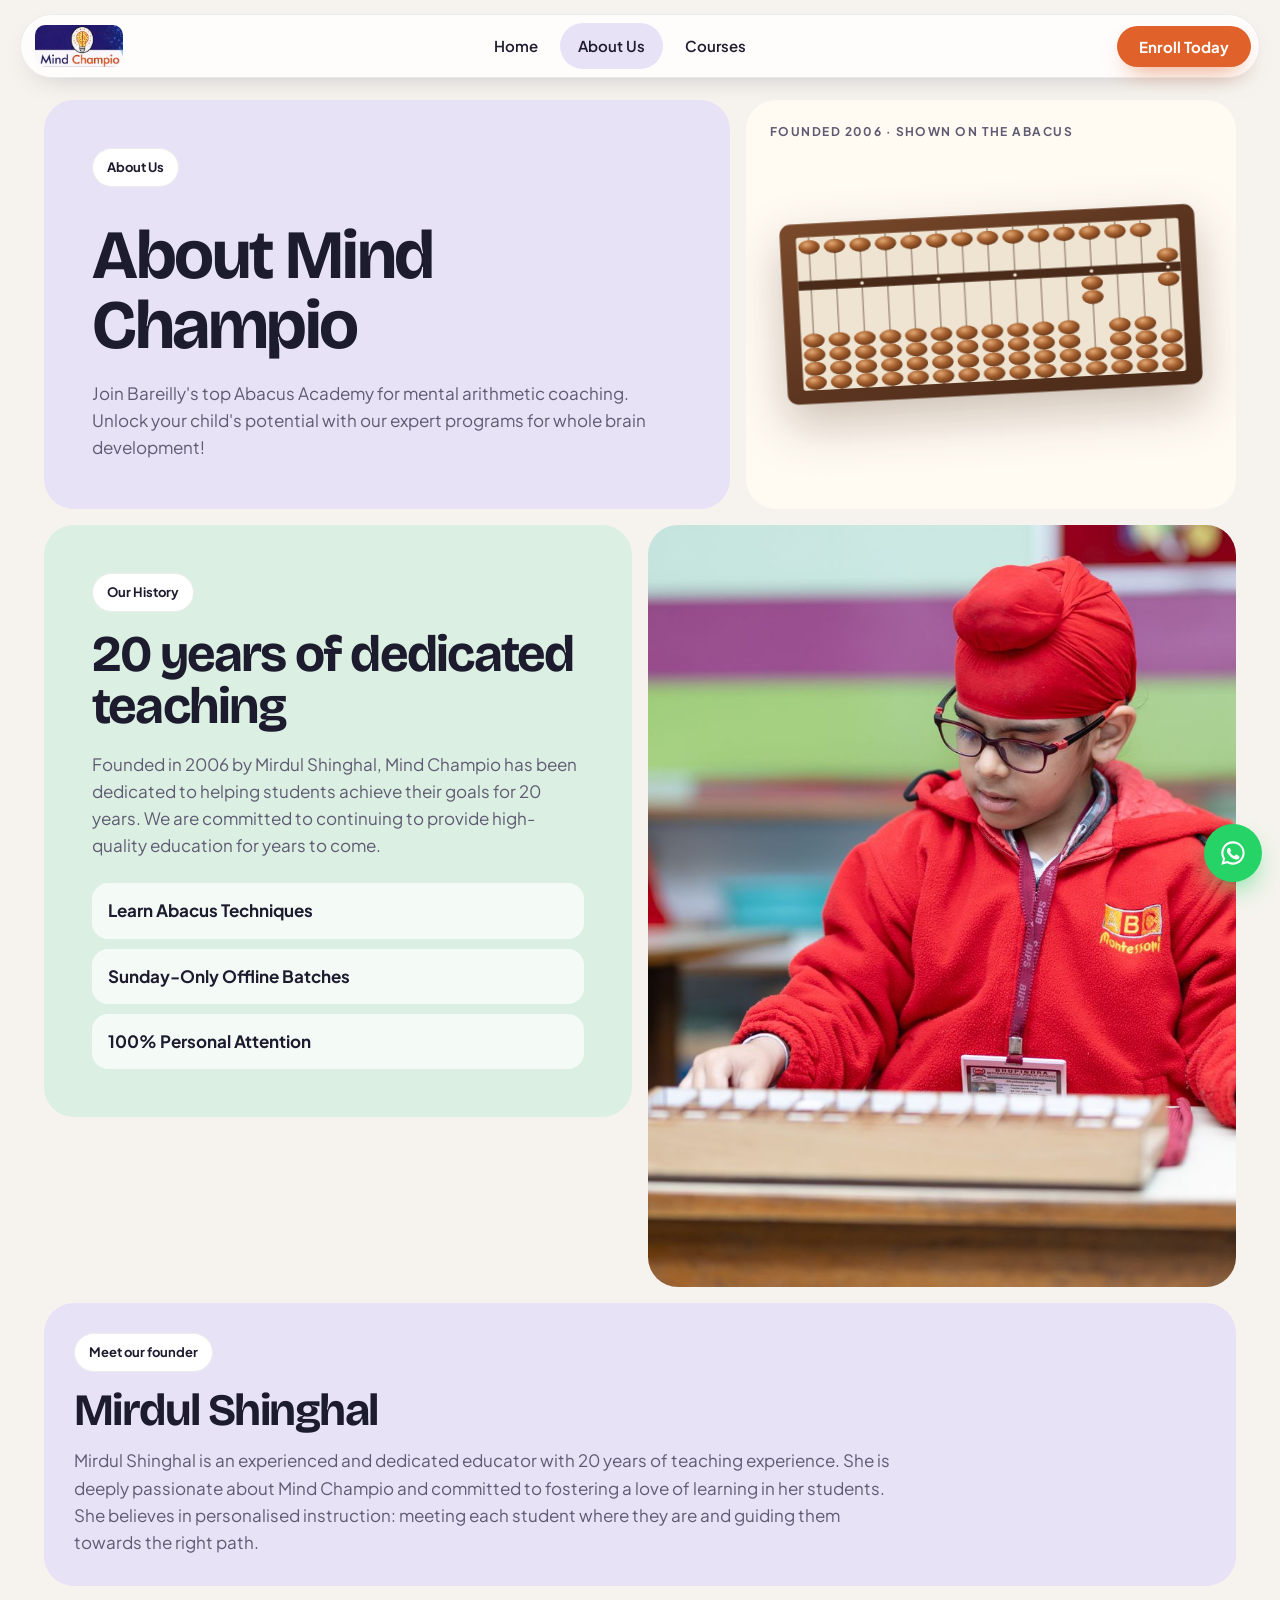
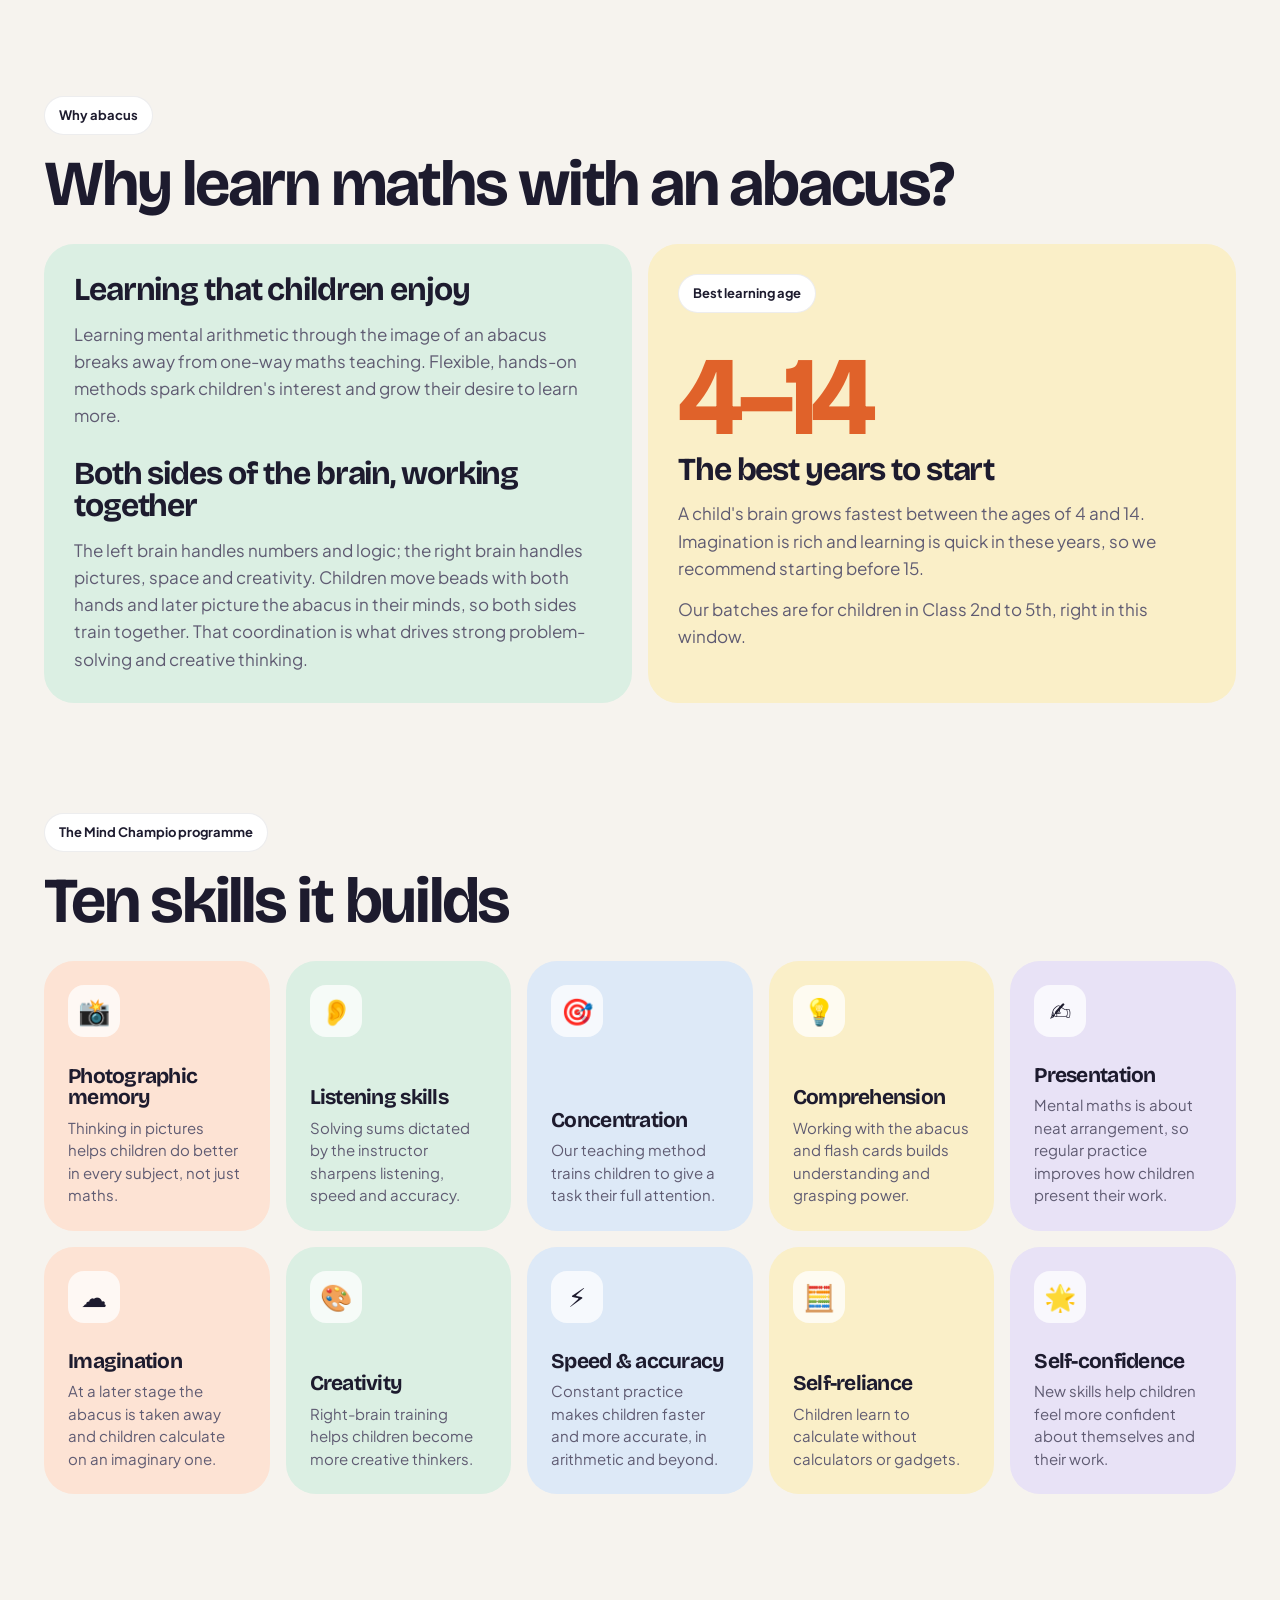
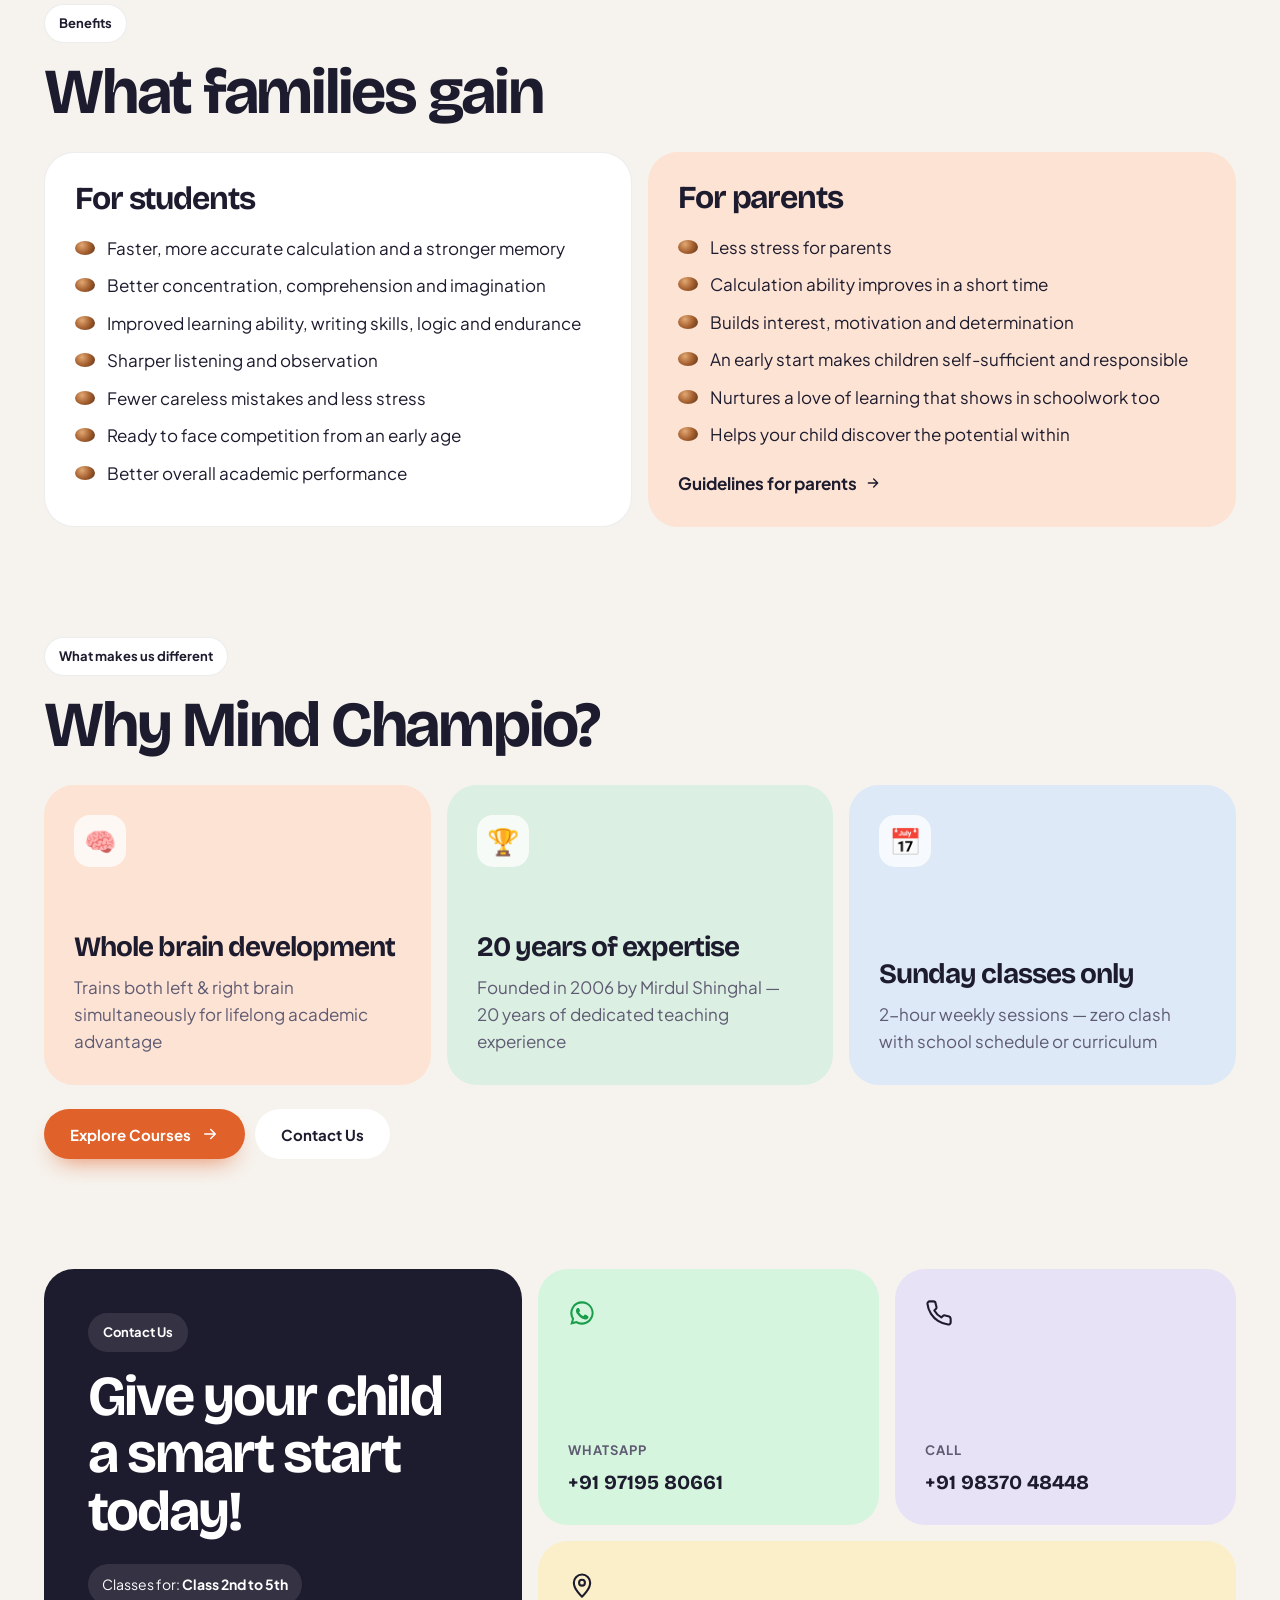
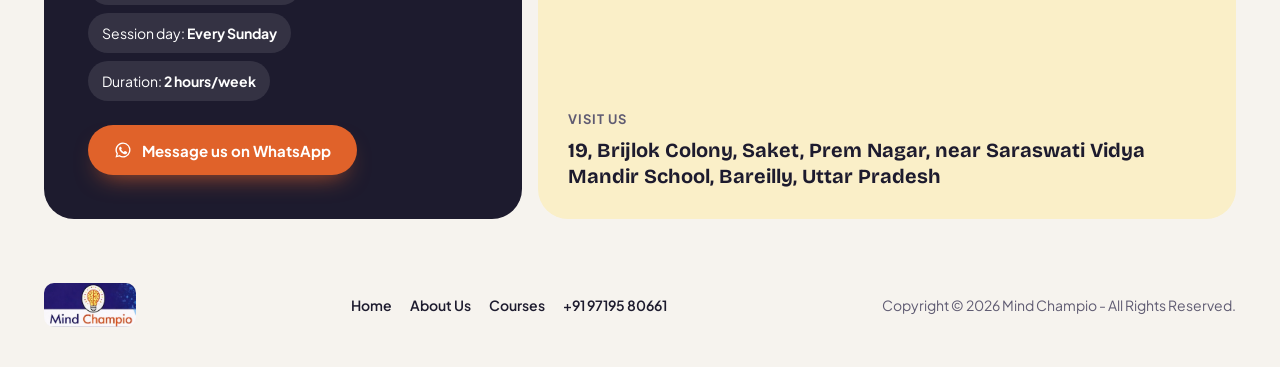
==== commit 1d236f90: "Remove 'Indian abacus' label and correct address Co-Authored-By: Claude Opus 5.5 <noreply@anthropic." ====
--- a/about.html
+++ b/about.html
@@ -26,7 +26,7 @@
 <main><div class="wrap">
 <div class="page-hero">
 <div class="tile rv"><span class="label">About Us</span><h1>About Mind Champio</h1><p>Join Bareilly's top Abacus Academy for mental arithmetic coaching. Unlock your child's potential with our expert programs for whole brain development!</p></div>
-<div class="tile t-abacus rv"><small>Founded 2006 · shown on the abacus</small><svg class="soroban" viewBox="0 0 622 272" role="img" aria-label="Brown Indian classroom abacus with one upper and four lower beads on each rod, set to 2006"><defs><linearGradient id="wda" x1="0" y1="0" x2="1" y2="1"><stop offset="0" stop-color="#7a4a2b"/><stop offset=".5" stop-color="#5c3520"/><stop offset="1" stop-color="#4a2a18"/></linearGradient><radialGradient id="bda" cx=".38" cy=".3" r=".8"><stop offset="0" stop-color="#e2a873"/><stop offset=".45" stop-color="#a5602f"/><stop offset="1" stop-color="#5a2f15"/></radialGradient></defs><rect x="2" y="2" width="618" height="268" rx="16" fill="url(#wda)"/><rect x="26" y="22" width="570" height="228" rx="4" fill="#efe4d2"/><line x1="45.0" y1="22" x2="45.0" y2="250" stroke="#a89884" stroke-width="2.4"/><line x1="83.0" y1="22" x2="83.0" y2="250" stroke="#a89884" stroke-width="2.4"/><line x1="121.0" y1="22" x2="121.0" y2="250" stroke="#a89884" stroke-width="2.4"/><line x1="159.0" y1="22" x2="159.0" y2="250" stroke="#a89884" stroke-width="2.4"/><line x1="197.0" y1="22" x2="197.0" y2="250" stroke="#a89884" stroke-width="2.4"/><line x1="235.0" y1="22" x2="235.0" y2="250" stroke="#a89884" stroke-width="2.4"/><line x1="273.0" y1="22" x2="273.0" y2="250" stroke="#a89884" stroke-width="2.4"/><line x1="311.0" y1="22" x2="311.0" y2="250" stroke="#a89884" stroke-width="2.4"/><line x1="349.0" y1="22" x2="349.0" y2="250" stroke="#a89884" stroke-width="2.4"/><line x1="387.0" y1="22" x2="387.0" y2="250" stroke="#a89884" stroke-width="2.4"/><line x1="425.0" y1="22" x2="425.0" y2="250" stroke="#a89884" stroke-width="2.4"/><line x1="463.0" y1="22" x2="463.0" y2="250" stroke="#a89884" stroke-width="2.4"/><line x1="501.0" y1="22" x2="501.0" y2="250" stroke="#a89884" stroke-width="2.4"/><line x1="539.0" y1="22" x2="539.0" y2="250" stroke="#a89884" stroke-width="2.4"/><line x1="577.0" y1="22" x2="577.0" y2="250" stroke="#a89884" stroke-width="2.4"/><rect x="26" y="87" width="570" height="14" fill="#4a2a18"/><circle cx="121.0" cy="94" r="2.6" fill="#f2e6d2"/><circle cx="235.0" cy="94" r="2.6" fill="#f2e6d2"/><circle cx="349.0" cy="94" r="2.6" fill="#f2e6d2"/><circle cx="463.0" cy="94" r="2.6" fill="#f2e6d2"/><circle cx="577.0" cy="94" r="2.6" fill="#f2e6d2"/><ellipse cx="45.0" cy="37" rx="16" ry="10.5" fill="url(#bda)"/><ellipse cx="45.0" cy="176" rx="16" ry="10.5" fill="url(#bda)"/><ellipse cx="45.0" cy="197" rx="16" ry="10.5" fill="url(#bda)"/><ellipse cx="45.0" cy="218" rx="16" ry="10.5" fill="url(#bda)"/><ellipse cx="45.0" cy="239" rx="16" ry="10.5" fill="url(#bda)"/><ellipse cx="83.0" cy="37" rx="16" ry="10.5" fill="url(#bda)"/><ellipse cx="83.0" cy="176" rx="16" ry="10.5" fill="url(#bda)"/><ellipse cx="83.0" cy="197" rx="16" ry="10.5" fill="url(#bda)"/><ellipse cx="83.0" cy="218" rx="16" ry="10.5" fill="url(#bda)"/><ellipse cx="83.0" cy="239" rx="16" ry="10.5" fill="url(#bda)"/><ellipse cx="121.0" cy="37" rx="16" ry="10.5" fill="url(#bda)"/><ellipse cx="121.0" cy="176" rx="16" ry="10.5" fill="url(#bda)"/><ellipse cx="121.0" cy="197" rx="16" ry="10.5" fill="url(#bda)"/><ellipse cx="121.0" cy="218" rx="16" ry="10.5" fill="url(#bda)"/><ellipse cx="121.0" cy="239" rx="16" ry="10.5" fill="url(#bda)"/><ellipse cx="159.0" cy="37" rx="16" ry="10.5" fill="url(#bda)"/><ellipse cx="159.0" cy="176" rx="16" ry="10.5" fill="url(#bda)"/><ellipse cx="159.0" cy="197" rx="16" ry="10.5" fill="url(#bda)"/><ellipse cx="159.0" cy="218" rx="16" ry="10.5" fill="url(#bda)"/><ellipse cx="159.0" cy="239" rx="16" ry="10.5" fill="url(#bda)"/><ellipse cx="197.0" cy="37" rx="16" ry="10.5" fill="url(#bda)"/><ellipse cx="197.0" cy="176" rx="16" ry="10.5" fill="url(#bda)"/><ellipse cx="197.0" cy="197" rx="16" ry="10.5" fill="url(#bda)"/><ellipse cx="197.0" cy="218" rx="16" ry="10.5" fill="url(#bda)"/><ellipse cx="197.0" cy="239" rx="16" ry="10.5" fill="url(#bda)"/><ellipse cx="235.0" cy="37" rx="16" ry="10.5" fill="url(#bda)"/><ellipse cx="235.0" cy="176" rx="16" ry="10.5" fill="url(#bda)"/><ellipse cx="235.0" cy="197" rx="16" ry="10.5" fill="url(#bda)"/><ellipse cx="235.0" cy="218" rx="16" ry="10.5" fill="url(#bda)"/><ellipse cx="235.0" cy="239" rx="16" ry="10.5" fill="url(#bda)"/><ellipse cx="273.0" cy="37" rx="16" ry="10.5" fill="url(#bda)"/><ellipse cx="273.0" cy="176" rx="16" ry="10.5" fill="url(#bda)"/><ellipse cx="273.0" cy="197" rx="16" ry="10.5" fill="url(#bda)"/><ellipse cx="273.0" cy="218" rx="16" ry="10.5" fill="url(#bda)"/><ellipse cx="273.0" cy="239" rx="16" ry="10.5" fill="url(#bda)"/><ellipse cx="311.0" cy="37" rx="16" ry="10.5" fill="url(#bda)"/><ellipse cx="311.0" cy="176" rx="16" ry="10.5" fill="url(#bda)"/><ellipse cx="311.0" cy="197" rx="16" ry="10.5" fill="url(#bda)"/><ellipse cx="311.0" cy="218" rx="16" ry="10.5" fill="url(#bda)"/><ellipse cx="311.0" cy="239" rx="16" ry="10.5" fill="url(#bda)"/><ellipse cx="349.0" cy="37" rx="16" ry="10.5" fill="url(#bda)"/><ellipse cx="349.0" cy="176" rx="16" ry="10.5" fill="url(#bda)"/><ellipse cx="349.0" cy="197" rx="16" ry="10.5" fill="url(#bda)"/><ellipse cx="349.0" cy="218" rx="16" ry="10.5" fill="url(#bda)"/><ellipse cx="349.0" cy="239" rx="16" ry="10.5" fill="url(#bda)"/><ellipse cx="387.0" cy="37" rx="16" ry="10.5" fill="url(#bda)"/><ellipse cx="387.0" cy="176" rx="16" ry="10.5" fill="url(#bda)"/><ellipse cx="387.0" cy="197" rx="16" ry="10.5" fill="url(#bda)"/><ellipse cx="387.0" cy="218" rx="16" ry="10.5" fill="url(#bda)"/><ellipse cx="387.0" cy="239" rx="16" ry="10.5" fill="url(#bda)"/><ellipse cx="425.0" cy="37" rx="16" ry="10.5" fill="url(#bda)"/><ellipse cx="425.0" cy="176" rx="16" ry="10.5" fill="url(#bda)"/><ellipse cx="425.0" cy="197" rx="16" ry="10.5" fill="url(#bda)"/><ellipse cx="425.0" cy="218" rx="16" ry="10.5" fill="url(#bda)"/><ellipse cx="425.0" cy="239" rx="16" ry="10.5" fill="url(#bda)"/><ellipse cx="463.0" cy="37" rx="16" ry="10.5" fill="url(#bda)"/><ellipse cx="463.0" cy="112" rx="16" ry="10.5" fill="url(#bda)"/><ellipse cx="463.0" cy="133" rx="16" ry="10.5" fill="url(#bda)"/><ellipse cx="463.0" cy="218" rx="16" ry="10.5" fill="url(#bda)"/><ellipse cx="463.0" cy="239" rx="16" ry="10.5" fill="url(#bda)"/><ellipse cx="501.0" cy="37" rx="16" ry="10.5" fill="url(#bda)"/><ellipse cx="501.0" cy="176" rx="16" ry="10.5" fill="url(#bda)"/><ellipse cx="501.0" cy="197" rx="16" ry="10.5" fill="url(#bda)"/><ellipse cx="501.0" cy="218" rx="16" ry="10.5" fill="url(#bda)"/><ellipse cx="501.0" cy="239" rx="16" ry="10.5" fill="url(#bda)"/><ellipse cx="539.0" cy="37" rx="16" ry="10.5" fill="url(#bda)"/><ellipse cx="539.0" cy="176" rx="16" ry="10.5" fill="url(#bda)"/><ellipse cx="539.0" cy="197" rx="16" ry="10.5" fill="url(#bda)"/><ellipse cx="539.0" cy="218" rx="16" ry="10.5" fill="url(#bda)"/><ellipse cx="539.0" cy="239" rx="16" ry="10.5" fill="url(#bda)"/><ellipse cx="577.0" cy="76" rx="16" ry="10.5" fill="url(#bda)"/><ellipse cx="577.0" cy="112" rx="16" ry="10.5" fill="url(#bda)"/><ellipse cx="577.0" cy="197" rx="16" ry="10.5" fill="url(#bda)"/><ellipse cx="577.0" cy="218" rx="16" ry="10.5" fill="url(#bda)"/><ellipse cx="577.0" cy="239" rx="16" ry="10.5" fill="url(#bda)"/></svg></div>
+<div class="tile t-abacus rv"><small>Founded 2006 · shown on the abacus</small><svg class="soroban" viewBox="0 0 622 272" role="img" aria-label="Brown classroom abacus with one upper and four lower beads on each rod, set to 2006"><defs><linearGradient id="wda" x1="0" y1="0" x2="1" y2="1"><stop offset="0" stop-color="#7a4a2b"/><stop offset=".5" stop-color="#5c3520"/><stop offset="1" stop-color="#4a2a18"/></linearGradient><radialGradient id="bda" cx=".38" cy=".3" r=".8"><stop offset="0" stop-color="#e2a873"/><stop offset=".45" stop-color="#a5602f"/><stop offset="1" stop-color="#5a2f15"/></radialGradient></defs><rect x="2" y="2" width="618" height="268" rx="16" fill="url(#wda)"/><rect x="26" y="22" width="570" height="228" rx="4" fill="#efe4d2"/><line x1="45.0" y1="22" x2="45.0" y2="250" stroke="#a89884" stroke-width="2.4"/><line x1="83.0" y1="22" x2="83.0" y2="250" stroke="#a89884" stroke-width="2.4"/><line x1="121.0" y1="22" x2="121.0" y2="250" stroke="#a89884" stroke-width="2.4"/><line x1="159.0" y1="22" x2="159.0" y2="250" stroke="#a89884" stroke-width="2.4"/><line x1="197.0" y1="22" x2="197.0" y2="250" stroke="#a89884" stroke-width="2.4"/><line x1="235.0" y1="22" x2="235.0" y2="250" stroke="#a89884" stroke-width="2.4"/><line x1="273.0" y1="22" x2="273.0" y2="250" stroke="#a89884" stroke-width="2.4"/><line x1="311.0" y1="22" x2="311.0" y2="250" stroke="#a89884" stroke-width="2.4"/><line x1="349.0" y1="22" x2="349.0" y2="250" stroke="#a89884" stroke-width="2.4"/><line x1="387.0" y1="22" x2="387.0" y2="250" stroke="#a89884" stroke-width="2.4"/><line x1="425.0" y1="22" x2="425.0" y2="250" stroke="#a89884" stroke-width="2.4"/><line x1="463.0" y1="22" x2="463.0" y2="250" stroke="#a89884" stroke-width="2.4"/><line x1="501.0" y1="22" x2="501.0" y2="250" stroke="#a89884" stroke-width="2.4"/><line x1="539.0" y1="22" x2="539.0" y2="250" stroke="#a89884" stroke-width="2.4"/><line x1="577.0" y1="22" x2="577.0" y2="250" stroke="#a89884" stroke-width="2.4"/><rect x="26" y="87" width="570" height="14" fill="#4a2a18"/><circle cx="121.0" cy="94" r="2.6" fill="#f2e6d2"/><circle cx="235.0" cy="94" r="2.6" fill="#f2e6d2"/><circle cx="349.0" cy="94" r="2.6" fill="#f2e6d2"/><circle cx="463.0" cy="94" r="2.6" fill="#f2e6d2"/><circle cx="577.0" cy="94" r="2.6" fill="#f2e6d2"/><ellipse cx="45.0" cy="37" rx="16" ry="10.5" fill="url(#bda)"/><ellipse cx="45.0" cy="176" rx="16" ry="10.5" fill="url(#bda)"/><ellipse cx="45.0" cy="197" rx="16" ry="10.5" fill="url(#bda)"/><ellipse cx="45.0" cy="218" rx="16" ry="10.5" fill="url(#bda)"/><ellipse cx="45.0" cy="239" rx="16" ry="10.5" fill="url(#bda)"/><ellipse cx="83.0" cy="37" rx="16" ry="10.5" fill="url(#bda)"/><ellipse cx="83.0" cy="176" rx="16" ry="10.5" fill="url(#bda)"/><ellipse cx="83.0" cy="197" rx="16" ry="10.5" fill="url(#bda)"/><ellipse cx="83.0" cy="218" rx="16" ry="10.5" fill="url(#bda)"/><ellipse cx="83.0" cy="239" rx="16" ry="10.5" fill="url(#bda)"/><ellipse cx="121.0" cy="37" rx="16" ry="10.5" fill="url(#bda)"/><ellipse cx="121.0" cy="176" rx="16" ry="10.5" fill="url(#bda)"/><ellipse cx="121.0" cy="197" rx="16" ry="10.5" fill="url(#bda)"/><ellipse cx="121.0" cy="218" rx="16" ry="10.5" fill="url(#bda)"/><ellipse cx="121.0" cy="239" rx="16" ry="10.5" fill="url(#bda)"/><ellipse cx="159.0" cy="37" rx="16" ry="10.5" fill="url(#bda)"/><ellipse cx="159.0" cy="176" rx="16" ry="10.5" fill="url(#bda)"/><ellipse cx="159.0" cy="197" rx="16" ry="10.5" fill="url(#bda)"/><ellipse cx="159.0" cy="218" rx="16" ry="10.5" fill="url(#bda)"/><ellipse cx="159.0" cy="239" rx="16" ry="10.5" fill="url(#bda)"/><ellipse cx="197.0" cy="37" rx="16" ry="10.5" fill="url(#bda)"/><ellipse cx="197.0" cy="176" rx="16" ry="10.5" fill="url(#bda)"/><ellipse cx="197.0" cy="197" rx="16" ry="10.5" fill="url(#bda)"/><ellipse cx="197.0" cy="218" rx="16" ry="10.5" fill="url(#bda)"/><ellipse cx="197.0" cy="239" rx="16" ry="10.5" fill="url(#bda)"/><ellipse cx="235.0" cy="37" rx="16" ry="10.5" fill="url(#bda)"/><ellipse cx="235.0" cy="176" rx="16" ry="10.5" fill="url(#bda)"/><ellipse cx="235.0" cy="197" rx="16" ry="10.5" fill="url(#bda)"/><ellipse cx="235.0" cy="218" rx="16" ry="10.5" fill="url(#bda)"/><ellipse cx="235.0" cy="239" rx="16" ry="10.5" fill="url(#bda)"/><ellipse cx="273.0" cy="37" rx="16" ry="10.5" fill="url(#bda)"/><ellipse cx="273.0" cy="176" rx="16" ry="10.5" fill="url(#bda)"/><ellipse cx="273.0" cy="197" rx="16" ry="10.5" fill="url(#bda)"/><ellipse cx="273.0" cy="218" rx="16" ry="10.5" fill="url(#bda)"/><ellipse cx="273.0" cy="239" rx="16" ry="10.5" fill="url(#bda)"/><ellipse cx="311.0" cy="37" rx="16" ry="10.5" fill="url(#bda)"/><ellipse cx="311.0" cy="176" rx="16" ry="10.5" fill="url(#bda)"/><ellipse cx="311.0" cy="197" rx="16" ry="10.5" fill="url(#bda)"/><ellipse cx="311.0" cy="218" rx="16" ry="10.5" fill="url(#bda)"/><ellipse cx="311.0" cy="239" rx="16" ry="10.5" fill="url(#bda)"/><ellipse cx="349.0" cy="37" rx="16" ry="10.5" fill="url(#bda)"/><ellipse cx="349.0" cy="176" rx="16" ry="10.5" fill="url(#bda)"/><ellipse cx="349.0" cy="197" rx="16" ry="10.5" fill="url(#bda)"/><ellipse cx="349.0" cy="218" rx="16" ry="10.5" fill="url(#bda)"/><ellipse cx="349.0" cy="239" rx="16" ry="10.5" fill="url(#bda)"/><ellipse cx="387.0" cy="37" rx="16" ry="10.5" fill="url(#bda)"/><ellipse cx="387.0" cy="176" rx="16" ry="10.5" fill="url(#bda)"/><ellipse cx="387.0" cy="197" rx="16" ry="10.5" fill="url(#bda)"/><ellipse cx="387.0" cy="218" rx="16" ry="10.5" fill="url(#bda)"/><ellipse cx="387.0" cy="239" rx="16" ry="10.5" fill="url(#bda)"/><ellipse cx="425.0" cy="37" rx="16" ry="10.5" fill="url(#bda)"/><ellipse cx="425.0" cy="176" rx="16" ry="10.5" fill="url(#bda)"/><ellipse cx="425.0" cy="197" rx="16" ry="10.5" fill="url(#bda)"/><ellipse cx="425.0" cy="218" rx="16" ry="10.5" fill="url(#bda)"/><ellipse cx="425.0" cy="239" rx="16" ry="10.5" fill="url(#bda)"/><ellipse cx="463.0" cy="37" rx="16" ry="10.5" fill="url(#bda)"/><ellipse cx="463.0" cy="112" rx="16" ry="10.5" fill="url(#bda)"/><ellipse cx="463.0" cy="133" rx="16" ry="10.5" fill="url(#bda)"/><ellipse cx="463.0" cy="218" rx="16" ry="10.5" fill="url(#bda)"/><ellipse cx="463.0" cy="239" rx="16" ry="10.5" fill="url(#bda)"/><ellipse cx="501.0" cy="37" rx="16" ry="10.5" fill="url(#bda)"/><ellipse cx="501.0" cy="176" rx="16" ry="10.5" fill="url(#bda)"/><ellipse cx="501.0" cy="197" rx="16" ry="10.5" fill="url(#bda)"/><ellipse cx="501.0" cy="218" rx="16" ry="10.5" fill="url(#bda)"/><ellipse cx="501.0" cy="239" rx="16" ry="10.5" fill="url(#bda)"/><ellipse cx="539.0" cy="37" rx="16" ry="10.5" fill="url(#bda)"/><ellipse cx="539.0" cy="176" rx="16" ry="10.5" fill="url(#bda)"/><ellipse cx="539.0" cy="197" rx="16" ry="10.5" fill="url(#bda)"/><ellipse cx="539.0" cy="218" rx="16" ry="10.5" fill="url(#bda)"/><ellipse cx="539.0" cy="239" rx="16" ry="10.5" fill="url(#bda)"/><ellipse cx="577.0" cy="76" rx="16" ry="10.5" fill="url(#bda)"/><ellipse cx="577.0" cy="112" rx="16" ry="10.5" fill="url(#bda)"/><ellipse cx="577.0" cy="197" rx="16" ry="10.5" fill="url(#bda)"/><ellipse cx="577.0" cy="218" rx="16" ry="10.5" fill="url(#bda)"/><ellipse cx="577.0" cy="239" rx="16" ry="10.5" fill="url(#bda)"/></svg></div>
 </div>
 <section style="padding-top:16px"><div class="about">
 <div class="tile rv"><span class="label">Our History</span><h2>20 years of dedicated teaching</h2><p>Founded in 2006 by Mirdul Shinghal, Mind Champio has been dedicated to helping students achieve their goals for 20 years. We are committed to continuing to provide high-quality education for years to come.</p>
@@ -55,7 +55,7 @@
 <a class="btn btn-or" style="margin-top:24px" href="https://wa.me/919719580661?text=Hi%20Mind%20Champio%2C%20I%27d%20like%20to%20enrol%20my%20child." target="_blank" rel="noopener"><svg viewBox="0 0 24 24" fill="currentColor" aria-hidden="true"><path d="M12 2a10 10 0 0 0-8.6 15.1L2 22l5-1.3A10 10 0 1 0 12 2Zm0 18.2a8.2 8.2 0 0 1-4.2-1.2l-.3-.2-3 .8.8-2.9-.2-.3A8.2 8.2 0 1 1 12 20.2Zm4.5-6.1c-.2-.1-1.5-.7-1.7-.8s-.4-.1-.6.1-.7.8-.8 1-.3.2-.5.1a6.7 6.7 0 0 1-3.3-2.9c-.3-.4.3-.4.7-1.3.1-.2 0-.3 0-.4l-.8-1.8c-.2-.5-.4-.4-.6-.4h-.5a1 1 0 0 0-.7.3 3 3 0 0 0-.9 2.2 5.2 5.2 0 0 0 1.1 2.7 11.8 11.8 0 0 0 4.5 4c1.7.7 2.3.8 3.2.6a2.7 2.7 0 0 0 1.8-1.2 2.2 2.2 0 0 0 .1-1.3c0-.1-.2-.2-.4-.3Z"/></svg> Message us on WhatsApp</a></div></div>
 <a class="tile k k-wa rv" href="https://wa.me/919719580661?text=Hi%20Mind%20Champio%2C%20I%27d%20like%20to%20enrol%20my%20child." target="_blank" rel="noopener"><svg viewBox="0 0 24 24" fill="currentColor" aria-hidden="true"><path d="M12 2a10 10 0 0 0-8.6 15.1L2 22l5-1.3A10 10 0 1 0 12 2Zm0 18.2a8.2 8.2 0 0 1-4.2-1.2l-.3-.2-3 .8.8-2.9-.2-.3A8.2 8.2 0 1 1 12 20.2Zm4.5-6.1c-.2-.1-1.5-.7-1.7-.8s-.4-.1-.6.1-.7.8-.8 1-.3.2-.5.1a6.7 6.7 0 0 1-3.3-2.9c-.3-.4.3-.4.7-1.3.1-.2 0-.3 0-.4l-.8-1.8c-.2-.5-.4-.4-.6-.4h-.5a1 1 0 0 0-.7.3 3 3 0 0 0-.9 2.2 5.2 5.2 0 0 0 1.1 2.7 11.8 11.8 0 0 0 4.5 4c1.7.7 2.3.8 3.2.6a2.7 2.7 0 0 0 1.8-1.2 2.2 2.2 0 0 0 .1-1.3c0-.1-.2-.2-.4-.3Z"/></svg><div><span>WhatsApp</span><b>+91 97195 80661</b></div></a>
 <a class="tile k rv" style="background:var(--lav)" href="tel:+919837048448"><svg viewBox="0 0 24 24" fill="none" stroke="currentColor" stroke-width="1.8" stroke-linecap="round" stroke-linejoin="round" aria-hidden="true"><path d="M22 16.9v3a2 2 0 0 1-2.2 2 19.8 19.8 0 0 1-8.6-3.1 19.5 19.5 0 0 1-6-6A19.8 19.8 0 0 1 2.1 4.2 2 2 0 0 1 4.1 2h3a2 2 0 0 1 2 1.7c.1.9.4 1.8.7 2.7a2 2 0 0 1-.5 2.1L8 9.8a16 16 0 0 0 6 6l1.3-1.3a2 2 0 0 1 2.1-.4c.9.3 1.8.6 2.7.7a2 2 0 0 1 1.7 2Z"/></svg><div><span>Call</span><b>+91 98370 48448</b></div></a>
-<a class="tile k k-addr rv" href="https://www.google.com/maps/search/?api=1&amp;query=19%2C+near+Saraswati+Vidya+Mandir+School%2C+Brijlok+Colony%2C+Saket%2C+Prem+Nagar%2C+Bareilly%2C+Uttar+Pradesh" target="_blank" rel="noopener"><svg viewBox="0 0 24 24" fill="none" stroke="currentColor" stroke-width="1.8" stroke-linecap="round" stroke-linejoin="round" aria-hidden="true"><path d="M12 22s7-6.3 7-12a7 7 0 1 0-14 0c0 5.7 7 12 7 12Z"/><circle cx="12" cy="10" r="2.5"/></svg><div><span>Visit us</span><b>19, near SARASWATI VIDYA MANDIR SCHOOL, Brijlok Colony, Saket, Prem Nagar, Bareilly, Uttar Pradesh, India</b></div></a>
+<a class="tile k k-addr rv" href="https://www.google.com/maps/search/?api=1&amp;query=19%2C+Brijlok+Colony%2C+Saket%2C+Prem+Nagar%2C+near+Saraswati+Vidya+Mandir+School%2C+Bareilly%2C+Uttar+Pradesh" target="_blank" rel="noopener"><svg viewBox="0 0 24 24" fill="none" stroke="currentColor" stroke-width="1.8" stroke-linecap="round" stroke-linejoin="round" aria-hidden="true"><path d="M12 22s7-6.3 7-12a7 7 0 1 0-14 0c0 5.7 7 12 7 12Z"/><circle cx="12" cy="10" r="2.5"/></svg><div><span>Visit us</span><b>19, Brijlok Colony, Saket, Prem Nagar, near Saraswati Vidya Mandir School, Bareilly, Uttar Pradesh</b></div></a>
 </div></section>
 </div></main>
 <footer><div class="wrap ft"><img src="assets/logo.jpeg" alt="Mind Champio" width="497" height="237" loading="lazy">
--- a/assets/style.css
+++ b/assets/style.css
@@ -17,7 +17,7 @@
 .menu{display:none;width:44px;height:44px;border-radius:50%;border:0;background:var(--lav);cursor:pointer}
 .menu span,.menu span::before,.menu span::after{display:block;width:16px;height:2px;background:var(--ink);border-radius:2px;position:relative;margin:auto}
 .menu span::before,.menu span::after{content:"";position:absolute;left:0}.menu span::before{top:-5px}.menu span::after{top:5px}
-@media(max-width:860px){.hd>.btn{display:none}.menu{display:block}.nav{position:absolute;top:70px;left:16px;right:16px;flex-direction:column;background:#fff;border-radius:24px;padding:10px;box-shadow:0 20px 40px -20px rgba(29,27,46,.4);display:none}.open .nav{display:flex}.nav a{padding:16px}}
+@media(max-width:860px){.hd>.btn{margin-left:auto;padding:11px 16px;font-size:14px}.menu{display:block}.nav{position:absolute;top:70px;left:16px;right:16px;flex-direction:column;background:#fff;border-radius:24px;padding:10px;box-shadow:0 20px 40px -20px rgba(29,27,46,.4);display:none}.open .nav{display:flex}.nav a{padding:16px}}
 /* bento */
 .bento{display:grid;grid-auto-flow:dense;grid-template-columns:repeat(4,1fr);grid-auto-rows:minmax(150px,auto);gap:16px;margin-top:36px}
 .tile{border-radius:var(--r);padding:30px;position:relative;overflow:hidden}
@@ -89,6 +89,7 @@
 .label,.pill{align-self:flex-start;width:max-content;max-width:100%}
 .more{display:inline-flex;align-items:center;gap:8px;font-weight:700;margin-top:22px}.more svg{width:16px;height:16px}
 [id]{scroll-margin-top:110px}
+@media(max-width:360px){header{padding:0 10px}.hd{gap:8px}.hd>.btn{padding:10px 12px;font-size:13px}.logo img{height:36px}}
 .split2{display:grid;grid-template-columns:1fr 1fr;gap:16px}
 @media(max-width:860px){.split2{grid-template-columns:1fr}}
 .prose h2{font-size:clamp(1.9rem,3.6vw,2.8rem)}.prose h3{font-size:clamp(1.5rem,2.6vw,2rem)}.prose p{color:var(--muted);margin:14px 0 0}
